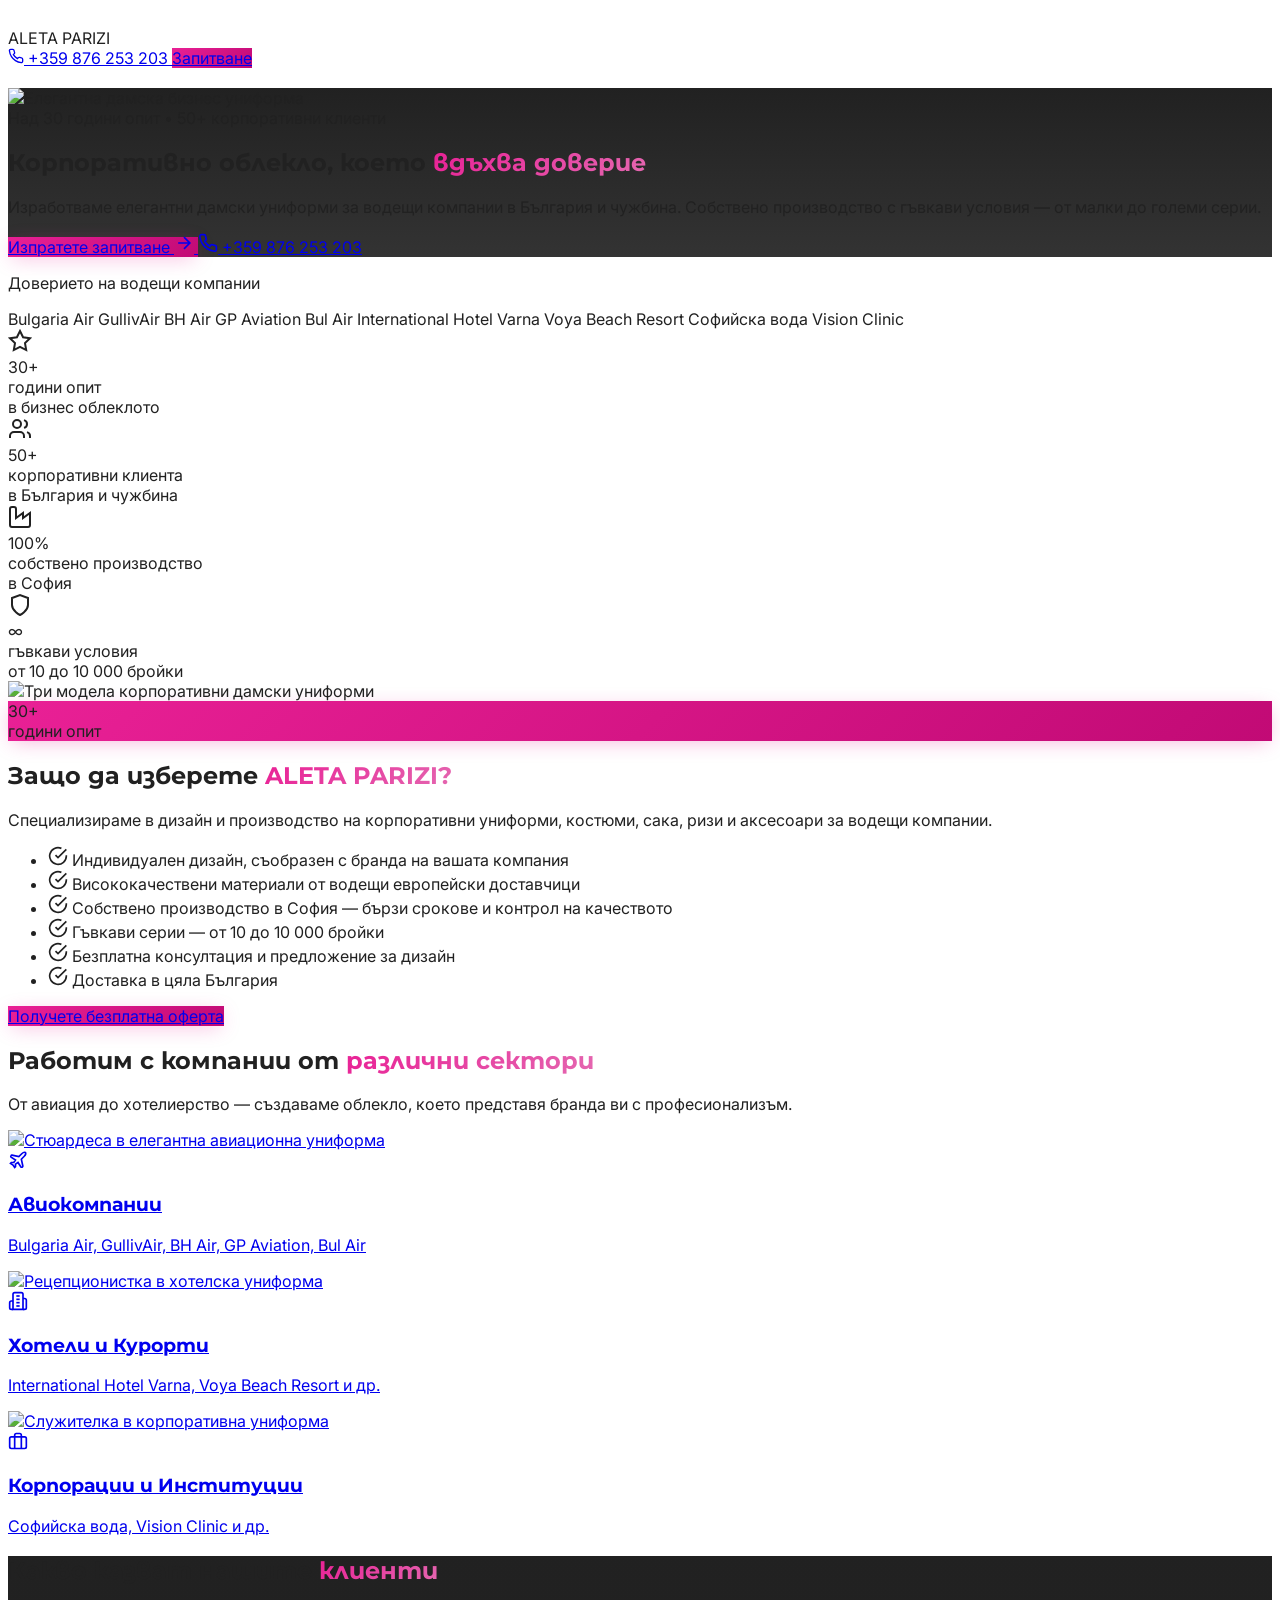
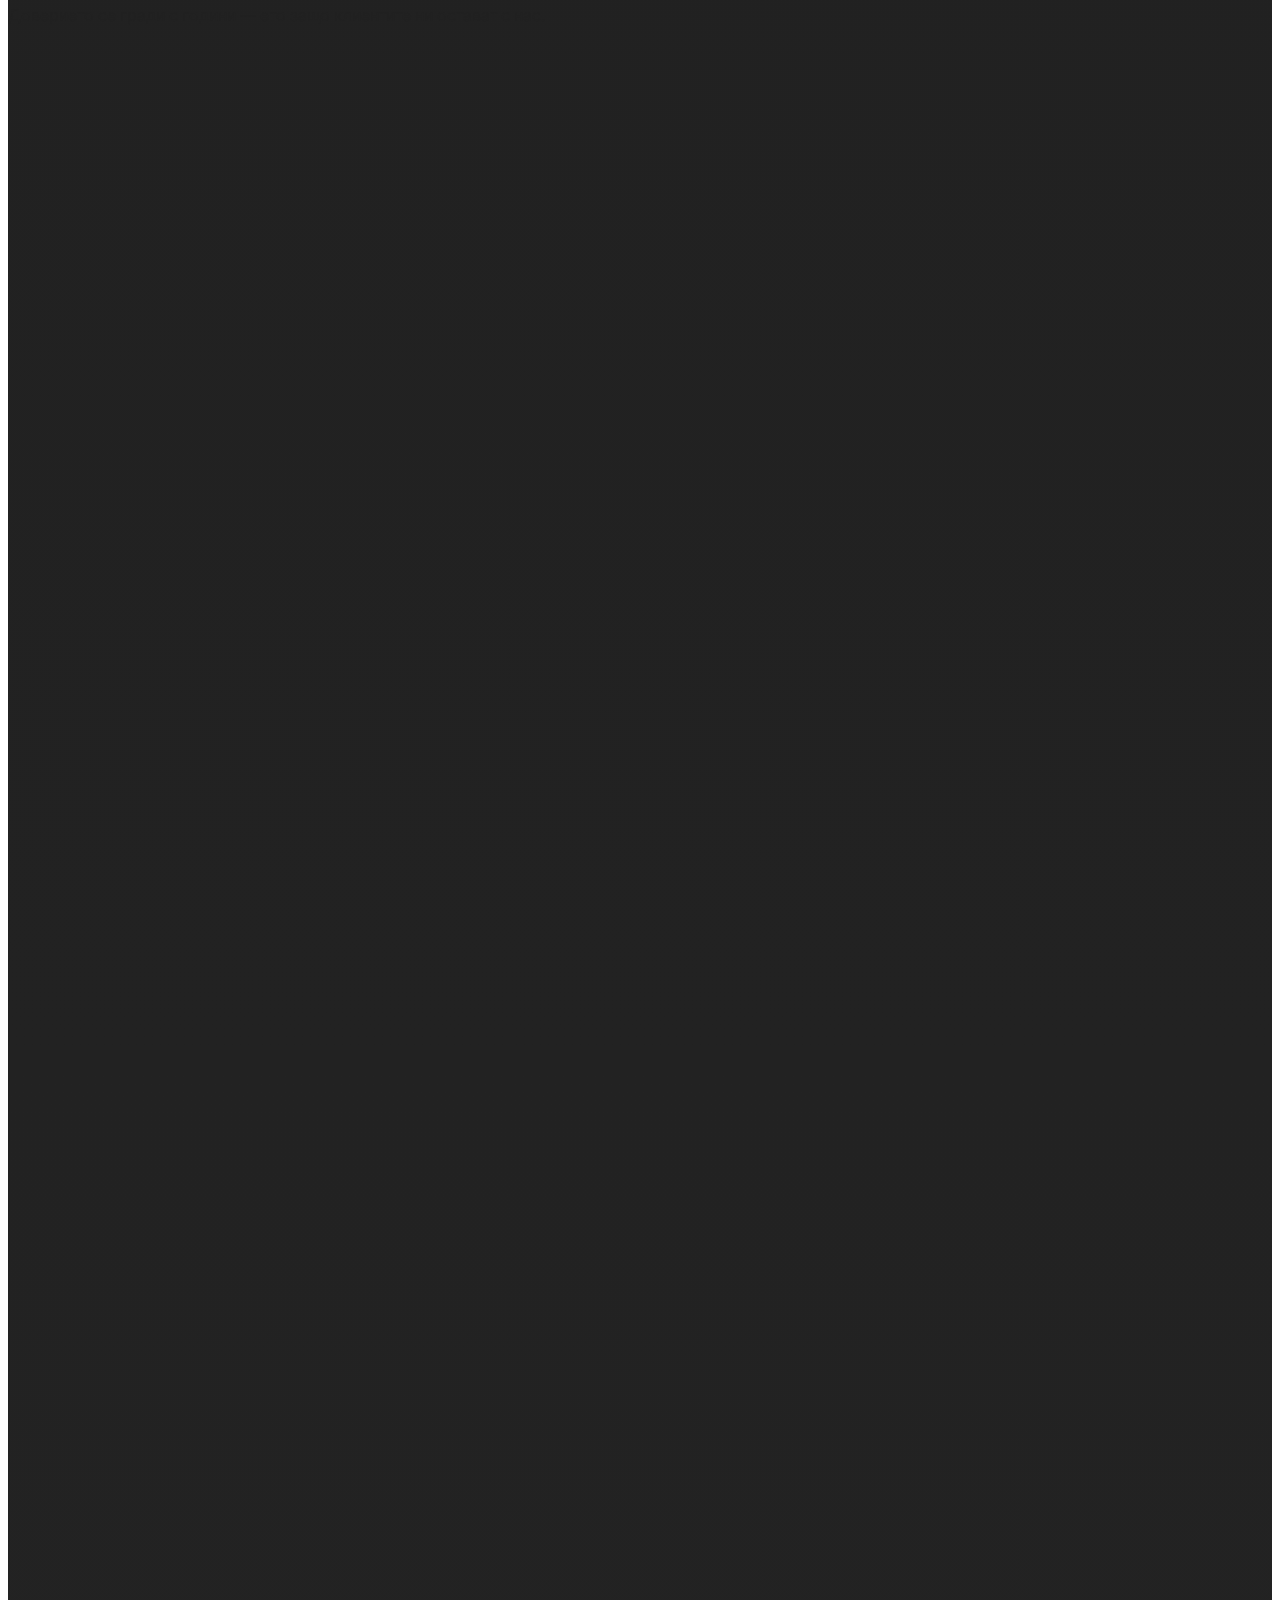
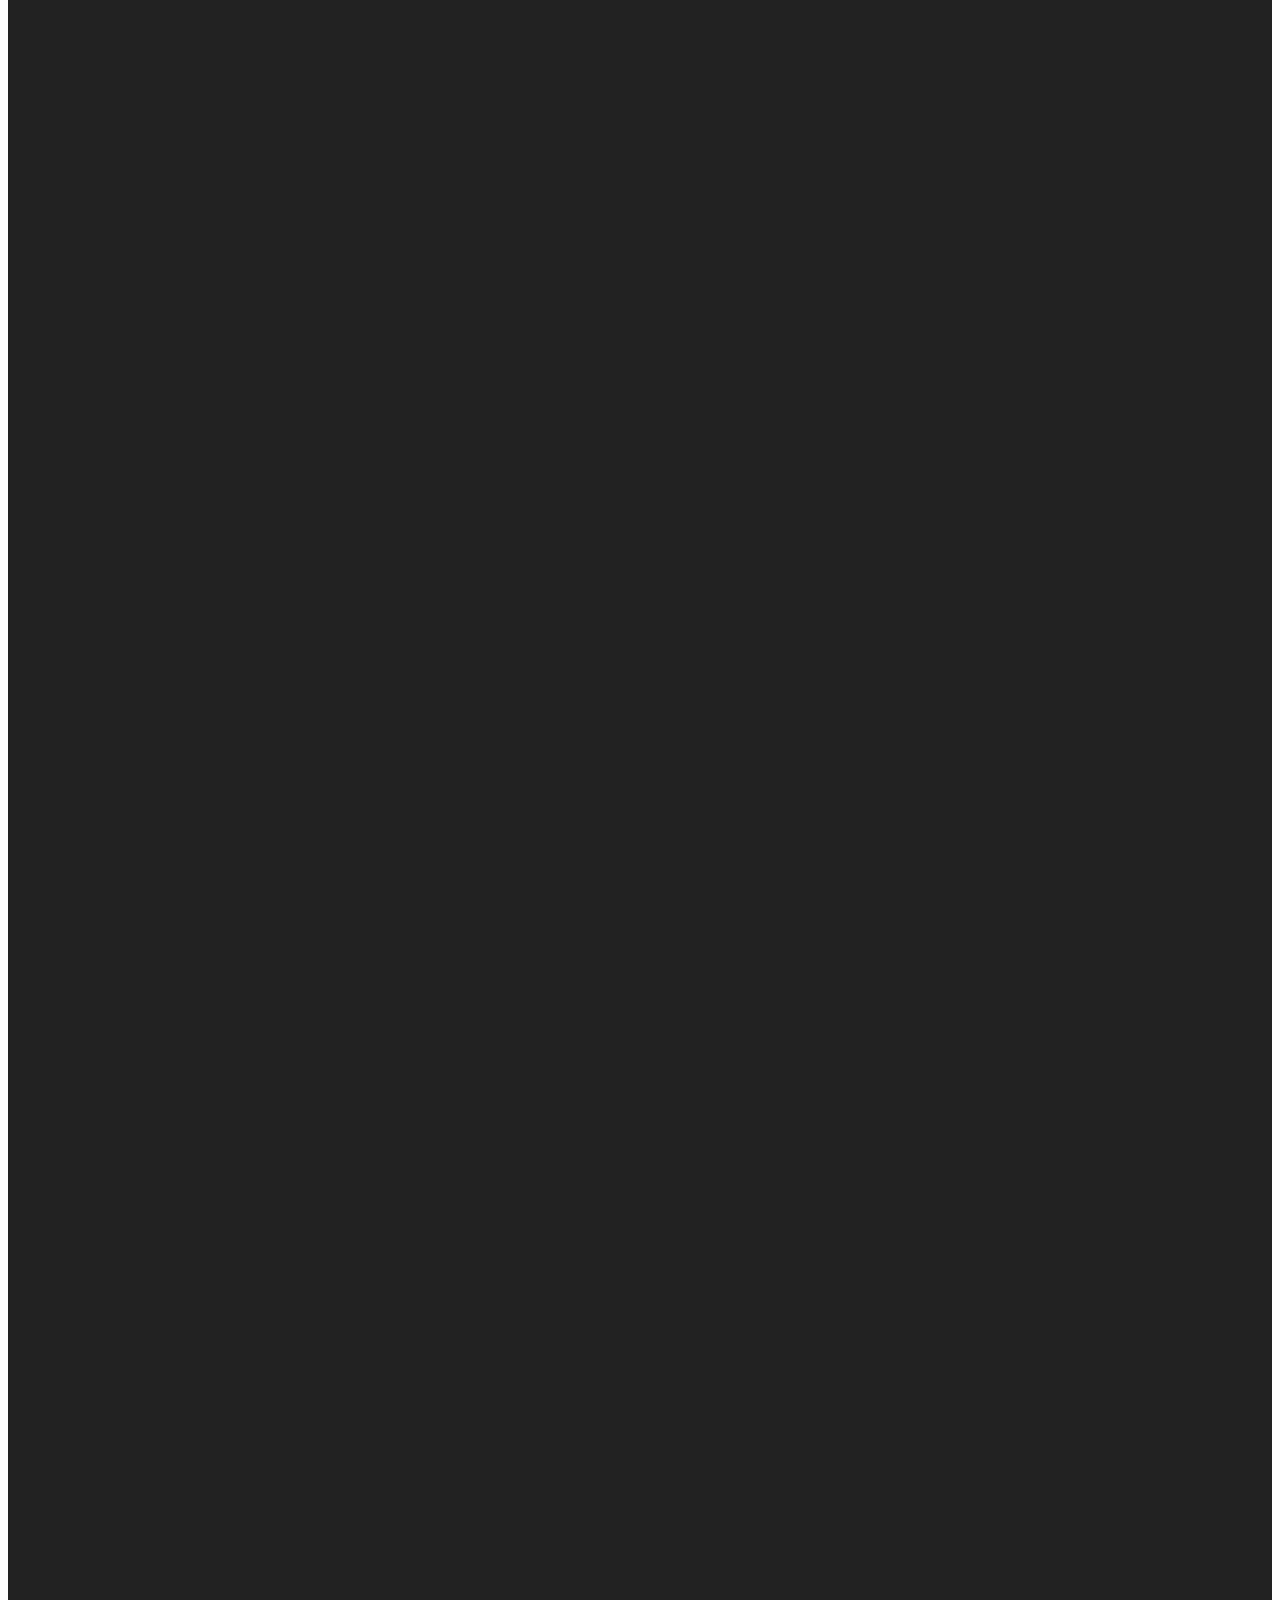
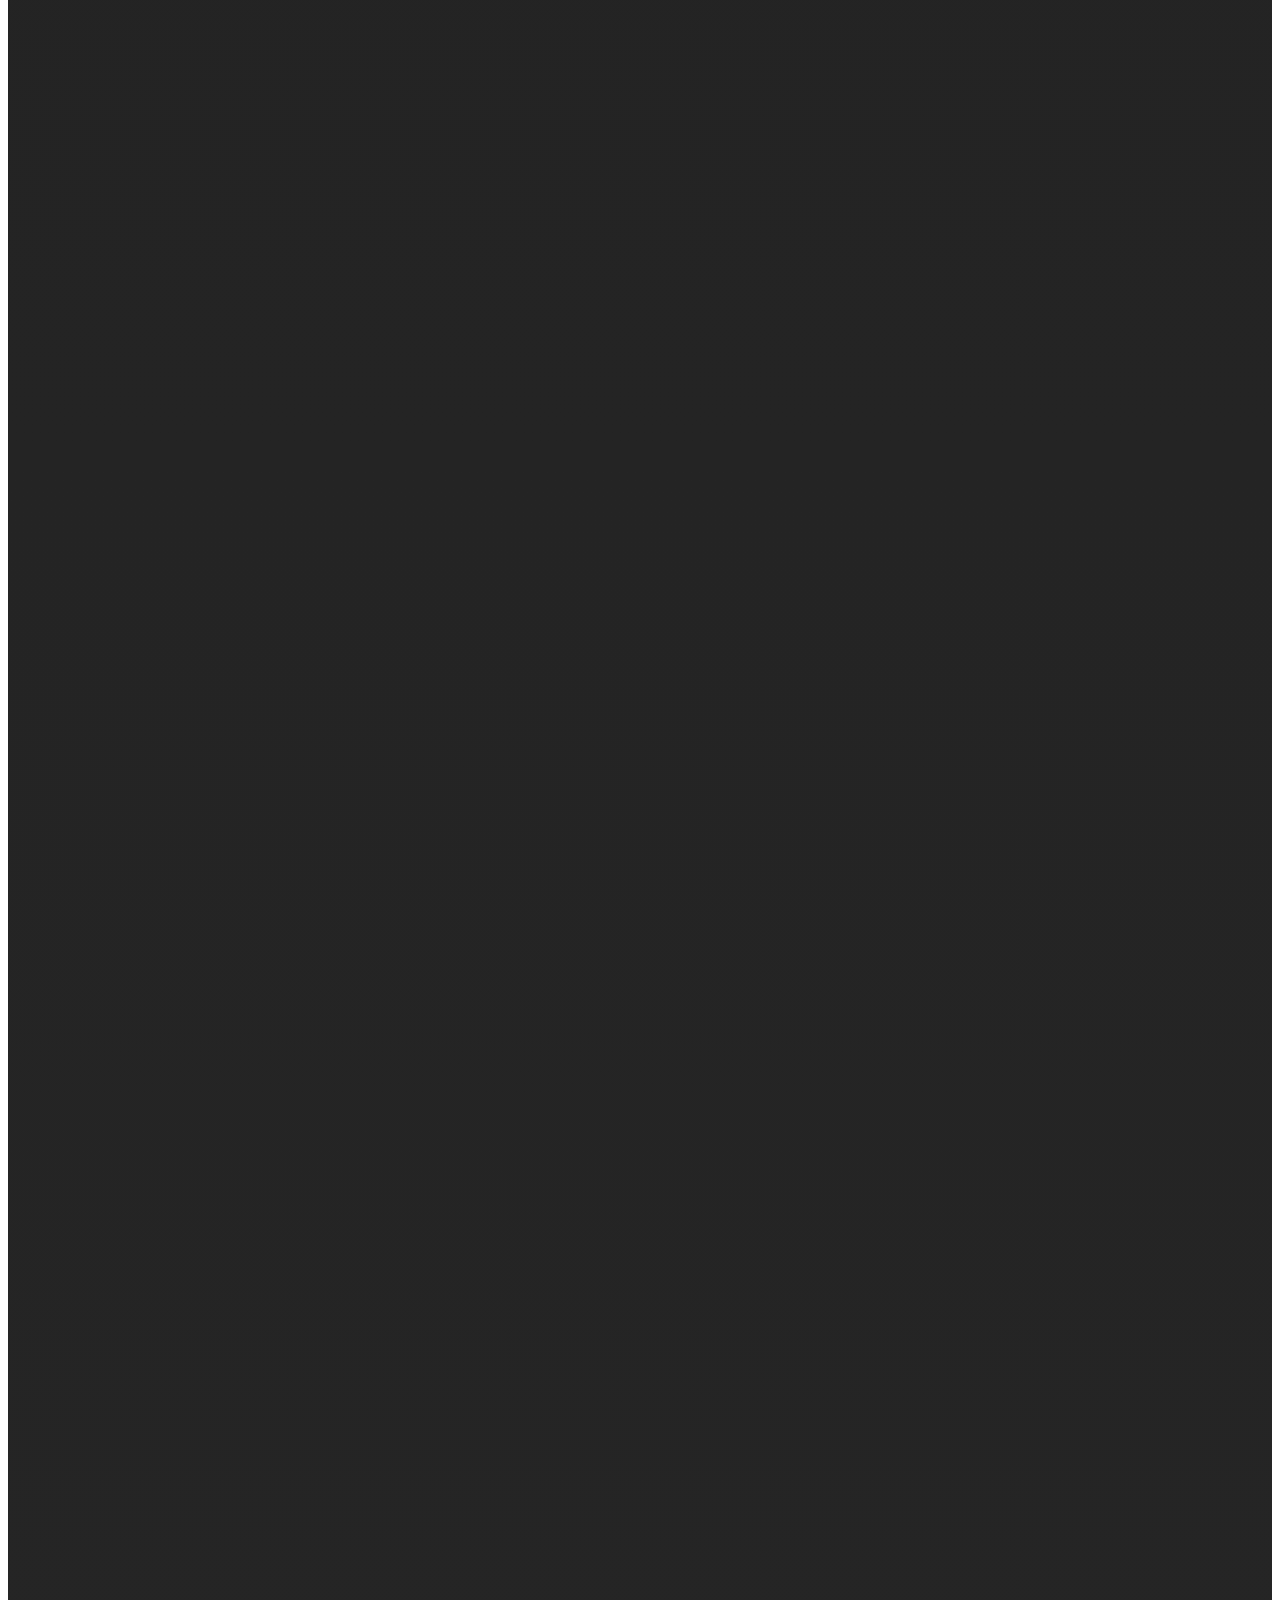
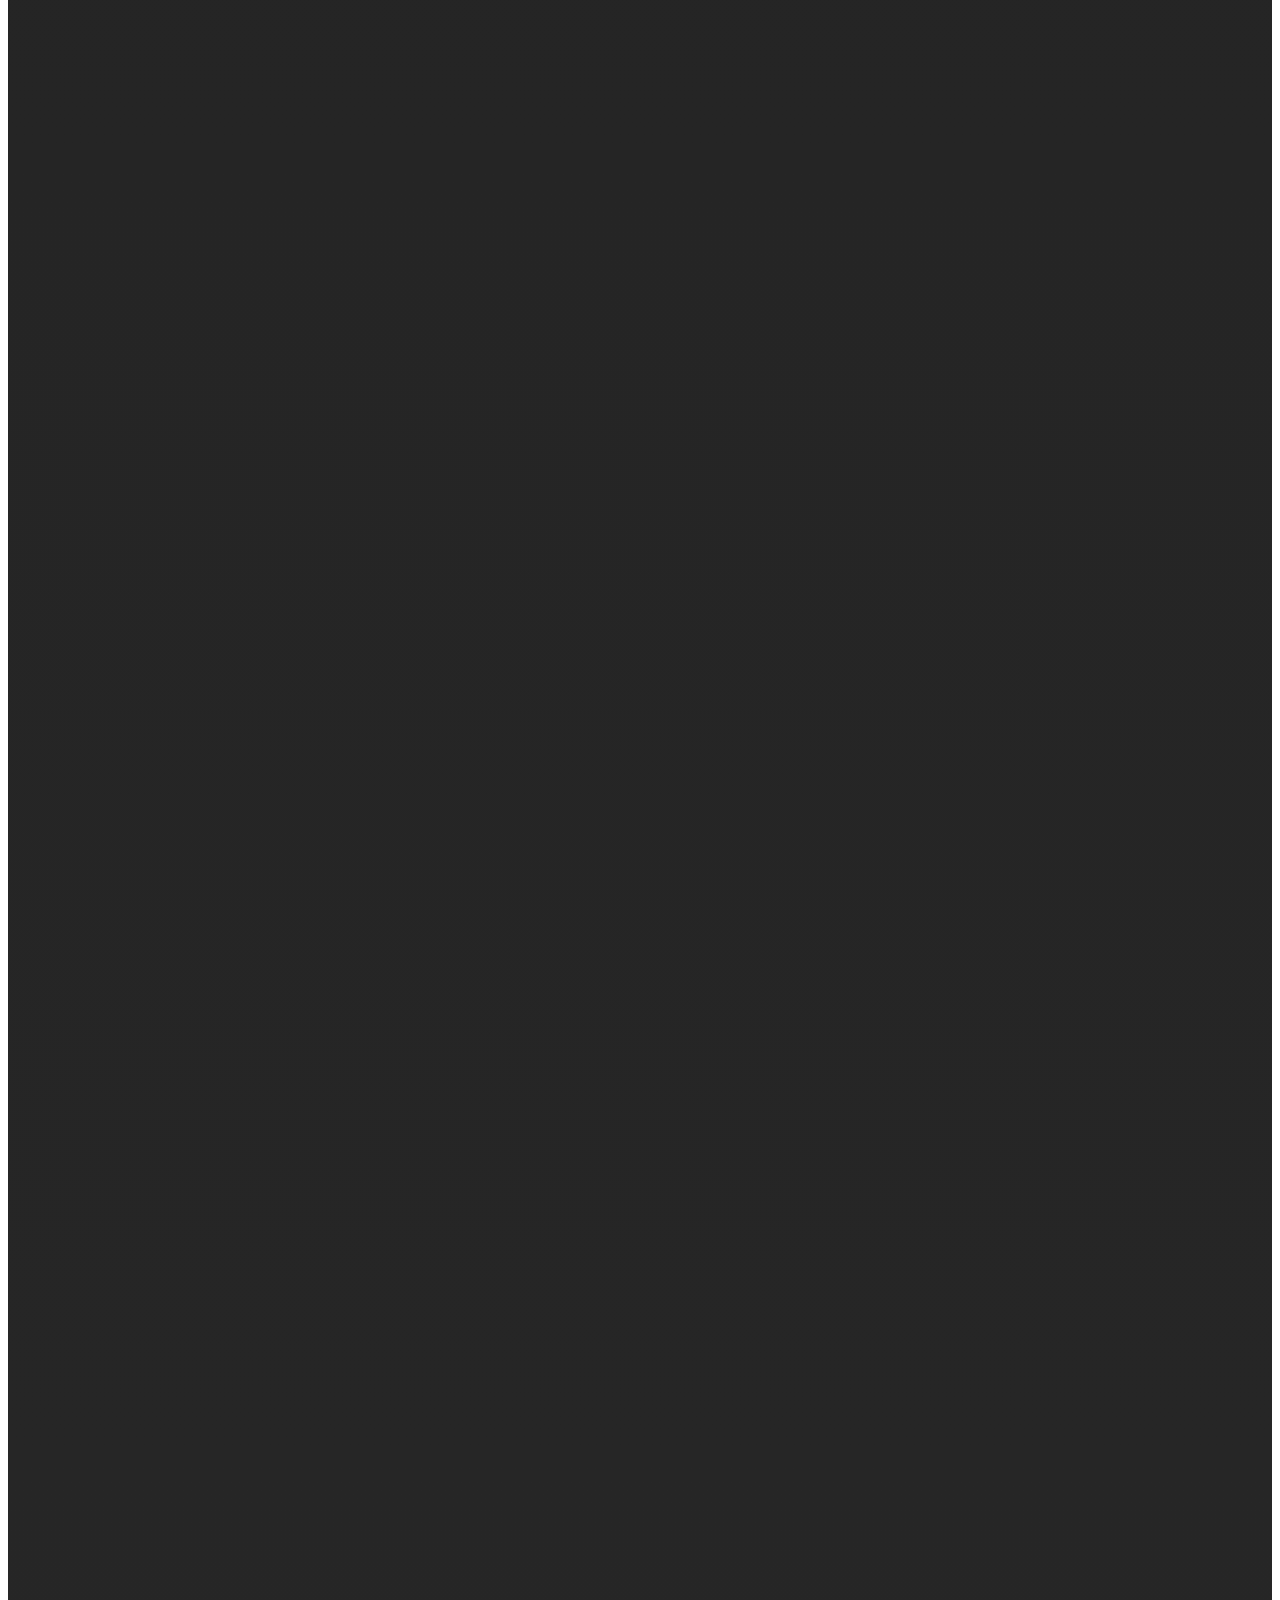
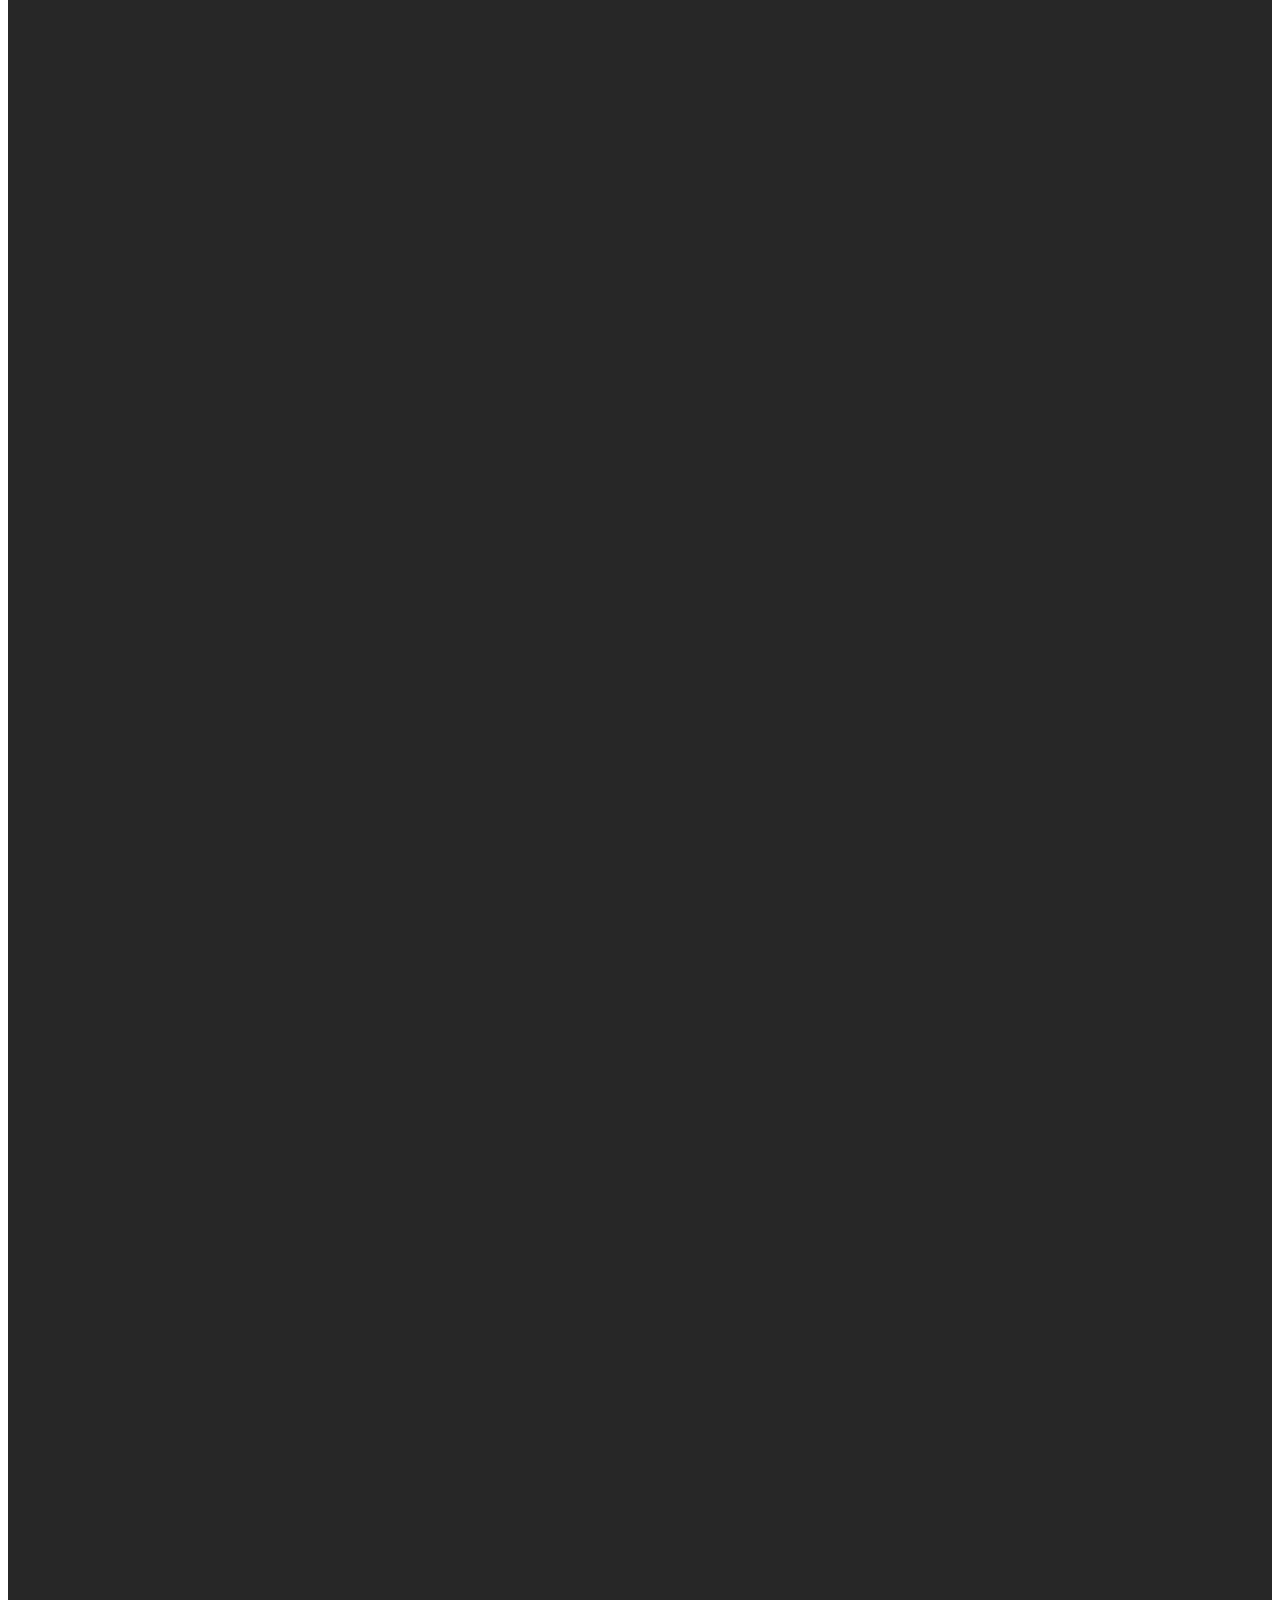
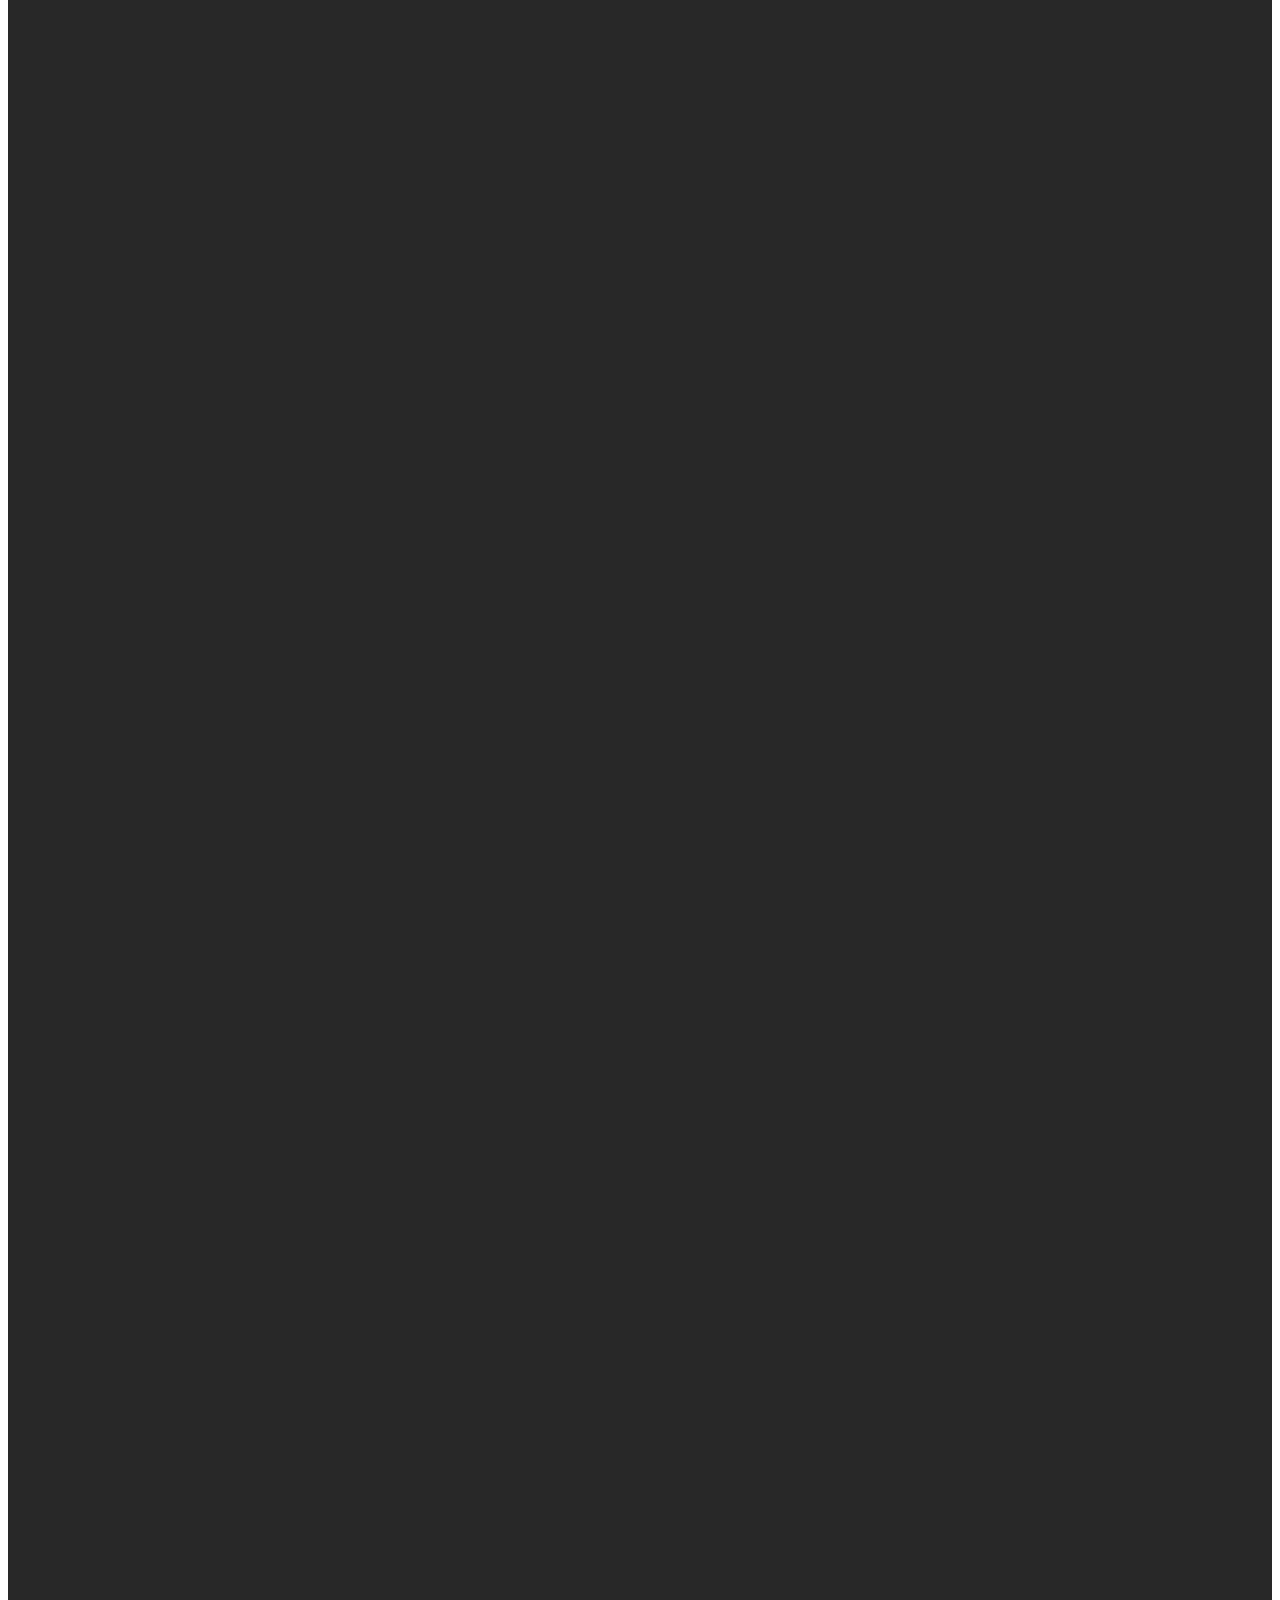
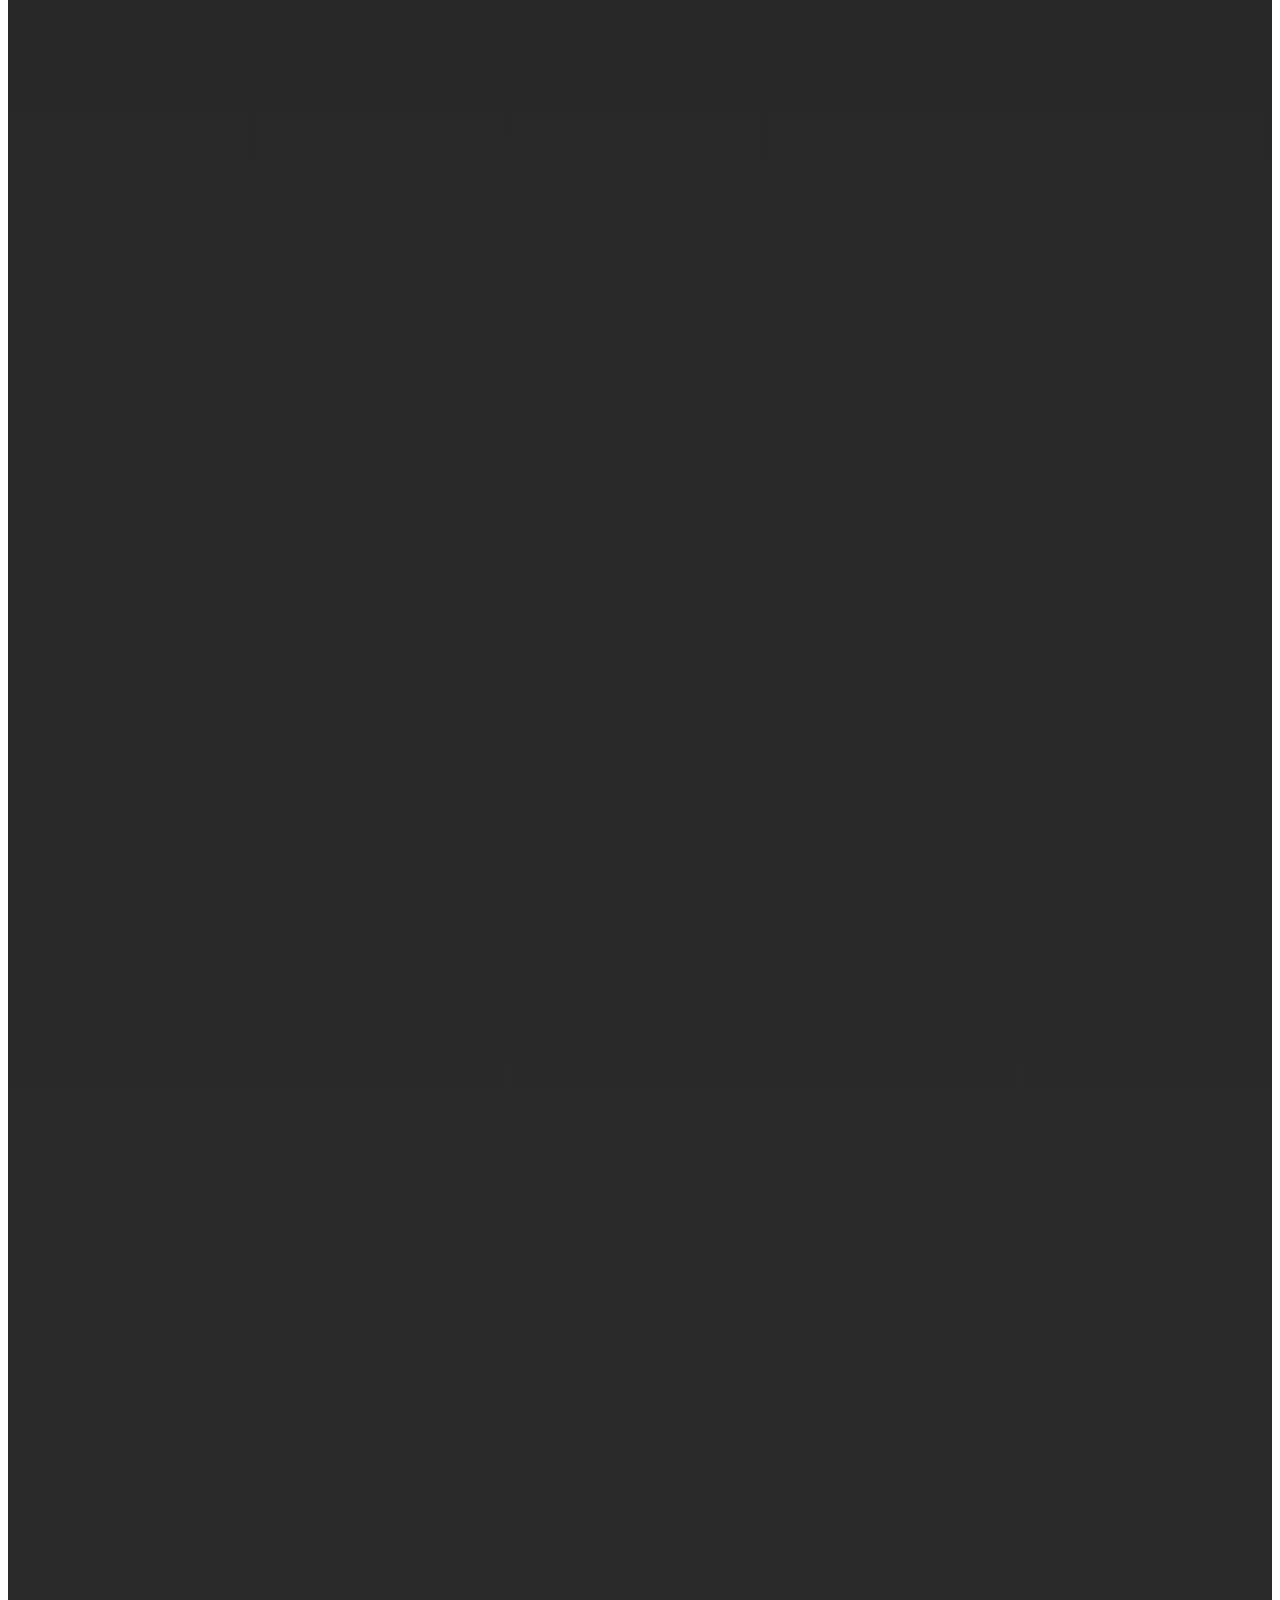
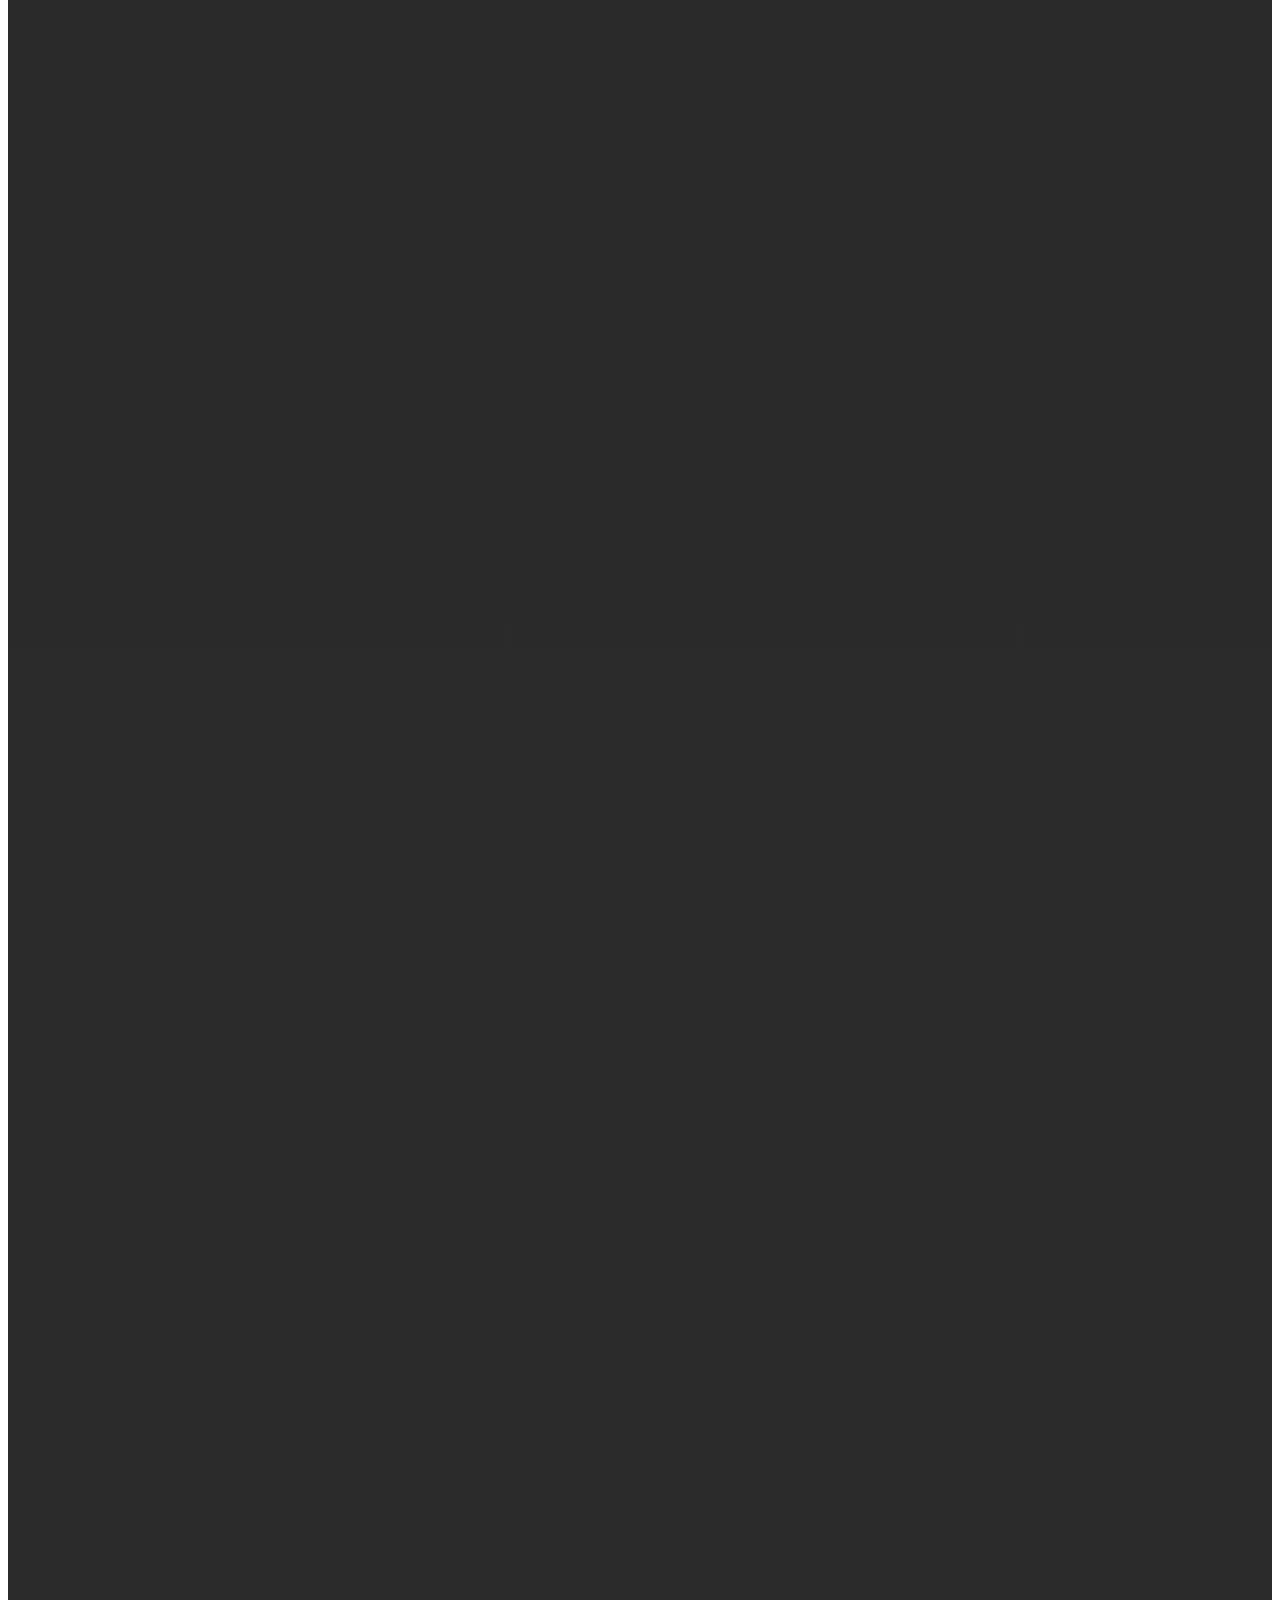
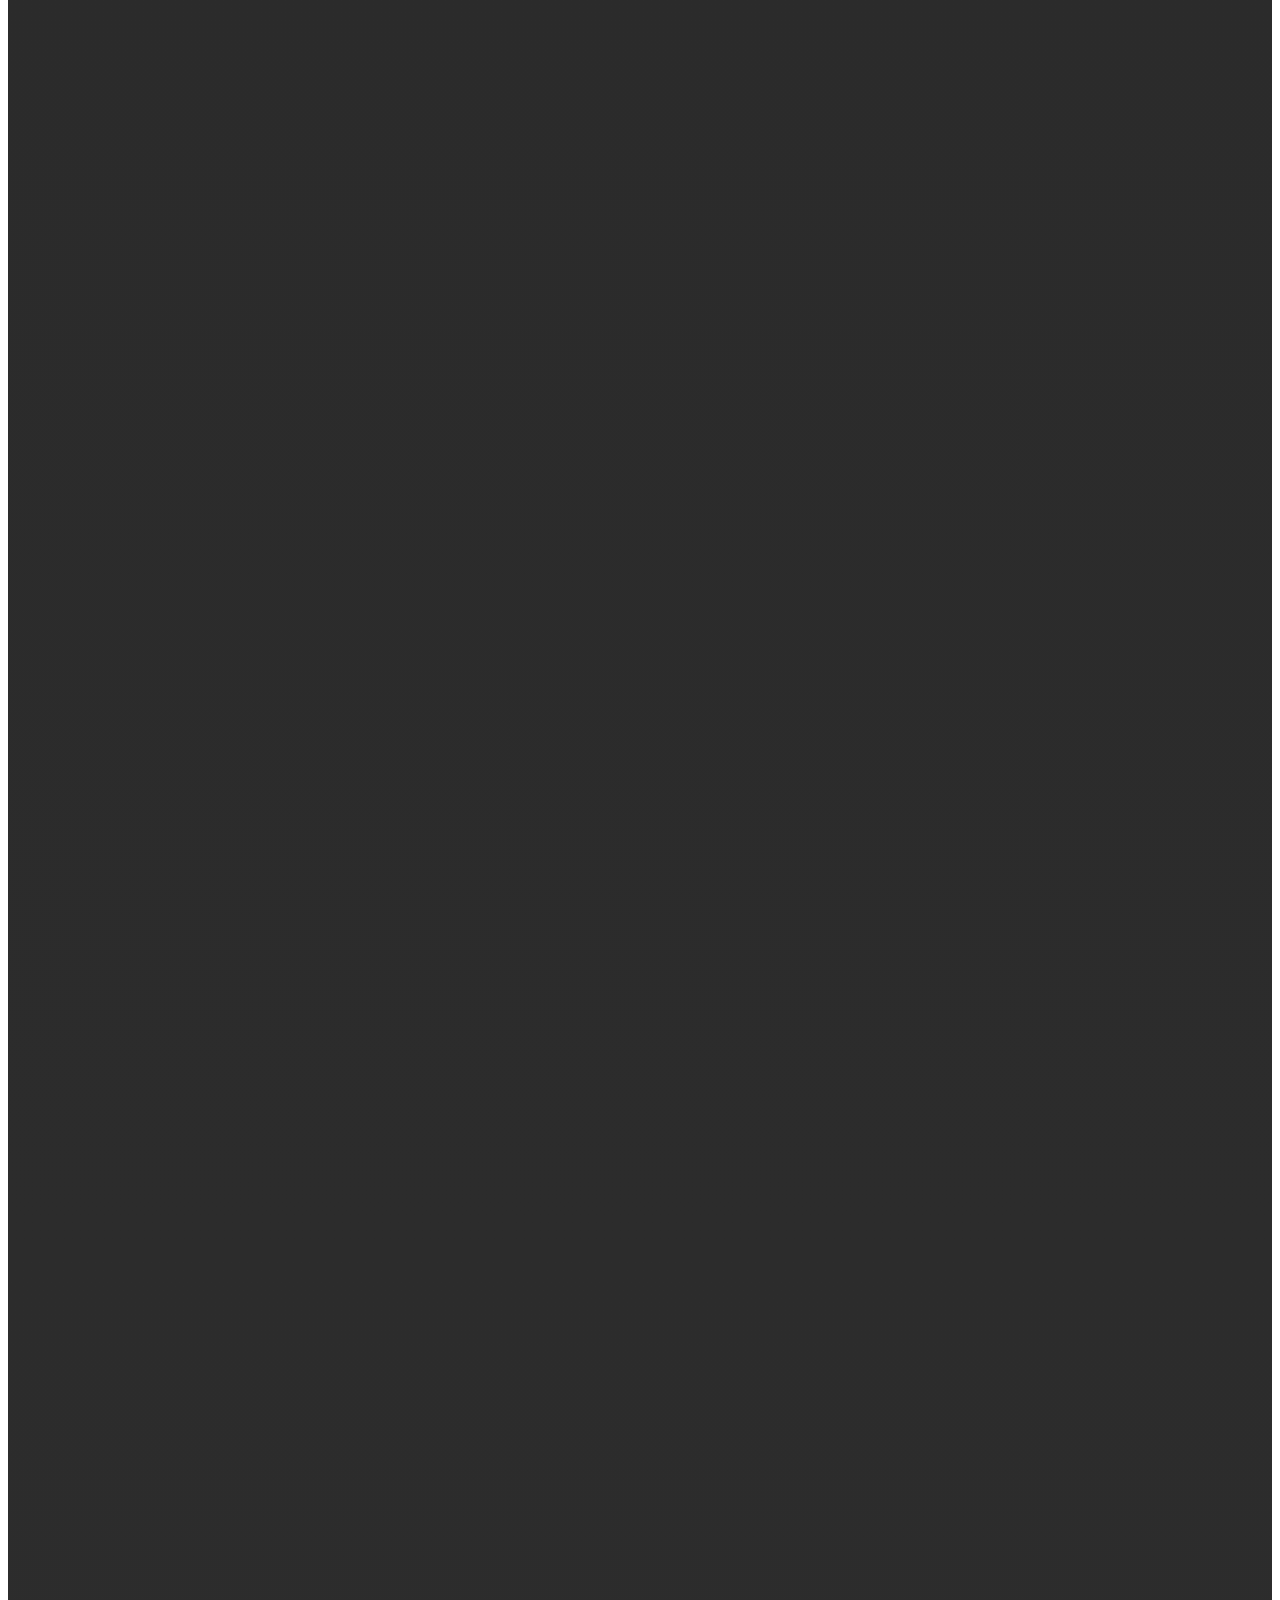
==== public/wordpress-export.html @ ab019ccc "WordPress export created Added a standalone WordPress-ready HTML export at public/wordpress-export.h" ====
<!DOCTYPE html>
<html lang="bg">
<head>
<meta charset="UTF-8">
<meta name="viewport" content="width=device-width, initial-scale=1.0">
<title>ALETA PARIZI — Корпоративно облекло</title>
<meta name="description" content="Елегантни дамски корпоративни униформи от ALETA PARIZI. Над 30 години опит, собствено производство в София. Безплатна консултация.">

<!-- Fonts -->
<link rel="preconnect" href="https://fonts.googleapis.com">
<link rel="preconnect" href="https://fonts.gstatic.com" crossorigin>
<link href="https://fonts.googleapis.com/css2?family=Montserrat:wght@400;500;600;700;800;900&family=Inter:wght@300;400;500;600;700&display=swap" rel="stylesheet">

<!-- Tailwind CDN -->
<script src="https://cdn.tailwindcss.com"></script>
<script>
tailwind.config = {
  theme: {
    extend: {
      colors: {
        background: 'hsl(0 0% 100%)',
        foreground: 'hsl(0 0% 13%)',
        card: 'hsl(0 0% 98%)',
        'card-foreground': 'hsl(0 0% 13%)',
        primary: 'hsl(325 82% 52%)',
        'primary-foreground': 'hsl(0 0% 100%)',
        secondary: 'hsl(0 0% 95%)',
        'secondary-foreground': 'hsl(0 0% 13%)',
        muted: 'hsl(0 0% 90%)',
        'muted-foreground': 'hsl(0 0% 45%)',
        border: 'hsl(0 0% 88%)',
        input: 'hsl(0 0% 88%)',
        ring: 'hsl(325 82% 52%)',
      },
      fontFamily: {
        display: ['Montserrat', 'sans-serif'],
        body: ['Inter', 'system-ui', 'sans-serif'],
      },
    }
  }
}
</script>

<style>
  /* === CUSTOM UTILITIES === */
  .text-gradient-brand {
    background: linear-gradient(135deg, hsl(325 82% 52%), hsl(325 70% 65%));
    -webkit-background-clip: text;
    -webkit-text-fill-color: transparent;
    background-clip: text;
  }
  .bg-dark-gradient {
    background: linear-gradient(180deg, hsl(0 0% 13%) 0%, hsl(0 0% 20%) 100%);
  }
  .bg-brand-gradient {
    background: linear-gradient(135deg, hsl(325 82% 52%) 0%, hsl(325 90% 40%) 100%);
  }
  .shadow-brand {
    box-shadow: 0 4px 20px -4px hsl(325 82% 52% / 0.35);
  }
  .shadow-elegant {
    box-shadow: 0 20px 60px -15px hsl(0 0% 0% / 0.1);
  }

  body {
    font-family: 'Inter', system-ui, sans-serif;
    color: hsl(0 0% 13%);
    background: hsl(0 0% 100%);
  }
  h1, h2, h3, h4, h5, h6 {
    font-family: 'Montserrat', sans-serif;
  }

  /* === SCROLL REVEAL === */
  .reveal {
    opacity: 0;
    transition: opacity 0.7s ease-out, transform 0.7s ease-out;
  }
  .reveal.is-visible {
    opacity: 1;
    transform: none !important;
  }
  .reveal-up { transform: translateY(30px); }
  .reveal-left { transform: translateX(-40px); }
  .reveal-right { transform: translateX(40px); }
  .reveal-delay-1 { transition-delay: 0.1s; }
  .reveal-delay-2 { transition-delay: 0.2s; }
  .reveal-delay-3 { transition-delay: 0.3s; }

  .reveal-hero {
    opacity: 0;
    transform: translateY(20px);
    animation: heroReveal 0.7s ease-out forwards;
  }
  .reveal-hero-delay-1 { animation-delay: 0.2s; }
  .reveal-hero-delay-2 { animation-delay: 0.3s; }
  .reveal-hero-delay-3 { animation-delay: 0.5s; }
  .reveal-hero-delay-4 { animation-delay: 0.7s; }
  @keyframes heroReveal {
    to { opacity: 1; transform: translateY(0); }
  }

  .sticky-cta-enter {
    transform: translateY(100%);
    opacity: 0;
    transition: transform 0.4s ease-out, opacity 0.3s ease-out;
  }
  .sticky-cta-enter.is-visible {
    transform: translateY(0);
    opacity: 1;
  }

  /* === SVG icon sizing === */
  .icon-sm { width: 1rem; height: 1rem; }
  .icon-md { width: 1.25rem; height: 1.25rem; }
  .icon-lg { width: 1.5rem; height: 1.5rem; }
  .icon-xl { width: 2rem; height: 2rem; }
</style>
</head>
<body>

<!-- ============ HEADER ============ -->
<header id="site-header" class="fixed top-0 left-0 right-0 z-50 transition-all duration-300 bg-transparent py-5">
  <div class="container mx-auto px-6 flex items-center justify-between">
    <div class="text-xl md:text-2xl font-bold text-foreground tracking-wider font-display">ALETA PARIZI</div>
    <div class="flex items-center gap-4">
      <a href="tel:+359876253203" class="hidden sm:flex items-center gap-2 text-sm font-body text-muted-foreground hover:text-foreground transition-colors">
        <svg class="icon-sm" fill="none" stroke="currentColor" stroke-width="2" viewBox="0 0 24 24"><path d="M22 16.92v3a2 2 0 0 1-2.18 2 19.79 19.79 0 0 1-8.63-3.07 19.5 19.5 0 0 1-6-6 19.79 19.79 0 0 1-3.07-8.67A2 2 0 0 1 4.11 2h3a2 2 0 0 1 2 1.72c.127.96.361 1.903.7 2.81a2 2 0 0 1-.45 2.11L8.09 9.91a16 16 0 0 0 6 6l1.27-1.27a2 2 0 0 1 2.11-.45c.907.339 1.85.573 2.81.7A2 2 0 0 1 22 16.92z"/></svg>
        +359 876 253 203
      </a>
      <a href="#contact-form" class="bg-brand-gradient px-5 py-2.5 rounded-lg font-body text-sm font-semibold text-white hover:brightness-110 transition-all">Запитване</a>
    </div>
  </div>
</header>

<!-- ============ HERO ============ -->
<section class="relative min-h-screen bg-dark-gradient overflow-hidden">
  <div class="absolute inset-0">
    <!-- ЗАМЕНЕТЕ src с пътя до вашето изображение -->
    <img src="/wp-content/uploads/hero-business.jpg" alt="Елегантна дамска бизнес униформа" class="w-full h-full object-cover opacity-25" loading="eager">
    <div class="absolute inset-0" style="background:linear-gradient(to right, hsl(0 0% 13%), hsl(0 0% 13% / 0.9), hsl(0 0% 13% / 0.6))"></div>
  </div>
  <div class="relative z-10 container mx-auto px-6 pt-32 pb-20 min-h-screen flex flex-col justify-center">
    <div class="max-w-3xl">
      <div class="reveal-hero reveal-hero-delay-1 inline-flex items-center gap-2 rounded-full border border-pink-500/30 bg-pink-500/10 px-4 py-2 mb-8">
        <span class="h-2 w-2 rounded-full bg-primary animate-pulse"></span>
        <span class="text-sm font-body text-white/80 tracking-wide">Над 30 години опит • 50+ корпоративни клиенти</span>
      </div>
      <h1 class="reveal-hero reveal-hero-delay-2 text-4xl md:text-6xl lg:text-7xl font-display font-bold text-white leading-tight mb-6">
        Корпоративно облекло, което <span class="text-gradient-brand">вдъхва доверие</span>
      </h1>
      <p class="reveal-hero reveal-hero-delay-3 text-lg md:text-xl text-white/70 font-body font-light max-w-xl mb-10 leading-relaxed">
        Изработваме елегантни дамски униформи за водещи компании в България и чужбина. Собствено производство с гъвкави условия — от малки до големи серии.
      </p>
      <div class="reveal-hero reveal-hero-delay-4 flex flex-col sm:flex-row gap-4">
        <a href="#contact-form" class="group inline-flex items-center justify-center gap-3 bg-brand-gradient px-8 py-4 rounded-lg font-body font-semibold text-white shadow-brand hover:brightness-110 transition-all duration-300">
          Изпратете запитване
          <svg class="icon-md group-hover:translate-x-1 transition-transform" fill="none" stroke="currentColor" stroke-width="2" viewBox="0 0 24 24"><path d="M5 12h14M12 5l7 7-7 7"/></svg>
        </a>
        <a href="tel:+359876253203" class="inline-flex items-center justify-center gap-3 border border-white/30 px-8 py-4 rounded-lg font-body font-medium text-white hover:bg-white/10 transition-all duration-300">
          <svg class="icon-md" fill="none" stroke="currentColor" stroke-width="2" viewBox="0 0 24 24"><path d="M22 16.92v3a2 2 0 0 1-2.18 2 19.79 19.79 0 0 1-8.63-3.07 19.5 19.5 0 0 1-6-6 19.79 19.79 0 0 1-3.07-8.67A2 2 0 0 1 4.11 2h3a2 2 0 0 1 2 1.72c.127.96.361 1.903.7 2.81a2 2 0 0 1-.45 2.11L8.09 9.91a16 16 0 0 0 6 6l1.27-1.27a2 2 0 0 1 2.11-.45c.907.339 1.85.573 2.81.7A2 2 0 0 1 22 16.92z"/></svg>
          +359 876 253 203
        </a>
      </div>
    </div>
  </div>
  <div class="absolute bottom-0 left-0 right-0 h-32" style="background:linear-gradient(to top, hsl(0 0% 100%), transparent)"></div>
</section>

<!-- ============ TRUST BAR ============ -->
<section class="py-12 bg-card border-y border-border">
  <div class="container mx-auto px-6">
    <div class="reveal reveal-up">
      <p class="text-center text-sm font-body text-muted-foreground uppercase tracking-[0.2em] mb-8">Доверието на водещи компании</p>
      <div class="flex flex-wrap items-center justify-center gap-x-10 gap-y-4">
        <span class="text-sm md:text-base font-display font-semibold text-muted-foreground/70 hover:text-foreground transition-colors whitespace-nowrap">Bulgaria Air</span>
        <span class="text-sm md:text-base font-display font-semibold text-muted-foreground/70 hover:text-foreground transition-colors whitespace-nowrap">GullivAir</span>
        <span class="text-sm md:text-base font-display font-semibold text-muted-foreground/70 hover:text-foreground transition-colors whitespace-nowrap">BH Air</span>
        <span class="text-sm md:text-base font-display font-semibold text-muted-foreground/70 hover:text-foreground transition-colors whitespace-nowrap">GP Aviation</span>
        <span class="text-sm md:text-base font-display font-semibold text-muted-foreground/70 hover:text-foreground transition-colors whitespace-nowrap">Bul Air</span>
        <span class="text-sm md:text-base font-display font-semibold text-muted-foreground/70 hover:text-foreground transition-colors whitespace-nowrap">International Hotel Varna</span>
        <span class="text-sm md:text-base font-display font-semibold text-muted-foreground/70 hover:text-foreground transition-colors whitespace-nowrap">Voya Beach Resort</span>
        <span class="text-sm md:text-base font-display font-semibold text-muted-foreground/70 hover:text-foreground transition-colors whitespace-nowrap">Софийска вода</span>
        <span class="text-sm md:text-base font-display font-semibold text-muted-foreground/70 hover:text-foreground transition-colors whitespace-nowrap">Vision Clinic</span>
      </div>
    </div>
  </div>
</section>

<!-- ============ STATS ============ -->
<section class="py-20 bg-background">
  <div class="container mx-auto px-6">
    <div class="reveal reveal-up grid grid-cols-2 lg:grid-cols-4 gap-8">
      <div class="text-center group">
        <div class="inline-flex items-center justify-center w-14 h-14 rounded-full bg-pink-500/10 mb-4 group-hover:bg-pink-500/20 transition-colors">
          <svg class="icon-lg text-primary" fill="none" stroke="currentColor" stroke-width="2" viewBox="0 0 24 24"><path d="M12 2l3.09 6.26L22 9.27l-5 4.87 1.18 6.88L12 17.77l-6.18 3.25L7 14.14 2 9.27l6.91-1.01L12 2z"/></svg>
        </div>
        <div class="text-3xl md:text-4xl font-display font-bold text-foreground mb-1">30+</div>
        <div class="text-sm font-body font-semibold text-foreground uppercase tracking-wide">години опит</div>
        <div class="text-xs font-body text-muted-foreground mt-1">в бизнес облеклото</div>
      </div>
      <div class="text-center group">
        <div class="inline-flex items-center justify-center w-14 h-14 rounded-full bg-pink-500/10 mb-4 group-hover:bg-pink-500/20 transition-colors">
          <svg class="icon-lg text-primary" fill="none" stroke="currentColor" stroke-width="2" viewBox="0 0 24 24"><path d="M16 21v-2a4 4 0 0 0-4-4H6a4 4 0 0 0-4 4v2"/><circle cx="9" cy="7" r="4"/><path d="M22 21v-2a4 4 0 0 0-3-3.87"/><path d="M16 3.13a4 4 0 0 1 0 7.75"/></svg>
        </div>
        <div class="text-3xl md:text-4xl font-display font-bold text-foreground mb-1">50+</div>
        <div class="text-sm font-body font-semibold text-foreground uppercase tracking-wide">корпоративни клиента</div>
        <div class="text-xs font-body text-muted-foreground mt-1">в България и чужбина</div>
      </div>
      <div class="text-center group">
        <div class="inline-flex items-center justify-center w-14 h-14 rounded-full bg-pink-500/10 mb-4 group-hover:bg-pink-500/20 transition-colors">
          <svg class="icon-lg text-primary" fill="none" stroke="currentColor" stroke-width="2" viewBox="0 0 24 24"><path d="M2 20a2 2 0 0 0 2 2h16a2 2 0 0 0 2-2V8l-7 5V8l-7 5V4a2 2 0 0 0-2-2H4a2 2 0 0 0-2 2Z"/></svg>
        </div>
        <div class="text-3xl md:text-4xl font-display font-bold text-foreground mb-1">100%</div>
        <div class="text-sm font-body font-semibold text-foreground uppercase tracking-wide">собствено производство</div>
        <div class="text-xs font-body text-muted-foreground mt-1">в София</div>
      </div>
      <div class="text-center group">
        <div class="inline-flex items-center justify-center w-14 h-14 rounded-full bg-pink-500/10 mb-4 group-hover:bg-pink-500/20 transition-colors">
          <svg class="icon-lg text-primary" fill="none" stroke="currentColor" stroke-width="2" viewBox="0 0 24 24"><path d="M12 22s8-4 8-10V5l-8-3-8 3v7c0 6 8 10 8 10z"/></svg>
        </div>
        <div class="text-3xl md:text-4xl font-display font-bold text-foreground mb-1">∞</div>
        <div class="text-sm font-body font-semibold text-foreground uppercase tracking-wide">гъвкави условия</div>
        <div class="text-xs font-body text-muted-foreground mt-1">от 10 до 10 000 бройки</div>
      </div>
    </div>
  </div>
</section>

<!-- ============ WHY US ============ -->
<section class="py-24 bg-card">
  <div class="container mx-auto px-6">
    <div class="grid lg:grid-cols-2 gap-16 items-center">
      <div class="reveal reveal-left relative">
        <div class="rounded-2xl overflow-hidden shadow-elegant">
          <!-- ЗАМЕНЕТЕ src с пътя до вашето изображение -->
          <img src="/wp-content/uploads/products-showcase.webp" alt="Три модела корпоративни дамски униформи" class="w-full h-auto" loading="lazy">
        </div>
        <div class="absolute -bottom-6 -right-6 bg-brand-gradient rounded-xl p-5 shadow-brand">
          <div class="text-2xl font-display font-bold text-white">30+</div>
          <div class="text-xs font-body text-white/80">години опит</div>
        </div>
      </div>
      <div class="reveal reveal-right">
        <h2 class="text-3xl md:text-4xl font-display font-bold text-foreground mb-4">
          Защо да изберете <span class="text-gradient-brand">ALETA PARIZI?</span>
        </h2>
        <p class="text-muted-foreground font-body mb-8 leading-relaxed">
          Специализираме в дизайн и производство на корпоративни униформи, костюми, сака, ризи и аксесоари за водещи компании.
        </p>
        <ul class="space-y-4 mb-10">
          <li class="flex items-start gap-3">
            <svg class="icon-md text-primary flex-shrink-0 mt-0.5" fill="none" stroke="currentColor" stroke-width="2" viewBox="0 0 24 24"><path d="M22 11.08V12a10 10 0 1 1-5.93-9.14"/><polyline points="22 4 12 14.01 9 11.01"/></svg>
            <span class="font-body text-foreground">Индивидуален дизайн, съобразен с бранда на вашата компания</span>
          </li>
          <li class="flex items-start gap-3">
            <svg class="icon-md text-primary flex-shrink-0 mt-0.5" fill="none" stroke="currentColor" stroke-width="2" viewBox="0 0 24 24"><path d="M22 11.08V12a10 10 0 1 1-5.93-9.14"/><polyline points="22 4 12 14.01 9 11.01"/></svg>
            <span class="font-body text-foreground">Висококачествени материали от водещи европейски доставчици</span>
          </li>
          <li class="flex items-start gap-3">
            <svg class="icon-md text-primary flex-shrink-0 mt-0.5" fill="none" stroke="currentColor" stroke-width="2" viewBox="0 0 24 24"><path d="M22 11.08V12a10 10 0 1 1-5.93-9.14"/><polyline points="22 4 12 14.01 9 11.01"/></svg>
            <span class="font-body text-foreground">Собствено производство в София — бързи срокове и контрол на качеството</span>
          </li>
          <li class="flex items-start gap-3">
            <svg class="icon-md text-primary flex-shrink-0 mt-0.5" fill="none" stroke="currentColor" stroke-width="2" viewBox="0 0 24 24"><path d="M22 11.08V12a10 10 0 1 1-5.93-9.14"/><polyline points="22 4 12 14.01 9 11.01"/></svg>
            <span class="font-body text-foreground">Гъвкави серии — от 10 до 10 000 бройки</span>
          </li>
          <li class="flex items-start gap-3">
            <svg class="icon-md text-primary flex-shrink-0 mt-0.5" fill="none" stroke="currentColor" stroke-width="2" viewBox="0 0 24 24"><path d="M22 11.08V12a10 10 0 1 1-5.93-9.14"/><polyline points="22 4 12 14.01 9 11.01"/></svg>
            <span class="font-body text-foreground">Безплатна консултация и предложение за дизайн</span>
          </li>
          <li class="flex items-start gap-3">
            <svg class="icon-md text-primary flex-shrink-0 mt-0.5" fill="none" stroke="currentColor" stroke-width="2" viewBox="0 0 24 24"><path d="M22 11.08V12a10 10 0 1 1-5.93-9.14"/><polyline points="22 4 12 14.01 9 11.01"/></svg>
            <span class="font-body text-foreground">Доставка в цяла България</span>
          </li>
        </ul>
        <a href="#contact-form" class="inline-block bg-brand-gradient px-8 py-4 rounded-lg font-body font-semibold text-white shadow-brand hover:brightness-110 transition-all">
          Получете безплатна оферта
        </a>
      </div>
    </div>
  </div>
</section>

<!-- ============ SECTORS ============ -->
<section class="py-24 bg-background">
  <div class="container mx-auto px-6">
    <div class="reveal reveal-up text-center mb-16">
      <h2 class="text-3xl md:text-4xl font-display font-bold text-foreground mb-4">
        Работим с компании от <span class="text-gradient-brand">различни сектори</span>
      </h2>
      <p class="text-muted-foreground font-body max-w-2xl mx-auto">
        От авиация до хотелиерство — създаваме облекло, което представя бранда ви с професионализъм.
      </p>
    </div>
    <div class="reveal reveal-up grid md:grid-cols-3 gap-8">
      <!-- Sector 1 -->
      <a href="#contact-form" class="group bg-card rounded-2xl overflow-hidden border border-border hover:border-pink-500/50 hover:shadow-elegant transition-all duration-500 block">
        <div class="aspect-square overflow-hidden">
          <img src="/wp-content/uploads/airline-uniform.jpg" alt="Стюардеса в елегантна авиационна униформа" class="w-full h-full object-cover group-hover:scale-105 transition-transform duration-700" loading="lazy">
        </div>
        <div class="p-6">
          <div class="flex items-center gap-3 mb-3">
            <div class="w-10 h-10 rounded-full bg-pink-500/10 flex items-center justify-center group-hover:bg-pink-500/20 transition-colors">
              <svg class="icon-md text-primary" fill="none" stroke="currentColor" stroke-width="2" viewBox="0 0 24 24"><path d="M17.8 19.2 16 11l3.5-3.5C21 6 21.5 4 21 3c-1-.5-3 0-4.5 1.5L13 8 4.8 6.2c-.5-.1-.9.1-1.1.5l-.3.5c-.2.5-.1 1 .3 1.3L9 12l-2 3H4l-1 1 3 2 2 3 1-1v-3l3-2 3.5 5.3c.3.4.8.5 1.3.3l.5-.2c.4-.3.6-.7.5-1.2z"/></svg>
            </div>
            <h3 class="text-xl font-display font-bold text-foreground">Авиокомпании</h3>
          </div>
          <p class="text-sm font-body text-muted-foreground">Bulgaria Air, GullivAir, BH Air, GP Aviation, Bul Air</p>
        </div>
      </a>
      <!-- Sector 2 -->
      <a href="#contact-form" class="group bg-card rounded-2xl overflow-hidden border border-border hover:border-pink-500/50 hover:shadow-elegant transition-all duration-500 block">
        <div class="aspect-square overflow-hidden">
          <img src="/wp-content/uploads/hotel-uniform.jpg" alt="Рецепционистка в хотелска униформа" class="w-full h-full object-cover group-hover:scale-105 transition-transform duration-700" loading="lazy">
        </div>
        <div class="p-6">
          <div class="flex items-center gap-3 mb-3">
            <div class="w-10 h-10 rounded-full bg-pink-500/10 flex items-center justify-center group-hover:bg-pink-500/20 transition-colors">
              <svg class="icon-md text-primary" fill="none" stroke="currentColor" stroke-width="2" viewBox="0 0 24 24"><path d="M6 22V4a2 2 0 0 1 2-2h8a2 2 0 0 1 2 2v18Z"/><path d="M6 12H4a2 2 0 0 0-2 2v6a2 2 0 0 0 2 2h2"/><path d="M18 9h2a2 2 0 0 1 2 2v9a2 2 0 0 1-2 2h-2"/><path d="M10 6h4"/><path d="M10 10h4"/><path d="M10 14h4"/><path d="M10 18h4"/></svg>
            </div>
            <h3 class="text-xl font-display font-bold text-foreground">Хотели и Курорти</h3>
          </div>
          <p class="text-sm font-body text-muted-foreground">International Hotel Varna, Voya Beach Resort и др.</p>
        </div>
      </a>
      <!-- Sector 3 -->
      <a href="#contact-form" class="group bg-card rounded-2xl overflow-hidden border border-border hover:border-pink-500/50 hover:shadow-elegant transition-all duration-500 block">
        <div class="aspect-square overflow-hidden">
          <img src="/wp-content/uploads/corporate-uniform.jpg" alt="Служителка в корпоративна униформа" class="w-full h-full object-cover group-hover:scale-105 transition-transform duration-700" loading="lazy">
        </div>
        <div class="p-6">
          <div class="flex items-center gap-3 mb-3">
            <div class="w-10 h-10 rounded-full bg-pink-500/10 flex items-center justify-center group-hover:bg-pink-500/20 transition-colors">
              <svg class="icon-md text-primary" fill="none" stroke="currentColor" stroke-width="2" viewBox="0 0 24 24"><rect width="20" height="14" x="2" y="7" rx="2" ry="2"/><path d="M16 21V5a2 2 0 0 0-2-2h-4a2 2 0 0 0-2 2v16"/></svg>
            </div>
            <h3 class="text-xl font-display font-bold text-foreground">Корпорации и Институции</h3>
          </div>
          <p class="text-sm font-body text-muted-foreground">Софийска вода, Vision Clinic и др.</p>
        </div>
      </a>
    </div>
  </div>
</section>

<!-- ============ TESTIMONIALS ============ -->
<section class="py-24 bg-dark-gradient relative overflow-hidden">
  <div class="absolute top-0 right-0 w-96 h-96 bg-pink-500/5 rounded-full blur-3xl"></div>
  <div class="absolute bottom-0 left-0 w-64 h-64 bg-pink-500/5 rounded-full blur-3xl"></div>
  <div class="container mx-auto px-6 relative z-10">
    <div class="reveal reveal-up text-center mb-16">
      <h2 class="text-3xl md:text-4xl font-display font-bold text-white mb-4">
        Какво казват нашите <span class="text-gradient-brand">клиенти</span>
      </h2>
      <p class="text-white/60 font-body max-w-2xl mx-auto">Доверието се гради с години — ето защо клиентите ни остават с нас.</p>
    </div>
    <div class="reveal reveal-up grid md:grid-cols-3 gap-8">
      <div class="bg-white/5 backdrop-blur-sm border border-white/10 rounded-2xl p-8 hover:border-pink-500/30 transition-colors">
        <svg class="w-8 h-8 text-primary/30 mb-4" fill="currentColor" viewBox="0 0 24 24"><path d="M3 21c3 0 7-1 7-8V5c0-1.25-.756-2.017-2-2H4c-1.25 0-2 .75-2 1.972V11c0 1.25.75 2 2 2 1 0 1 0 1 1v1c0 1-1 2-2 2s-1 .008-1 1.031V21z"/><path d="M15 21c3 0 7-1 7-8V5c0-1.25-.757-2.017-2-2h-4c-1.25 0-2 .75-2 1.972V11c0 1.25.75 2 2 2h.75c0 2.25.25 4-2.75 4v3c0 1 0 1 1 1z"/></svg>
        <div class="flex gap-1 mb-4">
          <svg class="w-4 h-4 fill-primary text-primary" viewBox="0 0 24 24"><path d="M12 2l3.09 6.26L22 9.27l-5 4.87 1.18 6.88L12 17.77l-6.18 3.25L7 14.14 2 9.27l6.91-1.01L12 2z"/></svg>
          <svg class="w-4 h-4 fill-primary text-primary" viewBox="0 0 24 24"><path d="M12 2l3.09 6.26L22 9.27l-5 4.87 1.18 6.88L12 17.77l-6.18 3.25L7 14.14 2 9.27l6.91-1.01L12 2z"/></svg>
          <svg class="w-4 h-4 fill-primary text-primary" viewBox="0 0 24 24"><path d="M12 2l3.09 6.26L22 9.27l-5 4.87 1.18 6.88L12 17.77l-6.18 3.25L7 14.14 2 9.27l6.91-1.01L12 2z"/></svg>
          <svg class="w-4 h-4 fill-primary text-primary" viewBox="0 0 24 24"><path d="M12 2l3.09 6.26L22 9.27l-5 4.87 1.18 6.88L12 17.77l-6.18 3.25L7 14.14 2 9.27l6.91-1.01L12 2z"/></svg>
          <svg class="w-4 h-4 fill-primary text-primary" viewBox="0 0 24 24"><path d="M12 2l3.09 6.26L22 9.27l-5 4.87 1.18 6.88L12 17.77l-6.18 3.25L7 14.14 2 9.27l6.91-1.01L12 2z"/></svg>
        </div>
        <p class="font-body text-white/80 leading-relaxed mb-6 italic">"Работим с Алета Паризи от над 10 години. Качеството на униформите е безупречно, а екипът ни винаги получава комплименти за визията си."</p>
        <div>
          <div class="font-body font-semibold text-white">Мария Иванова</div>
          <div class="text-sm font-body text-white/50">HR Мениджър</div>
        </div>
      </div>
      <div class="bg-white/5 backdrop-blur-sm border border-white/10 rounded-2xl p-8 hover:border-pink-500/30 transition-colors">
        <svg class="w-8 h-8 text-primary/30 mb-4" fill="currentColor" viewBox="0 0 24 24"><path d="M3 21c3 0 7-1 7-8V5c0-1.25-.756-2.017-2-2H4c-1.25 0-2 .75-2 1.972V11c0 1.25.75 2 2 2 1 0 1 0 1 1v1c0 1-1 2-2 2s-1 .008-1 1.031V21z"/><path d="M15 21c3 0 7-1 7-8V5c0-1.25-.757-2.017-2-2h-4c-1.25 0-2 .75-2 1.972V11c0 1.25.75 2 2 2h.75c0 2.25.25 4-2.75 4v3c0 1 0 1 1 1z"/></svg>
        <div class="flex gap-1 mb-4">
          <svg class="w-4 h-4 fill-primary text-primary" viewBox="0 0 24 24"><path d="M12 2l3.09 6.26L22 9.27l-5 4.87 1.18 6.88L12 17.77l-6.18 3.25L7 14.14 2 9.27l6.91-1.01L12 2z"/></svg>
          <svg class="w-4 h-4 fill-primary text-primary" viewBox="0 0 24 24"><path d="M12 2l3.09 6.26L22 9.27l-5 4.87 1.18 6.88L12 17.77l-6.18 3.25L7 14.14 2 9.27l6.91-1.01L12 2z"/></svg>
          <svg class="w-4 h-4 fill-primary text-primary" viewBox="0 0 24 24"><path d="M12 2l3.09 6.26L22 9.27l-5 4.87 1.18 6.88L12 17.77l-6.18 3.25L7 14.14 2 9.27l6.91-1.01L12 2z"/></svg>
          <svg class="w-4 h-4 fill-primary text-primary" viewBox="0 0 24 24"><path d="M12 2l3.09 6.26L22 9.27l-5 4.87 1.18 6.88L12 17.77l-6.18 3.25L7 14.14 2 9.27l6.91-1.01L12 2z"/></svg>
          <svg class="w-4 h-4 fill-primary text-primary" viewBox="0 0 24 24"><path d="M12 2l3.09 6.26L22 9.27l-5 4.87 1.18 6.88L12 17.77l-6.18 3.25L7 14.14 2 9.27l6.91-1.01L12 2z"/></svg>
        </div>
        <p class="font-body text-white/80 leading-relaxed mb-6 italic">"Професионален подход от първата среща до доставката. Успяха да предложат дизайн, който перфектно отразява бранда ни."</p>
        <div>
          <div class="font-body font-semibold text-white">Елена Петрова</div>
          <div class="text-sm font-body text-white/50">Управител</div>
        </div>
      </div>
      <div class="bg-white/5 backdrop-blur-sm border border-white/10 rounded-2xl p-8 hover:border-pink-500/30 transition-colors">
        <svg class="w-8 h-8 text-primary/30 mb-4" fill="currentColor" viewBox="0 0 24 24"><path d="M3 21c3 0 7-1 7-8V5c0-1.25-.756-2.017-2-2H4c-1.25 0-2 .75-2 1.972V11c0 1.25.75 2 2 2 1 0 1 0 1 1v1c0 1-1 2-2 2s-1 .008-1 1.031V21z"/><path d="M15 21c3 0 7-1 7-8V5c0-1.25-.757-2.017-2-2h-4c-1.25 0-2 .75-2 1.972V11c0 1.25.75 2 2 2h.75c0 2.25.25 4-2.75 4v3c0 1 0 1 1 1z"/></svg>
        <div class="flex gap-1 mb-4">
          <svg class="w-4 h-4 fill-primary text-primary" viewBox="0 0 24 24"><path d="M12 2l3.09 6.26L22 9.27l-5 4.87 1.18 6.88L12 17.77l-6.18 3.25L7 14.14 2 9.27l6.91-1.01L12 2z"/></svg>
          <svg class="w-4 h-4 fill-primary text-primary" viewBox="0 0 24 24"><path d="M12 2l3.09 6.26L22 9.27l-5 4.87 1.18 6.88L12 17.77l-6.18 3.25L7 14.14 2 9.27l6.91-1.01L12 2z"/></svg>
          <svg class="w-4 h-4 fill-primary text-primary" viewBox="0 0 24 24"><path d="M12 2l3.09 6.26L22 9.27l-5 4.87 1.18 6.88L12 17.77l-6.18 3.25L7 14.14 2 9.27l6.91-1.01L12 2z"/></svg>
          <svg class="w-4 h-4 fill-primary text-primary" viewBox="0 0 24 24"><path d="M12 2l3.09 6.26L22 9.27l-5 4.87 1.18 6.88L12 17.77l-6.18 3.25L7 14.14 2 9.27l6.91-1.01L12 2z"/></svg>
          <svg class="w-4 h-4 fill-primary text-primary" viewBox="0 0 24 24"><path d="M12 2l3.09 6.26L22 9.27l-5 4.87 1.18 6.88L12 17.77l-6.18 3.25L7 14.14 2 9.27l6.91-1.01L12 2z"/></svg>
        </div>
        <p class="font-body text-white/80 leading-relaxed mb-6 italic">"Гъвкавите условия за малки серии бяха решаващи за нас. Получихме отлично качество на конкурентна цена."</p>
        <div>
          <div class="font-body font-semibold text-white">Десислава Георгиева</div>
          <div class="text-sm font-body text-white/50">Директор</div>
        </div>
      </div>
    </div>
  </div>
</section>

<!-- ============ CONTACT FORM ============ -->
<section id="contact-form" class="py-24 bg-card scroll-mt-8">
  <div class="container mx-auto px-6">
    <div class="grid lg:grid-cols-2 gap-16">
      <!-- Left - Info -->
      <div class="reveal reveal-left">
        <h2 class="text-3xl md:text-4xl font-display font-bold text-foreground mb-4">
          Изпратете <span class="text-gradient-brand">запитване</span>
        </h2>
        <p class="text-muted-foreground font-body mb-10 leading-relaxed">Свържете се с нас за безплатна консултация и оферта. Ще отговорим до 24 часа.</p>
        <div class="space-y-6 mb-10">
          <div class="flex items-center gap-4">
            <div class="w-12 h-12 rounded-full bg-pink-500/10 flex items-center justify-center flex-shrink-0">
              <svg class="icon-md text-primary" fill="none" stroke="currentColor" stroke-width="2" viewBox="0 0 24 24"><path d="M21 10c0 7-9 13-9 13s-9-6-9-13a9 9 0 0 1 18 0z"/><circle cx="12" cy="10" r="3"/></svg>
            </div>
            <div>
              <div class="font-body font-semibold text-foreground">Адрес</div>
              <div class="text-sm text-muted-foreground">гр. София, ул. Евлия Челеби 59</div>
            </div>
          </div>
          <div class="flex items-center gap-4">
            <div class="w-12 h-12 rounded-full bg-pink-500/10 flex items-center justify-center flex-shrink-0">
              <svg class="icon-md text-primary" fill="none" stroke="currentColor" stroke-width="2" viewBox="0 0 24 24"><path d="M22 16.92v3a2 2 0 0 1-2.18 2 19.79 19.79 0 0 1-8.63-3.07 19.5 19.5 0 0 1-6-6 19.79 19.79 0 0 1-3.07-8.67A2 2 0 0 1 4.11 2h3a2 2 0 0 1 2 1.72c.127.96.361 1.903.7 2.81a2 2 0 0 1-.45 2.11L8.09 9.91a16 16 0 0 0 6 6l1.27-1.27a2 2 0 0 1 2.11-.45c.907.339 1.85.573 2.81.7A2 2 0 0 1 22 16.92z"/></svg>
            </div>
            <div>
              <div class="font-body font-semibold text-foreground">Телефон</div>
              <a href="tel:+359876253203" class="text-sm text-muted-foreground hover:text-primary transition-colors">+359 876 253 203</a>
            </div>
          </div>
          <div class="flex items-center gap-4">
            <div class="w-12 h-12 rounded-full bg-pink-500/10 flex items-center justify-center flex-shrink-0">
              <svg class="icon-md text-primary" fill="none" stroke="currentColor" stroke-width="2" viewBox="0 0 24 24"><path d="M4 4h16c1.1 0 2 .9 2 2v12c0 1.1-.9 2-2 2H4c-1.1 0-2-.9-2-2V6c0-1.1.9-2 2-2z"/><polyline points="22,6 12,13 2,6"/></svg>
            </div>
            <div>
              <div class="font-body font-semibold text-foreground">Email</div>
              <a href="mailto:office@aleta-parizi.com" class="text-sm text-muted-foreground hover:text-primary transition-colors">office@aleta-parizi.com</a>
            </div>
          </div>
          <div class="flex items-center gap-4">
            <div class="w-12 h-12 rounded-full bg-pink-500/10 flex items-center justify-center flex-shrink-0">
              <svg class="icon-md text-primary" fill="none" stroke="currentColor" stroke-width="2" viewBox="0 0 24 24"><circle cx="12" cy="12" r="10"/><polyline points="12 6 12 12 16 14"/></svg>
            </div>
            <div>
              <div class="font-body font-semibold text-foreground">Работно време</div>
              <div class="text-sm text-muted-foreground">Пон – Пет: 10:00 – 17:00</div>
            </div>
          </div>
        </div>
        <div class="flex items-center gap-3 p-4 rounded-xl bg-secondary border border-border">
          <svg class="icon-md text-primary flex-shrink-0" fill="none" stroke="currentColor" stroke-width="2" viewBox="0 0 24 24"><path d="M12 22s8-4 8-10V5l-8-3-8 3v7c0 6 8 10 8 10z"/></svg>
          <span class="text-sm font-body text-muted-foreground">Вашите данни са защитени и се използват само за обработка на запитването.</span>
        </div>
      </div>

      <!-- Right - Form -->
      <div class="reveal reveal-right">
        <!--
          ВАЖНО: Заменете action="" с URL на вашия WordPress form handler
          или използвайте Contact Form 7 / WPForms плъгин.
        -->
        <form id="aleta-contact-form" class="bg-white rounded-2xl border border-border p-8 shadow-elegant">
          <div class="grid sm:grid-cols-2 gap-5 mb-5">
            <div>
              <label class="block text-sm font-body font-medium text-foreground mb-2">Име *</label>
              <input type="text" name="name" required class="w-full px-4 py-3 rounded-lg border border-input bg-card font-body text-foreground focus:ring-2 focus:ring-primary focus:border-primary outline-none transition-all" placeholder="Вашето име">
            </div>
            <div>
              <label class="block text-sm font-body font-medium text-foreground mb-2">Компания *</label>
              <input type="text" name="company" required class="w-full px-4 py-3 rounded-lg border border-input bg-card font-body text-foreground focus:ring-2 focus:ring-primary focus:border-primary outline-none transition-all" placeholder="Име на компанията">
            </div>
          </div>
          <div class="grid sm:grid-cols-2 gap-5 mb-5">
            <div>
              <label class="block text-sm font-body font-medium text-foreground mb-2">Email *</label>
              <input type="email" name="email" required class="w-full px-4 py-3 rounded-lg border border-input bg-card font-body text-foreground focus:ring-2 focus:ring-primary focus:border-primary outline-none transition-all" placeholder="email@company.com">
            </div>
            <div>
              <label class="block text-sm font-body font-medium text-foreground mb-2">Телефон</label>
              <input type="tel" name="phone" class="w-full px-4 py-3 rounded-lg border border-input bg-card font-body text-foreground focus:ring-2 focus:ring-primary focus:border-primary outline-none transition-all" placeholder="+359 ...">
            </div>
          </div>
          <div class="mb-5">
            <label class="block text-sm font-body font-medium text-foreground mb-2">Брой униформи (приблизително)</label>
            <select name="quantity" class="w-full px-4 py-3 rounded-lg border border-input bg-card font-body text-foreground focus:ring-2 focus:ring-primary focus:border-primary outline-none transition-all">
              <option value="">Изберете</option>
              <option>10 – 50 бройки</option>
              <option>50 – 200 бройки</option>
              <option>200 – 500 бройки</option>
              <option>500+ бройки</option>
            </select>
          </div>
          <div class="mb-6">
            <label class="block text-sm font-body font-medium text-foreground mb-2">Съобщение *</label>
            <textarea name="message" required rows="4" class="w-full px-4 py-3 rounded-lg border border-input bg-card font-body text-foreground focus:ring-2 focus:ring-primary focus:border-primary outline-none transition-all resize-none" placeholder="Опишете вашите нужди..."></textarea>
          </div>
          <button type="submit" class="w-full bg-brand-gradient px-8 py-4 rounded-lg font-body font-semibold text-white shadow-brand hover:brightness-110 transition-all flex items-center justify-center gap-3">
            <svg class="icon-md" fill="none" stroke="currentColor" stroke-width="2" viewBox="0 0 24 24"><line x1="22" y1="2" x2="11" y2="13"/><polygon points="22 2 15 22 11 13 2 9 22 2"/></svg>
            Изпратете запитване
          </button>
          <p class="text-xs text-muted-foreground font-body text-center mt-4">Ще отговорим до 24 часа • Безплатна консултация</p>
        </form>
      </div>
    </div>
  </div>
</section>

<!-- ============ FOOTER ============ -->
<footer class="bg-dark-gradient py-12 border-t border-white/10">
  <div class="container mx-auto px-6">
    <div class="flex flex-col md:flex-row items-center justify-between gap-6">
      <div>
        <div class="text-xl font-bold text-white tracking-wider font-display">ALETA PARIZI</div>
        <p class="text-sm font-body text-white/50">Корпоративно облекло с традиция от 1993 г.</p>
      </div>
      <div class="text-sm font-body text-white/40 text-center md:text-right">
        <p>гр. София, ул. Евлия Челеби 59</p>
        <p>&copy; 2026 Алета Паризи. Всички права запазени.</p>
      </div>
    </div>
  </div>
</footer>

<!-- ============ STICKY CTA BAR ============ -->
<div id="sticky-cta" class="sticky-cta-enter fixed bottom-0 left-0 right-0 z-50 bg-white border-t border-border py-3 px-6 shadow-lg">
  <div class="container mx-auto flex items-center justify-between gap-4">
    <div class="hidden sm:block">
      <p class="font-body text-sm text-foreground font-medium">Безплатна консултация и оферта до 24 часа</p>
    </div>
    <div class="flex items-center gap-3 w-full sm:w-auto">
      <a href="tel:+359876253203" class="flex items-center justify-center gap-2 border border-border px-4 py-2.5 rounded-lg font-body text-sm text-foreground hover:bg-secondary transition-all">
        <svg class="icon-sm" fill="none" stroke="currentColor" stroke-width="2" viewBox="0 0 24 24"><path d="M22 16.92v3a2 2 0 0 1-2.18 2 19.79 19.79 0 0 1-8.63-3.07 19.5 19.5 0 0 1-6-6 19.79 19.79 0 0 1-3.07-8.67A2 2 0 0 1 4.11 2h3a2 2 0 0 1 2 1.72c.127.96.361 1.903.7 2.81a2 2 0 0 1-.45 2.11L8.09 9.91a16 16 0 0 0 6 6l1.27-1.27a2 2 0 0 1 2.11-.45c.907.339 1.85.573 2.81.7A2 2 0 0 1 22 16.92z"/></svg>
        <span class="hidden sm:inline">Обадете се</span>
      </a>
      <a href="#contact-form" class="flex-1 sm:flex-none flex items-center justify-center gap-2 bg-brand-gradient px-6 py-2.5 rounded-lg font-body text-sm font-semibold text-white hover:brightness-110 transition-all">
        Изпратете запитване
        <svg class="icon-sm" fill="none" stroke="currentColor" stroke-width="2" viewBox="0 0 24 24"><path d="M5 12h14M12 5l7 7-7 7"/></svg>
      </a>
    </div>
  </div>
</div>

<!-- ============ JAVASCRIPT ============ -->
<script>
// Scroll reveal with IntersectionObserver
document.addEventListener('DOMContentLoaded', function() {
  var reveals = document.querySelectorAll('.reveal');
  if (!reveals.length) return;
  var observer = new IntersectionObserver(function(entries) {
    entries.forEach(function(entry) {
      if (entry.isIntersecting) {
        entry.target.classList.add('is-visible');
        observer.unobserve(entry.target);
      }
    });
  }, { threshold: 0.15 });
  reveals.forEach(function(el) { observer.observe(el); });
});

// Header scroll effect
window.addEventListener('scroll', function() {
  var header = document.getElementById('site-header');
  if (window.scrollY > 50) {
    header.style.background = 'rgba(255,255,255,0.95)';
    header.style.backdropFilter = 'blur(12px)';
    header.style.borderBottom = '1px solid hsl(0 0% 88%)';
    header.style.padding = '0.75rem 0';
    header.style.boxShadow = '0 1px 3px rgba(0,0,0,0.1)';
  } else {
    header.style.background = 'transparent';
    header.style.backdropFilter = 'none';
    header.style.borderBottom = 'none';
    header.style.padding = '1.25rem 0';
    header.style.boxShadow = 'none';
  }
}, { passive: true });

// Sticky CTA bar
window.addEventListener('scroll', function() {
  var cta = document.getElementById('sticky-cta');
  if (window.scrollY > 600) {
    cta.classList.add('is-visible');
  } else {
    cta.classList.remove('is-visible');
  }
}, { passive: true });

// Smooth scroll for anchor links
document.querySelectorAll('a[href^="#"]').forEach(function(anchor) {
  anchor.addEventListener('click', function(e) {
    e.preventDefault();
    var target = document.querySelector(this.getAttribute('href'));
    if (target) target.scrollIntoView({ behavior: 'smooth' });
  });
});
</script>

</body>
</html>
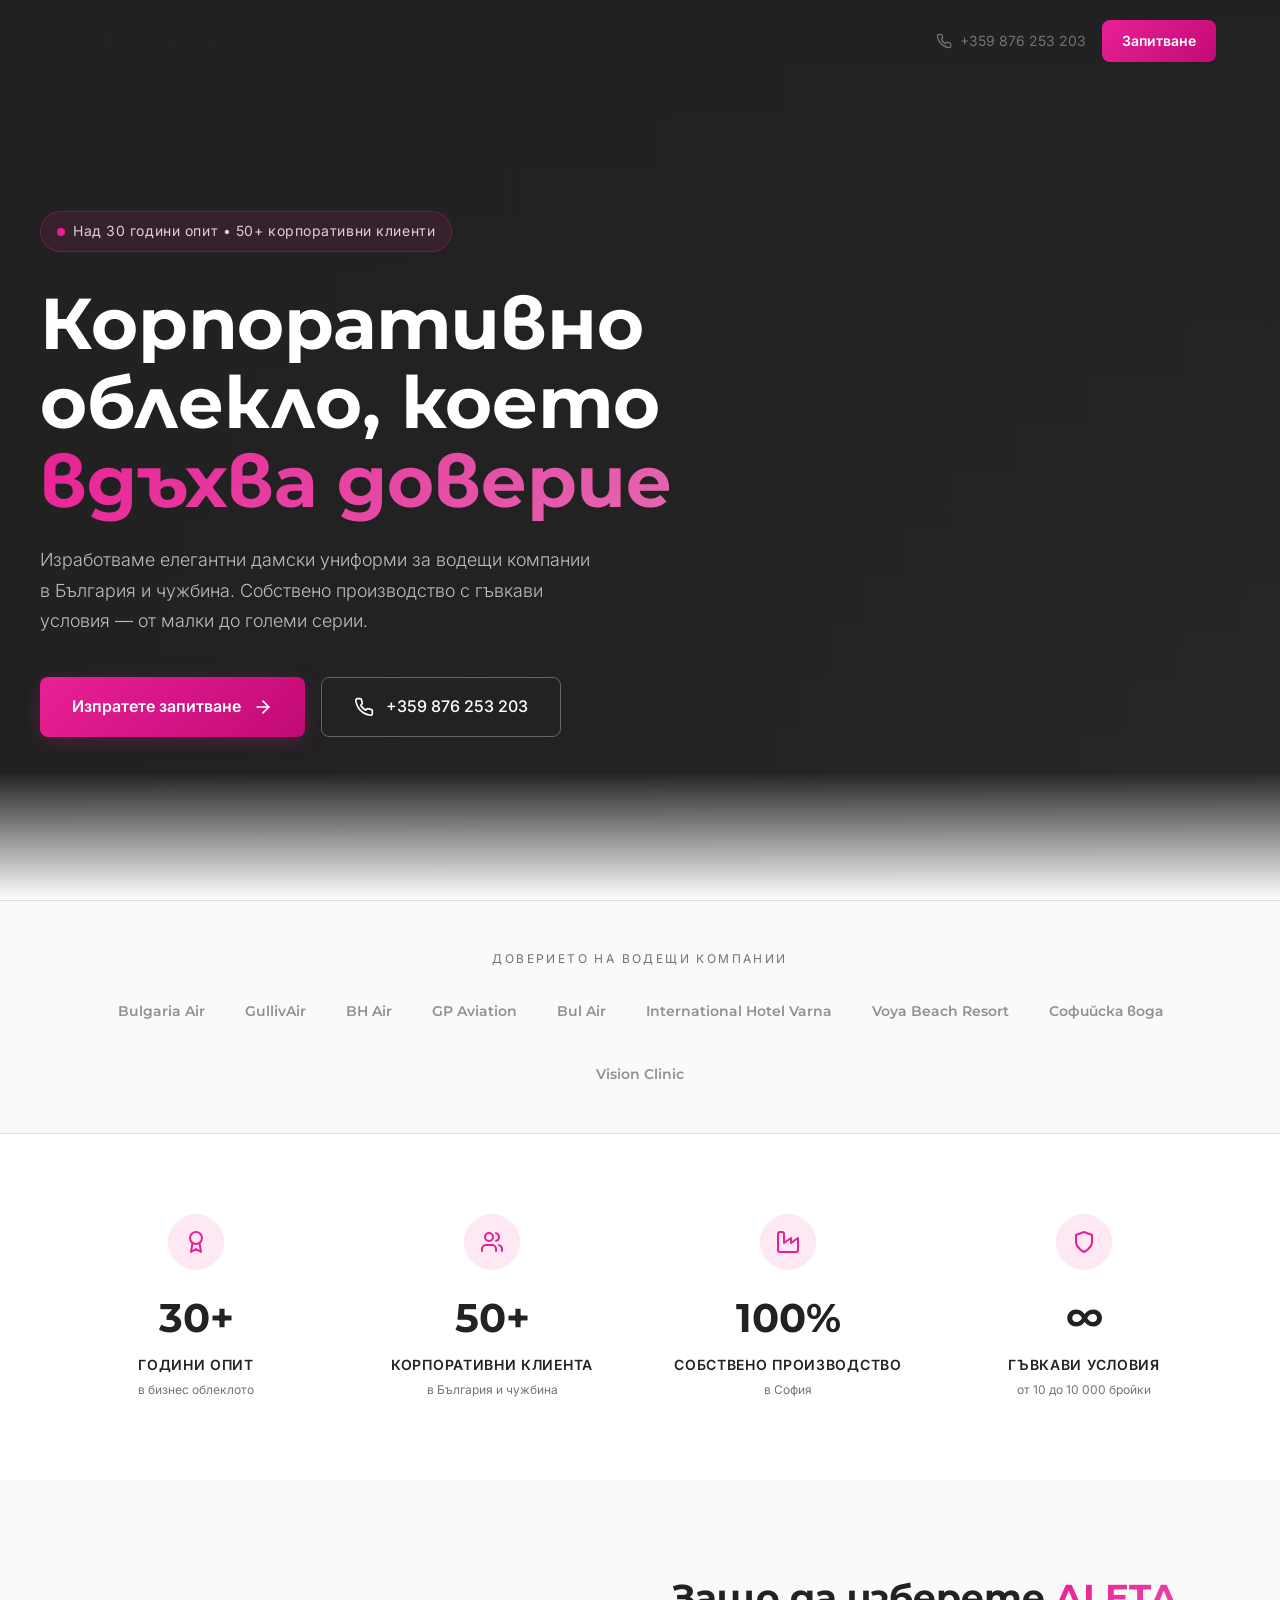
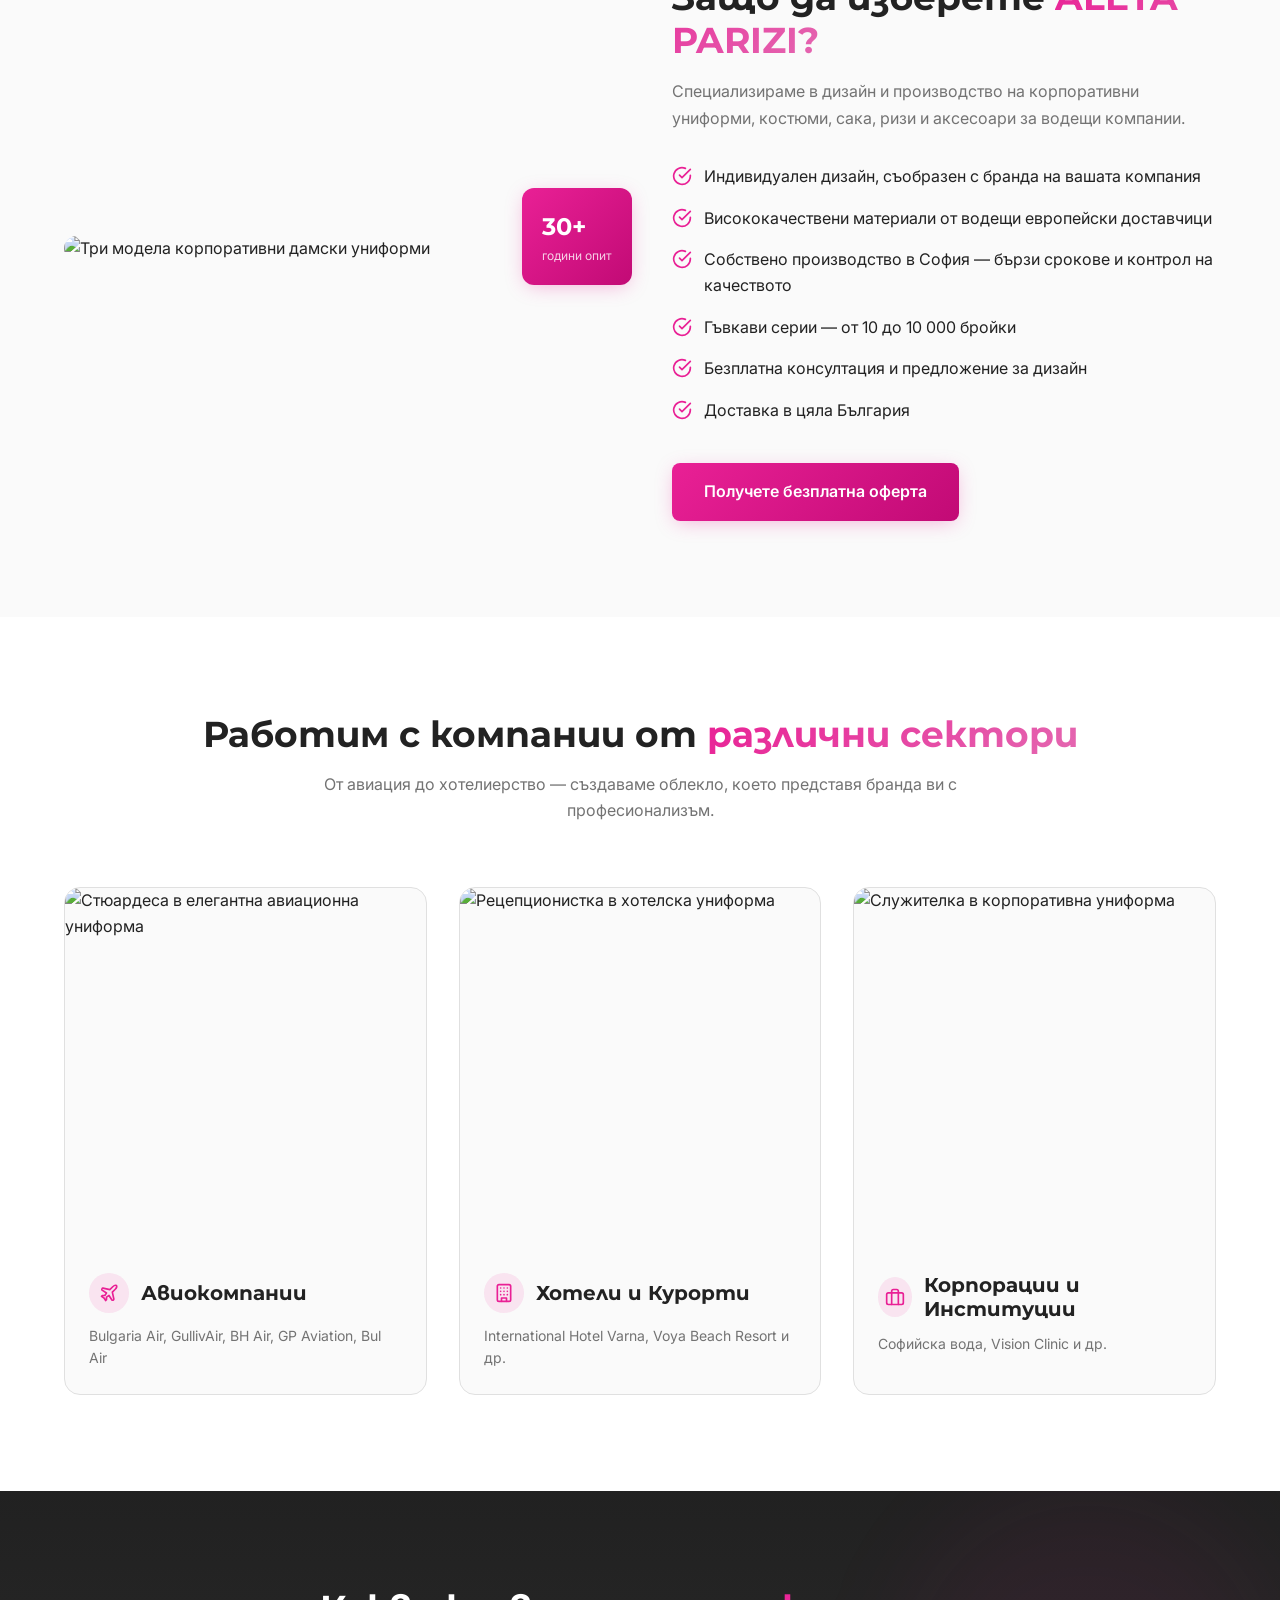
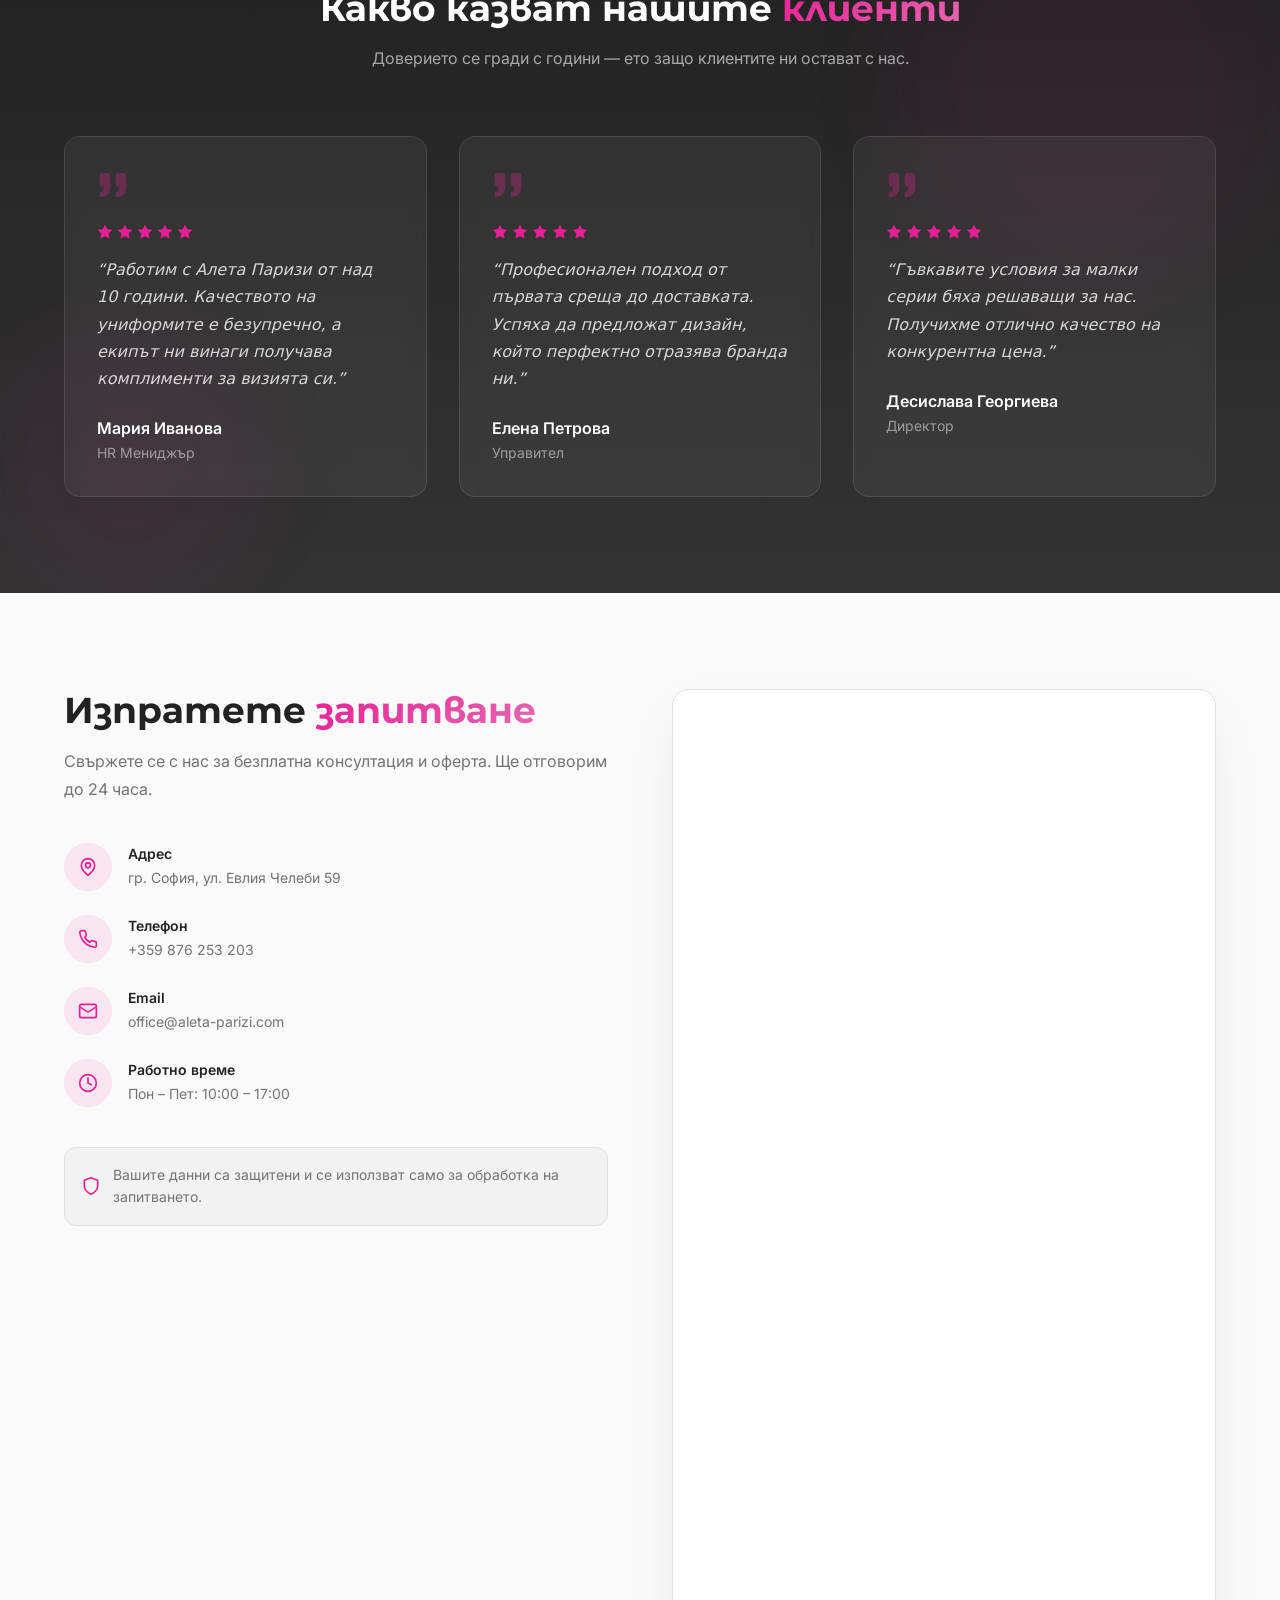
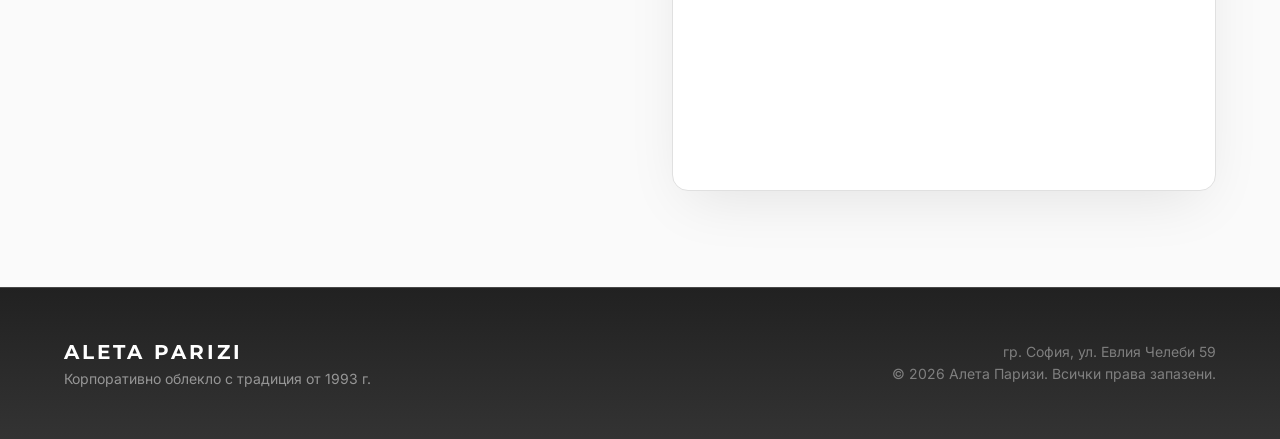
==== commit 006ec5c4: "Migrate to WordPress HTML Converted the page to a WordPress-friendly HTML export (public/wordpress-e" ====
--- a/public/wordpress-export.html
+++ b/public/wordpress-export.html
@@ -3,602 +3,382 @@
 <head>
 <meta charset="UTF-8">
 <meta name="viewport" content="width=device-width, initial-scale=1.0">
-<title>ALETA PARIZI — Корпоративно облекло</title>
-<meta name="description" content="Елегантни дамски корпоративни униформи от ALETA PARIZI. Над 30 години опит, собствено производство в София. Безплатна консултация.">
-
-<!-- Fonts -->
+<title>Изработка на дамско фирмено облекло | ALETA PARIZI</title>
+<meta name="description" content="Дамско фирмено облекло от ALETA PARIZI. Костюми, палта, сака, панталони за вашия бизнес. Произведени в България.">
 <link rel="preconnect" href="https://fonts.googleapis.com">
 <link rel="preconnect" href="https://fonts.gstatic.com" crossorigin>
 <link href="https://fonts.googleapis.com/css2?family=Montserrat:wght@400;500;600;700;800;900&family=Inter:wght@300;400;500;600;700&display=swap" rel="stylesheet">
-
-<!-- Tailwind CDN -->
-<script src="https://cdn.tailwindcss.com"></script>
-<script>
-tailwind.config = {
-  theme: {
-    extend: {
-      colors: {
-        background: 'hsl(0 0% 100%)',
-        foreground: 'hsl(0 0% 13%)',
-        card: 'hsl(0 0% 98%)',
-        'card-foreground': 'hsl(0 0% 13%)',
-        primary: 'hsl(325 82% 52%)',
-        'primary-foreground': 'hsl(0 0% 100%)',
-        secondary: 'hsl(0 0% 95%)',
-        'secondary-foreground': 'hsl(0 0% 13%)',
-        muted: 'hsl(0 0% 90%)',
-        'muted-foreground': 'hsl(0 0% 45%)',
-        border: 'hsl(0 0% 88%)',
-        input: 'hsl(0 0% 88%)',
-        ring: 'hsl(325 82% 52%)',
-      },
-      fontFamily: {
-        display: ['Montserrat', 'sans-serif'],
-        body: ['Inter', 'system-ui', 'sans-serif'],
-      },
-    }
-  }
-}
-</script>
-
 <style>
-  /* === CUSTOM UTILITIES === */
-  .text-gradient-brand {
-    background: linear-gradient(135deg, hsl(325 82% 52%), hsl(325 70% 65%));
-    -webkit-background-clip: text;
-    -webkit-text-fill-color: transparent;
-    background-clip: text;
-  }
-  .bg-dark-gradient {
-    background: linear-gradient(180deg, hsl(0 0% 13%) 0%, hsl(0 0% 20%) 100%);
-  }
-  .bg-brand-gradient {
-    background: linear-gradient(135deg, hsl(325 82% 52%) 0%, hsl(325 90% 40%) 100%);
-  }
-  .shadow-brand {
-    box-shadow: 0 4px 20px -4px hsl(325 82% 52% / 0.35);
-  }
-  .shadow-elegant {
-    box-shadow: 0 20px 60px -15px hsl(0 0% 0% / 0.1);
-  }
-
-  body {
-    font-family: 'Inter', system-ui, sans-serif;
-    color: hsl(0 0% 13%);
-    background: hsl(0 0% 100%);
-  }
-  h1, h2, h3, h4, h5, h6 {
-    font-family: 'Montserrat', sans-serif;
-  }
-
-  /* === SCROLL REVEAL === */
-  .reveal {
-    opacity: 0;
-    transition: opacity 0.7s ease-out, transform 0.7s ease-out;
-  }
-  .reveal.is-visible {
-    opacity: 1;
-    transform: none !important;
-  }
-  .reveal-up { transform: translateY(30px); }
-  .reveal-left { transform: translateX(-40px); }
-  .reveal-right { transform: translateX(40px); }
-  .reveal-delay-1 { transition-delay: 0.1s; }
-  .reveal-delay-2 { transition-delay: 0.2s; }
-  .reveal-delay-3 { transition-delay: 0.3s; }
-
-  .reveal-hero {
-    opacity: 0;
-    transform: translateY(20px);
-    animation: heroReveal 0.7s ease-out forwards;
-  }
-  .reveal-hero-delay-1 { animation-delay: 0.2s; }
-  .reveal-hero-delay-2 { animation-delay: 0.3s; }
-  .reveal-hero-delay-3 { animation-delay: 0.5s; }
-  .reveal-hero-delay-4 { animation-delay: 0.7s; }
-  @keyframes heroReveal {
-    to { opacity: 1; transform: translateY(0); }
-  }
-
-  .sticky-cta-enter {
-    transform: translateY(100%);
-    opacity: 0;
-    transition: transform 0.4s ease-out, opacity 0.3s ease-out;
-  }
-  .sticky-cta-enter.is-visible {
-    transform: translateY(0);
-    opacity: 1;
-  }
-
-  /* === SVG icon sizing === */
-  .icon-sm { width: 1rem; height: 1rem; }
-  .icon-md { width: 1.25rem; height: 1.25rem; }
-  .icon-lg { width: 1.5rem; height: 1.5rem; }
-  .icon-xl { width: 2rem; height: 2rem; }
+*,*::before,*::after{box-sizing:border-box;margin:0;padding:0}
+html{scroll-behavior:smooth}
+body{font-family:'Inter',system-ui,sans-serif;color:#222;background:#fff;line-height:1.6;-webkit-font-smoothing:antialiased}
+h1,h2,h3,h4,h5,h6{font-family:'Montserrat','Playfair Display',Georgia,serif;line-height:1.2}
+a{color:inherit;text-decoration:none}
+img{max-width:100%;height:auto;display:block}
+.container{max-width:1200px;margin:0 auto;padding:0 24px}
+:root{--primary:hsl(325,82%,52%);--primary-dark:hsl(325,90%,40%);--primary-light:hsl(325,70%,65%);--dark:hsl(0,0%,13%);--dark-light:hsl(0,0%,20%);--muted:hsl(0,0%,45%);--border:hsl(0,0%,88%);--card:hsl(0,0%,98%)}
+.text-gradient-brand{background:linear-gradient(135deg,var(--primary),var(--primary-light));-webkit-background-clip:text;-webkit-text-fill-color:transparent;background-clip:text}
+.bg-brand-gradient{background:linear-gradient(135deg,var(--primary),var(--primary-dark))}
+.bg-dark-gradient{background:linear-gradient(180deg,var(--dark),var(--dark-light))}
+.shadow-brand{box-shadow:0 4px 20px -4px hsla(325,82%,52%,0.35)}
+.shadow-elegant{box-shadow:0 20px 60px -15px hsla(0,0%,0%,0.1)}
+.site-header{position:fixed;top:0;left:0;right:0;z-index:50;transition:all .3s;padding:20px 0}
+.site-header.scrolled{background:rgba(255,255,255,0.95);backdrop-filter:blur(12px);border-bottom:1px solid var(--border);padding:12px 0;box-shadow:0 1px 8px rgba(0,0,0,.06)}
+.header-inner{display:flex;align-items:center;justify-content:space-between}
+.logo{font-family:'Montserrat',sans-serif;font-size:1.4rem;font-weight:700;letter-spacing:0.15em;color:#222}
+.header-actions{display:flex;align-items:center;gap:16px}
+.header-phone{display:none;align-items:center;gap:8px;font-size:.875rem;color:var(--muted);transition:color .2s}
+.header-phone:hover{color:#222}
+.btn-primary{display:inline-flex;align-items:center;justify-content:center;gap:8px;padding:10px 20px;border-radius:8px;font-family:'Inter',sans-serif;font-size:.875rem;font-weight:600;color:#fff;border:none;cursor:pointer;transition:filter .2s}
+.btn-primary:hover{filter:brightness(1.1)}
+@media(min-width:640px){.header-phone{display:flex}}
+.hero{position:relative;min-height:100vh;overflow:hidden}
+.hero-bg{position:absolute;inset:0}
+.hero-bg img{width:100%;height:100%;object-fit:cover;opacity:.25}
+.hero-overlay{position:absolute;inset:0;background:linear-gradient(to right,var(--dark),hsla(0,0%,13%,.9),hsla(0,0%,13%,.6))}
+.hero-content{position:relative;z-index:10;padding:128px 0 80px;min-height:100vh;display:flex;flex-direction:column;justify-content:center}
+.hero-inner{max-width:720px}
+.hero-badge{display:inline-flex;align-items:center;gap:8px;border-radius:9999px;border:1px solid hsla(325,82%,52%,.3);background:hsla(325,82%,52%,.1);padding:8px 16px;margin-bottom:32px}
+.hero-badge .dot{width:8px;height:8px;border-radius:50%;background:var(--primary);animation:pulse 2s infinite}
+.hero-badge span{font-size:.875rem;color:rgba(255,255,255,.8);letter-spacing:.04em}
+@keyframes pulse{0%,100%{opacity:1}50%{opacity:.5}}
+.hero h1{font-size:2.5rem;font-weight:700;color:#fff;margin-bottom:24px;line-height:1.1}
+.hero p.hero-desc{font-size:1.125rem;color:rgba(255,255,255,.7);font-weight:300;max-width:560px;margin-bottom:40px;line-height:1.7}
+.hero-buttons{display:flex;flex-direction:column;gap:16px}
+.btn-hero-primary{display:inline-flex;align-items:center;justify-content:center;gap:12px;padding:16px 32px;border-radius:8px;font-weight:600;color:#fff;border:none;cursor:pointer;font-size:1rem;transition:all .3s}
+.btn-hero-primary svg{transition:transform .2s}
+.btn-hero-primary:hover svg{transform:translateX(4px)}
+.btn-hero-secondary{display:inline-flex;align-items:center;justify-content:center;gap:12px;border:1px solid rgba(255,255,255,.3);padding:16px 32px;border-radius:8px;font-weight:500;color:#fff;background:transparent;font-size:1rem;transition:all .3s;cursor:pointer}
+.btn-hero-secondary:hover{background:rgba(255,255,255,.1)}
+.hero-fade{position:absolute;bottom:0;left:0;right:0;height:128px;background:linear-gradient(to top,#fff,transparent)}
+@media(min-width:640px){.hero-buttons{flex-direction:row}}
+@media(min-width:768px){.hero h1{font-size:3.75rem}}
+@media(min-width:1024px){.hero h1{font-size:4.5rem}}
+.reveal-hero{opacity:0;transform:translateY(20px);animation:heroReveal .7s ease-out forwards}
+.reveal-hero-delay-1{animation-delay:.2s}
+.reveal-hero-delay-2{animation-delay:.3s}
+.reveal-hero-delay-3{animation-delay:.5s}
+.reveal-hero-delay-4{animation-delay:.7s}
+@keyframes heroReveal{to{opacity:1;transform:translateY(0)}}
+.reveal{opacity:0;transition:opacity .7s ease-out,transform .7s ease-out}
+.reveal.is-visible{opacity:1;transform:none!important}
+.reveal-up{transform:translateY(30px)}
+.reveal-left{transform:translateX(-40px)}
+.reveal-right{transform:translateX(40px)}
+.trust-bar{padding:48px 0;background:var(--card);border-top:1px solid var(--border);border-bottom:1px solid var(--border)}
+.trust-bar p{text-align:center;font-size:.75rem;color:var(--muted);text-transform:uppercase;letter-spacing:.2em;margin-bottom:32px}
+.trust-clients{display:flex;flex-wrap:wrap;align-items:center;justify-content:center;gap:40px}
+.trust-clients span{font-family:'Montserrat',sans-serif;font-size:.875rem;font-weight:600;color:rgba(100,100,100,.7);white-space:nowrap;transition:color .2s}
+.trust-clients span:hover{color:#222}
+.stats{padding:80px 0;background:#fff}
+.stats-grid{display:grid;grid-template-columns:repeat(2,1fr);gap:32px}
+.stat-item{text-align:center}
+.stat-icon{display:inline-flex;align-items:center;justify-content:center;width:56px;height:56px;border-radius:50%;background:hsla(325,82%,52%,.1);margin-bottom:16px;transition:background .2s}
+.stat-item:hover .stat-icon{background:hsla(325,82%,52%,.2)}
+.stat-icon svg{width:24px;height:24px;stroke:var(--primary);fill:none;stroke-width:2;stroke-linecap:round;stroke-linejoin:round}
+.stat-number{font-family:'Montserrat',sans-serif;font-size:2rem;font-weight:700;color:#222;margin-bottom:4px}
+.stat-label{font-size:.875rem;font-weight:600;text-transform:uppercase;letter-spacing:.05em;color:#222}
+.stat-desc{font-size:.75rem;color:var(--muted);margin-top:4px}
+@media(min-width:1024px){.stats-grid{grid-template-columns:repeat(4,1fr)}}
+@media(min-width:768px){.stat-number{font-size:2.5rem}}
+.why-us{padding:96px 0;background:var(--card)}
+.why-us-grid{display:grid;gap:64px;align-items:center}
+.why-us-image{position:relative}
+.why-us-image img{border-radius:16px}
+.why-us-badge{position:absolute;bottom:-24px;right:-24px;border-radius:12px;padding:20px;color:#fff}
+.why-us-badge .badge-number{font-family:'Montserrat',sans-serif;font-size:1.5rem;font-weight:700}
+.why-us-badge .badge-text{font-size:.75rem;opacity:.8}
+.why-us h2{font-size:1.875rem;font-weight:700;color:#222;margin-bottom:16px}
+.why-us-desc{color:var(--muted);margin-bottom:32px;line-height:1.7}
+.benefits-list{list-style:none;margin-bottom:40px}
+.benefits-list li{display:flex;align-items:flex-start;gap:12px;margin-bottom:16px}
+.benefits-list svg{width:20px;height:20px;stroke:var(--primary);fill:none;flex-shrink:0;margin-top:2px;stroke-width:2;stroke-linecap:round;stroke-linejoin:round}
+@media(min-width:1024px){.why-us-grid{grid-template-columns:1fr 1fr}.why-us h2{font-size:2.25rem}}
+.sectors{padding:96px 0;background:#fff}
+.section-header{text-align:center;margin-bottom:64px}
+.section-header h2{font-size:1.875rem;font-weight:700;color:#222;margin-bottom:16px}
+.section-header p{color:var(--muted);max-width:640px;margin:0 auto}
+.sectors-grid{display:grid;gap:32px}
+.sector-card{display:block;background:var(--card);border-radius:16px;overflow:hidden;border:1px solid var(--border);transition:all .5s;cursor:pointer;text-decoration:none;color:inherit}
+.sector-card:hover{border-color:hsla(325,82%,52%,.5);box-shadow:0 20px 60px -15px hsla(0,0%,0%,.1)}
+.sector-card-img{aspect-ratio:1;overflow:hidden}
+.sector-card-img img{width:100%;height:100%;object-fit:contain;transition:transform .7s}
+.sector-card:hover .sector-card-img img{transform:scale(1.05)}
+.sector-card-body{padding:24px}
+.sector-card-title{display:flex;align-items:center;gap:12px;margin-bottom:12px}
+.sector-icon{width:40px;height:40px;border-radius:50%;background:hsla(325,82%,52%,.1);display:flex;align-items:center;justify-content:center;transition:background .2s}
+.sector-card:hover .sector-icon{background:hsla(325,82%,52%,.2)}
+.sector-icon svg{width:20px;height:20px;stroke:var(--primary);fill:none;stroke-width:2;stroke-linecap:round;stroke-linejoin:round}
+.sector-card h3{font-size:1.25rem;font-weight:700;color:#222}
+.sector-card p{font-size:.875rem;color:var(--muted)}
+@media(min-width:768px){.sectors-grid{grid-template-columns:repeat(3,1fr)}.section-header h2{font-size:2.25rem}}
+.testimonials{padding:96px 0;position:relative;overflow:hidden;color:#fff}
+.testimonials .decor-1{position:absolute;top:0;right:0;width:384px;height:384px;background:hsla(325,82%,52%,.05);border-radius:50%;filter:blur(48px)}
+.testimonials .decor-2{position:absolute;bottom:0;left:0;width:256px;height:256px;background:hsla(325,82%,52%,.05);border-radius:50%;filter:blur(48px)}
+.testimonials .container{position:relative;z-index:10}
+.testimonials .section-header h2{color:#fff}
+.testimonials .section-header p{color:rgba(255,255,255,.6)}
+.testimonials-grid{display:grid;gap:32px}
+.testimonial-card{background:rgba(255,255,255,.05);backdrop-filter:blur(8px);border:1px solid rgba(255,255,255,.1);border-radius:16px;padding:32px;transition:border-color .3s}
+.testimonial-card:hover{border-color:hsla(325,82%,52%,.3)}
+.quote-icon svg{width:32px;height:32px;fill:hsla(325,82%,52%,.3);stroke:none;margin-bottom:16px}
+.stars{display:flex;gap:4px;margin-bottom:16px}
+.stars svg{width:16px;height:16px;fill:var(--primary);stroke:var(--primary)}
+.testimonial-text{color:rgba(255,255,255,.8);line-height:1.7;margin-bottom:24px;font-style:italic}
+.testimonial-author{font-weight:600;color:#fff}
+.testimonial-role{font-size:.875rem;color:rgba(255,255,255,.5)}
+@media(min-width:768px){.testimonials-grid{grid-template-columns:repeat(3,1fr)}}
+.contact{padding:96px 0;background:var(--card);scroll-margin-top:32px}
+.contact-grid{display:grid;gap:64px}
+.contact h2{font-size:1.875rem;font-weight:700;color:#222;margin-bottom:16px}
+.contact-desc{color:var(--muted);margin-bottom:40px;line-height:1.7}
+.contact-info{margin-bottom:40px}
+.contact-info-item{display:flex;align-items:center;gap:16px;margin-bottom:24px}
+.contact-info-icon{width:48px;height:48px;border-radius:50%;background:hsla(325,82%,52%,.1);display:flex;align-items:center;justify-content:center;flex-shrink:0}
+.contact-info-icon svg{width:20px;height:20px;stroke:var(--primary);fill:none;stroke-width:2;stroke-linecap:round;stroke-linejoin:round}
+.contact-info-item strong{display:block;font-size:.875rem;font-weight:600;color:#222}
+.contact-info-item span,.contact-info-item a{font-size:.875rem;color:var(--muted);transition:color .2s}
+.contact-info-item a:hover{color:var(--primary)}
+.trust-signal{display:flex;align-items:center;gap:12px;padding:16px;border-radius:12px;background:hsl(0,0%,95%);border:1px solid var(--border)}
+.trust-signal svg{width:20px;height:20px;stroke:var(--primary);fill:none;flex-shrink:0;stroke-width:2;stroke-linecap:round;stroke-linejoin:round}
+.trust-signal span{font-size:.875rem;color:var(--muted)}
+.form-wrapper{background:#fff;border-radius:16px;border:1px solid var(--border);overflow:hidden}
+.form-wrapper iframe{display:block}
+@media(min-width:1024px){.contact-grid{grid-template-columns:1fr 1fr}.contact h2{font-size:2.25rem}}
+.site-footer{padding:48px 0;border-top:1px solid rgba(255,255,255,.1);color:#fff}
+.footer-inner{display:flex;flex-direction:column;align-items:center;gap:24px;text-align:center}
+.footer-logo{font-family:'Montserrat',sans-serif;font-size:1.25rem;font-weight:700;letter-spacing:.15em}
+.footer-tagline{font-size:.875rem;color:rgba(255,255,255,.5)}
+.footer-right{font-size:.875rem;color:rgba(255,255,255,.4)}
+@media(min-width:768px){.footer-inner{flex-direction:row;justify-content:space-between;text-align:left}.footer-right{text-align:right}}
+.sticky-cta{position:fixed;bottom:0;left:0;right:0;z-index:50;background:#fff;border-top:1px solid var(--border);padding:12px 24px;box-shadow:0 -4px 16px rgba(0,0,0,.08);transform:translateY(100%);opacity:0;transition:transform .4s ease-out,opacity .3s ease-out}
+.sticky-cta.is-visible{transform:translateY(0);opacity:1}
+.sticky-inner{display:flex;align-items:center;justify-content:space-between;gap:16px;max-width:1200px;margin:0 auto}
+.sticky-text{display:none;font-size:.875rem;font-weight:500;color:#222}
+.sticky-buttons{display:flex;align-items:center;gap:12px;width:100%}
+.btn-outline{display:flex;align-items:center;justify-content:center;gap:8px;border:1px solid var(--border);padding:10px 16px;border-radius:8px;font-size:.875rem;color:#222;background:transparent;cursor:pointer;transition:background .2s;text-decoration:none}
+.btn-outline:hover{background:hsl(0,0%,95%)}
+.btn-outline .btn-label{display:none}
+.btn-sticky-primary{flex:1;display:flex;align-items:center;justify-content:center;gap:8px;padding:10px 24px;border-radius:8px;font-size:.875rem;font-weight:600;color:#fff;border:none;cursor:pointer;transition:filter .2s;text-decoration:none}
+.btn-sticky-primary:hover{filter:brightness(1.1)}
+@media(min-width:640px){.sticky-text{display:block}.sticky-buttons{width:auto}.btn-sticky-primary{flex:none}.btn-outline .btn-label{display:inline}}
 </style>
 </head>
 <body>
 
-<!-- ============ HEADER ============ -->
-<header id="site-header" class="fixed top-0 left-0 right-0 z-50 transition-all duration-300 bg-transparent py-5">
-  <div class="container mx-auto px-6 flex items-center justify-between">
-    <div class="text-xl md:text-2xl font-bold text-foreground tracking-wider font-display">ALETA PARIZI</div>
-    <div class="flex items-center gap-4">
-      <a href="tel:+359876253203" class="hidden sm:flex items-center gap-2 text-sm font-body text-muted-foreground hover:text-foreground transition-colors">
-        <svg class="icon-sm" fill="none" stroke="currentColor" stroke-width="2" viewBox="0 0 24 24"><path d="M22 16.92v3a2 2 0 0 1-2.18 2 19.79 19.79 0 0 1-8.63-3.07 19.5 19.5 0 0 1-6-6 19.79 19.79 0 0 1-3.07-8.67A2 2 0 0 1 4.11 2h3a2 2 0 0 1 2 1.72c.127.96.361 1.903.7 2.81a2 2 0 0 1-.45 2.11L8.09 9.91a16 16 0 0 0 6 6l1.27-1.27a2 2 0 0 1 2.11-.45c.907.339 1.85.573 2.81.7A2 2 0 0 1 22 16.92z"/></svg>
+<!-- HEADER -->
+<header class="site-header" id="site-header">
+  <div class="container header-inner">
+    <div class="logo">ALETA PARIZI</div>
+    <div class="header-actions">
+      <a href="tel:+359876253203" class="header-phone">
+        <svg width="16" height="16" viewBox="0 0 24 24" fill="none" stroke="currentColor" stroke-width="2" stroke-linecap="round" stroke-linejoin="round"><path d="M22 16.92v3a2 2 0 0 1-2.18 2 19.79 19.79 0 0 1-8.63-3.07 19.5 19.5 0 0 1-6-6 19.79 19.79 0 0 1-3.07-8.67A2 2 0 0 1 4.11 2h3a2 2 0 0 1 2 1.72c.127.96.361 1.903.7 2.81a2 2 0 0 1-.45 2.11L8.09 9.91a16 16 0 0 0 6 6l1.27-1.27a2 2 0 0 1 2.11-.45c.907.339 1.85.573 2.81.7A2 2 0 0 1 22 16.92z"/></svg>
         +359 876 253 203
       </a>
-      <a href="#contact-form" class="bg-brand-gradient px-5 py-2.5 rounded-lg font-body text-sm font-semibold text-white hover:brightness-110 transition-all">Запитване</a>
+      <a href="#contact-form" class="btn-primary bg-brand-gradient">Запитване</a>
     </div>
   </div>
 </header>
 
-<!-- ============ HERO ============ -->
-<section class="relative min-h-screen bg-dark-gradient overflow-hidden">
-  <div class="absolute inset-0">
-    <!-- ЗАМЕНЕТЕ src с пътя до вашето изображение -->
-    <img src="/wp-content/uploads/hero-business.jpg" alt="Елегантна дамска бизнес униформа" class="w-full h-full object-cover opacity-25" loading="eager">
-    <div class="absolute inset-0" style="background:linear-gradient(to right, hsl(0 0% 13%), hsl(0 0% 13% / 0.9), hsl(0 0% 13% / 0.6))"></div>
-  </div>
-  <div class="relative z-10 container mx-auto px-6 pt-32 pb-20 min-h-screen flex flex-col justify-center">
-    <div class="max-w-3xl">
-      <div class="reveal-hero reveal-hero-delay-1 inline-flex items-center gap-2 rounded-full border border-pink-500/30 bg-pink-500/10 px-4 py-2 mb-8">
-        <span class="h-2 w-2 rounded-full bg-primary animate-pulse"></span>
-        <span class="text-sm font-body text-white/80 tracking-wide">Над 30 години опит • 50+ корпоративни клиенти</span>
-      </div>
-      <h1 class="reveal-hero reveal-hero-delay-2 text-4xl md:text-6xl lg:text-7xl font-display font-bold text-white leading-tight mb-6">
-        Корпоративно облекло, което <span class="text-gradient-brand">вдъхва доверие</span>
-      </h1>
-      <p class="reveal-hero reveal-hero-delay-3 text-lg md:text-xl text-white/70 font-body font-light max-w-xl mb-10 leading-relaxed">
-        Изработваме елегантни дамски униформи за водещи компании в България и чужбина. Собствено производство с гъвкави условия — от малки до големи серии.
-      </p>
-      <div class="reveal-hero reveal-hero-delay-4 flex flex-col sm:flex-row gap-4">
-        <a href="#contact-form" class="group inline-flex items-center justify-center gap-3 bg-brand-gradient px-8 py-4 rounded-lg font-body font-semibold text-white shadow-brand hover:brightness-110 transition-all duration-300">
-          Изпратете запитване
-          <svg class="icon-md group-hover:translate-x-1 transition-transform" fill="none" stroke="currentColor" stroke-width="2" viewBox="0 0 24 24"><path d="M5 12h14M12 5l7 7-7 7"/></svg>
-        </a>
-        <a href="tel:+359876253203" class="inline-flex items-center justify-center gap-3 border border-white/30 px-8 py-4 rounded-lg font-body font-medium text-white hover:bg-white/10 transition-all duration-300">
-          <svg class="icon-md" fill="none" stroke="currentColor" stroke-width="2" viewBox="0 0 24 24"><path d="M22 16.92v3a2 2 0 0 1-2.18 2 19.79 19.79 0 0 1-8.63-3.07 19.5 19.5 0 0 1-6-6 19.79 19.79 0 0 1-3.07-8.67A2 2 0 0 1 4.11 2h3a2 2 0 0 1 2 1.72c.127.96.361 1.903.7 2.81a2 2 0 0 1-.45 2.11L8.09 9.91a16 16 0 0 0 6 6l1.27-1.27a2 2 0 0 1 2.11-.45c.907.339 1.85.573 2.81.7A2 2 0 0 1 22 16.92z"/></svg>
-          +359 876 253 203
-        </a>
-      </div>
-    </div>
-  </div>
-  <div class="absolute bottom-0 left-0 right-0 h-32" style="background:linear-gradient(to top, hsl(0 0% 100%), transparent)"></div>
-</section>
-
-<!-- ============ TRUST BAR ============ -->
-<section class="py-12 bg-card border-y border-border">
-  <div class="container mx-auto px-6">
+<!-- HERO -->
+<section class="hero bg-dark-gradient">
+  <div class="hero-bg">
+    <!-- ВАЖНО: Заменете src с URL на hero снимката от WordPress Media Library -->
+    <img src="" alt="Елегантна дамска бизнес униформа" loading="eager">
+    <div class="hero-overlay"></div>
+  </div>
+  <div class="hero-content container">
+    <div class="hero-inner">
+      <div class="hero-badge reveal-hero reveal-hero-delay-1">
+        <span class="dot"></span>
+        <span>Над 30 години опит &bull; 50+ корпоративни клиенти</span>
+      </div>
+      <h1 class="reveal-hero reveal-hero-delay-2">Корпоративно облекло, което <span class="text-gradient-brand">вдъхва доверие</span></h1>
+      <p class="hero-desc reveal-hero reveal-hero-delay-3">Изработваме елегантни дамски униформи за водещи компании в България и чужбина. Собствено производство с гъвкави условия — от малки до големи серии.</p>
+      <div class="hero-buttons reveal-hero reveal-hero-delay-4">
+        <a href="#contact-form" class="btn-hero-primary bg-brand-gradient shadow-brand">Изпратете запитване <svg width="20" height="20" viewBox="0 0 24 24" fill="none" stroke="currentColor" stroke-width="2" stroke-linecap="round" stroke-linejoin="round"><path d="M5 12h14"/><path d="m12 5 7 7-7 7"/></svg></a>
+        <a href="tel:+359876253203" class="btn-hero-secondary"><svg width="20" height="20" viewBox="0 0 24 24" fill="none" stroke="currentColor" stroke-width="2" stroke-linecap="round" stroke-linejoin="round"><path d="M22 16.92v3a2 2 0 0 1-2.18 2 19.79 19.79 0 0 1-8.63-3.07 19.5 19.5 0 0 1-6-6 19.79 19.79 0 0 1-3.07-8.67A2 2 0 0 1 4.11 2h3a2 2 0 0 1 2 1.72c.127.96.361 1.903.7 2.81a2 2 0 0 1-.45 2.11L8.09 9.91a16 16 0 0 0 6 6l1.27-1.27a2 2 0 0 1 2.11-.45c.907.339 1.85.573 2.81.7A2 2 0 0 1 22 16.92z"/></svg> +359 876 253 203</a>
+      </div>
+    </div>
+  </div>
+  <div class="hero-fade"></div>
+</section>
+
+<!-- TRUST BAR -->
+<section class="trust-bar">
+  <div class="container">
     <div class="reveal reveal-up">
-      <p class="text-center text-sm font-body text-muted-foreground uppercase tracking-[0.2em] mb-8">Доверието на водещи компании</p>
-      <div class="flex flex-wrap items-center justify-center gap-x-10 gap-y-4">
-        <span class="text-sm md:text-base font-display font-semibold text-muted-foreground/70 hover:text-foreground transition-colors whitespace-nowrap">Bulgaria Air</span>
-        <span class="text-sm md:text-base font-display font-semibold text-muted-foreground/70 hover:text-foreground transition-colors whitespace-nowrap">GullivAir</span>
-        <span class="text-sm md:text-base font-display font-semibold text-muted-foreground/70 hover:text-foreground transition-colors whitespace-nowrap">BH Air</span>
-        <span class="text-sm md:text-base font-display font-semibold text-muted-foreground/70 hover:text-foreground transition-colors whitespace-nowrap">GP Aviation</span>
-        <span class="text-sm md:text-base font-display font-semibold text-muted-foreground/70 hover:text-foreground transition-colors whitespace-nowrap">Bul Air</span>
-        <span class="text-sm md:text-base font-display font-semibold text-muted-foreground/70 hover:text-foreground transition-colors whitespace-nowrap">International Hotel Varna</span>
-        <span class="text-sm md:text-base font-display font-semibold text-muted-foreground/70 hover:text-foreground transition-colors whitespace-nowrap">Voya Beach Resort</span>
-        <span class="text-sm md:text-base font-display font-semibold text-muted-foreground/70 hover:text-foreground transition-colors whitespace-nowrap">Софийска вода</span>
-        <span class="text-sm md:text-base font-display font-semibold text-muted-foreground/70 hover:text-foreground transition-colors whitespace-nowrap">Vision Clinic</span>
-      </div>
-    </div>
-  </div>
-</section>
-
-<!-- ============ STATS ============ -->
-<section class="py-20 bg-background">
-  <div class="container mx-auto px-6">
-    <div class="reveal reveal-up grid grid-cols-2 lg:grid-cols-4 gap-8">
-      <div class="text-center group">
-        <div class="inline-flex items-center justify-center w-14 h-14 rounded-full bg-pink-500/10 mb-4 group-hover:bg-pink-500/20 transition-colors">
-          <svg class="icon-lg text-primary" fill="none" stroke="currentColor" stroke-width="2" viewBox="0 0 24 24"><path d="M12 2l3.09 6.26L22 9.27l-5 4.87 1.18 6.88L12 17.77l-6.18 3.25L7 14.14 2 9.27l6.91-1.01L12 2z"/></svg>
-        </div>
-        <div class="text-3xl md:text-4xl font-display font-bold text-foreground mb-1">30+</div>
-        <div class="text-sm font-body font-semibold text-foreground uppercase tracking-wide">години опит</div>
-        <div class="text-xs font-body text-muted-foreground mt-1">в бизнес облеклото</div>
-      </div>
-      <div class="text-center group">
-        <div class="inline-flex items-center justify-center w-14 h-14 rounded-full bg-pink-500/10 mb-4 group-hover:bg-pink-500/20 transition-colors">
-          <svg class="icon-lg text-primary" fill="none" stroke="currentColor" stroke-width="2" viewBox="0 0 24 24"><path d="M16 21v-2a4 4 0 0 0-4-4H6a4 4 0 0 0-4 4v2"/><circle cx="9" cy="7" r="4"/><path d="M22 21v-2a4 4 0 0 0-3-3.87"/><path d="M16 3.13a4 4 0 0 1 0 7.75"/></svg>
-        </div>
-        <div class="text-3xl md:text-4xl font-display font-bold text-foreground mb-1">50+</div>
-        <div class="text-sm font-body font-semibold text-foreground uppercase tracking-wide">корпоративни клиента</div>
-        <div class="text-xs font-body text-muted-foreground mt-1">в България и чужбина</div>
-      </div>
-      <div class="text-center group">
-        <div class="inline-flex items-center justify-center w-14 h-14 rounded-full bg-pink-500/10 mb-4 group-hover:bg-pink-500/20 transition-colors">
-          <svg class="icon-lg text-primary" fill="none" stroke="currentColor" stroke-width="2" viewBox="0 0 24 24"><path d="M2 20a2 2 0 0 0 2 2h16a2 2 0 0 0 2-2V8l-7 5V8l-7 5V4a2 2 0 0 0-2-2H4a2 2 0 0 0-2 2Z"/></svg>
-        </div>
-        <div class="text-3xl md:text-4xl font-display font-bold text-foreground mb-1">100%</div>
-        <div class="text-sm font-body font-semibold text-foreground uppercase tracking-wide">собствено производство</div>
-        <div class="text-xs font-body text-muted-foreground mt-1">в София</div>
-      </div>
-      <div class="text-center group">
-        <div class="inline-flex items-center justify-center w-14 h-14 rounded-full bg-pink-500/10 mb-4 group-hover:bg-pink-500/20 transition-colors">
-          <svg class="icon-lg text-primary" fill="none" stroke="currentColor" stroke-width="2" viewBox="0 0 24 24"><path d="M12 22s8-4 8-10V5l-8-3-8 3v7c0 6 8 10 8 10z"/></svg>
-        </div>
-        <div class="text-3xl md:text-4xl font-display font-bold text-foreground mb-1">∞</div>
-        <div class="text-sm font-body font-semibold text-foreground uppercase tracking-wide">гъвкави условия</div>
-        <div class="text-xs font-body text-muted-foreground mt-1">от 10 до 10 000 бройки</div>
-      </div>
-    </div>
-  </div>
-</section>
-
-<!-- ============ WHY US ============ -->
-<section class="py-24 bg-card">
-  <div class="container mx-auto px-6">
-    <div class="grid lg:grid-cols-2 gap-16 items-center">
-      <div class="reveal reveal-left relative">
-        <div class="rounded-2xl overflow-hidden shadow-elegant">
-          <!-- ЗАМЕНЕТЕ src с пътя до вашето изображение -->
-          <img src="/wp-content/uploads/products-showcase.webp" alt="Три модела корпоративни дамски униформи" class="w-full h-auto" loading="lazy">
-        </div>
-        <div class="absolute -bottom-6 -right-6 bg-brand-gradient rounded-xl p-5 shadow-brand">
-          <div class="text-2xl font-display font-bold text-white">30+</div>
-          <div class="text-xs font-body text-white/80">години опит</div>
-        </div>
+      <p>Доверието на водещи компании</p>
+      <div class="trust-clients">
+        <span>Bulgaria Air</span><span>GullivAir</span><span>BH Air</span><span>GP Aviation</span><span>Bul Air</span><span>International Hotel Varna</span><span>Voya Beach Resort</span><span>Софийска вода</span><span>Vision Clinic</span>
+      </div>
+    </div>
+  </div>
+</section>
+
+<!-- STATS -->
+<section class="stats">
+  <div class="container">
+    <div class="stats-grid reveal reveal-up">
+      <div class="stat-item">
+        <div class="stat-icon"><svg viewBox="0 0 24 24"><circle cx="12" cy="8" r="6"/><path d="M15.477 12.89 17 22l-5-3-5 3 1.523-9.11"/></svg></div>
+        <div class="stat-number">30+</div><div class="stat-label">години опит</div><div class="stat-desc">в бизнес облеклото</div>
+      </div>
+      <div class="stat-item">
+        <div class="stat-icon"><svg viewBox="0 0 24 24"><path d="M16 21v-2a4 4 0 0 0-4-4H6a4 4 0 0 0-4 4v2"/><circle cx="9" cy="7" r="4"/><path d="M22 21v-2a4 4 0 0 0-3-3.87"/><path d="M16 3.13a4 4 0 0 1 0 7.75"/></svg></div>
+        <div class="stat-number">50+</div><div class="stat-label">корпоративни клиента</div><div class="stat-desc">в България и чужбина</div>
+      </div>
+      <div class="stat-item">
+        <div class="stat-icon"><svg viewBox="0 0 24 24"><path d="M2 20a2 2 0 0 0 2 2h16a2 2 0 0 0 2-2V8l-7 5V8l-7 5V4a2 2 0 0 0-2-2H4a2 2 0 0 0-2 2Z"/></svg></div>
+        <div class="stat-number">100%</div><div class="stat-label">собствено производство</div><div class="stat-desc">в София</div>
+      </div>
+      <div class="stat-item">
+        <div class="stat-icon"><svg viewBox="0 0 24 24"><path d="M12 22s8-4 8-10V5l-8-3-8 3v7c0 6 8 10 8 10z"/></svg></div>
+        <div class="stat-number">&infin;</div><div class="stat-label">гъвкави условия</div><div class="stat-desc">от 10 до 10 000 бройки</div>
+      </div>
+    </div>
+  </div>
+</section>
+
+<!-- WHY US -->
+<section class="why-us">
+  <div class="container">
+    <div class="why-us-grid">
+      <div class="why-us-image reveal reveal-left">
+        <!-- ВАЖНО: Заменете src с URL на снимката от WordPress Media Library -->
+        <img src="" alt="Три модела корпоративни дамски униформи" class="shadow-elegant" style="border-radius:16px" loading="lazy">
+        <div class="why-us-badge bg-brand-gradient shadow-brand"><div class="badge-number">30+</div><div class="badge-text">години опит</div></div>
       </div>
       <div class="reveal reveal-right">
-        <h2 class="text-3xl md:text-4xl font-display font-bold text-foreground mb-4">
-          Защо да изберете <span class="text-gradient-brand">ALETA PARIZI?</span>
-        </h2>
-        <p class="text-muted-foreground font-body mb-8 leading-relaxed">
-          Специализираме в дизайн и производство на корпоративни униформи, костюми, сака, ризи и аксесоари за водещи компании.
-        </p>
-        <ul class="space-y-4 mb-10">
-          <li class="flex items-start gap-3">
-            <svg class="icon-md text-primary flex-shrink-0 mt-0.5" fill="none" stroke="currentColor" stroke-width="2" viewBox="0 0 24 24"><path d="M22 11.08V12a10 10 0 1 1-5.93-9.14"/><polyline points="22 4 12 14.01 9 11.01"/></svg>
-            <span class="font-body text-foreground">Индивидуален дизайн, съобразен с бранда на вашата компания</span>
-          </li>
-          <li class="flex items-start gap-3">
-            <svg class="icon-md text-primary flex-shrink-0 mt-0.5" fill="none" stroke="currentColor" stroke-width="2" viewBox="0 0 24 24"><path d="M22 11.08V12a10 10 0 1 1-5.93-9.14"/><polyline points="22 4 12 14.01 9 11.01"/></svg>
-            <span class="font-body text-foreground">Висококачествени материали от водещи европейски доставчици</span>
-          </li>
-          <li class="flex items-start gap-3">
-            <svg class="icon-md text-primary flex-shrink-0 mt-0.5" fill="none" stroke="currentColor" stroke-width="2" viewBox="0 0 24 24"><path d="M22 11.08V12a10 10 0 1 1-5.93-9.14"/><polyline points="22 4 12 14.01 9 11.01"/></svg>
-            <span class="font-body text-foreground">Собствено производство в София — бързи срокове и контрол на качеството</span>
-          </li>
-          <li class="flex items-start gap-3">
-            <svg class="icon-md text-primary flex-shrink-0 mt-0.5" fill="none" stroke="currentColor" stroke-width="2" viewBox="0 0 24 24"><path d="M22 11.08V12a10 10 0 1 1-5.93-9.14"/><polyline points="22 4 12 14.01 9 11.01"/></svg>
-            <span class="font-body text-foreground">Гъвкави серии — от 10 до 10 000 бройки</span>
-          </li>
-          <li class="flex items-start gap-3">
-            <svg class="icon-md text-primary flex-shrink-0 mt-0.5" fill="none" stroke="currentColor" stroke-width="2" viewBox="0 0 24 24"><path d="M22 11.08V12a10 10 0 1 1-5.93-9.14"/><polyline points="22 4 12 14.01 9 11.01"/></svg>
-            <span class="font-body text-foreground">Безплатна консултация и предложение за дизайн</span>
-          </li>
-          <li class="flex items-start gap-3">
-            <svg class="icon-md text-primary flex-shrink-0 mt-0.5" fill="none" stroke="currentColor" stroke-width="2" viewBox="0 0 24 24"><path d="M22 11.08V12a10 10 0 1 1-5.93-9.14"/><polyline points="22 4 12 14.01 9 11.01"/></svg>
-            <span class="font-body text-foreground">Доставка в цяла България</span>
-          </li>
+        <h2>Защо да изберете <span class="text-gradient-brand">ALETA PARIZI?</span></h2>
+        <p class="why-us-desc">Специализираме в дизайн и производство на корпоративни униформи, костюми, сака, ризи и аксесоари за водещи компании.</p>
+        <ul class="benefits-list">
+          <li><svg viewBox="0 0 24 24"><path d="M22 11.08V12a10 10 0 1 1-5.93-9.14"/><polyline points="22 4 12 14.01 9 11.01"/></svg><span>Индивидуален дизайн, съобразен с бранда на вашата компания</span></li>
+          <li><svg viewBox="0 0 24 24"><path d="M22 11.08V12a10 10 0 1 1-5.93-9.14"/><polyline points="22 4 12 14.01 9 11.01"/></svg><span>Висококачествени материали от водещи европейски доставчици</span></li>
+          <li><svg viewBox="0 0 24 24"><path d="M22 11.08V12a10 10 0 1 1-5.93-9.14"/><polyline points="22 4 12 14.01 9 11.01"/></svg><span>Собствено производство в София — бързи срокове и контрол на качеството</span></li>
+          <li><svg viewBox="0 0 24 24"><path d="M22 11.08V12a10 10 0 1 1-5.93-9.14"/><polyline points="22 4 12 14.01 9 11.01"/></svg><span>Гъвкави серии — от 10 до 10 000 бройки</span></li>
+          <li><svg viewBox="0 0 24 24"><path d="M22 11.08V12a10 10 0 1 1-5.93-9.14"/><polyline points="22 4 12 14.01 9 11.01"/></svg><span>Безплатна консултация и предложение за дизайн</span></li>
+          <li><svg viewBox="0 0 24 24"><path d="M22 11.08V12a10 10 0 1 1-5.93-9.14"/><polyline points="22 4 12 14.01 9 11.01"/></svg><span>Доставка в цяла България</span></li>
         </ul>
-        <a href="#contact-form" class="inline-block bg-brand-gradient px-8 py-4 rounded-lg font-body font-semibold text-white shadow-brand hover:brightness-110 transition-all">
-          Получете безплатна оферта
-        </a>
-      </div>
-    </div>
-  </div>
-</section>
-
-<!-- ============ SECTORS ============ -->
-<section class="py-24 bg-background">
-  <div class="container mx-auto px-6">
-    <div class="reveal reveal-up text-center mb-16">
-      <h2 class="text-3xl md:text-4xl font-display font-bold text-foreground mb-4">
-        Работим с компании от <span class="text-gradient-brand">различни сектори</span>
-      </h2>
-      <p class="text-muted-foreground font-body max-w-2xl mx-auto">
-        От авиация до хотелиерство — създаваме облекло, което представя бранда ви с професионализъм.
-      </p>
-    </div>
-    <div class="reveal reveal-up grid md:grid-cols-3 gap-8">
-      <!-- Sector 1 -->
-      <a href="#contact-form" class="group bg-card rounded-2xl overflow-hidden border border-border hover:border-pink-500/50 hover:shadow-elegant transition-all duration-500 block">
-        <div class="aspect-square overflow-hidden">
-          <img src="/wp-content/uploads/airline-uniform.jpg" alt="Стюардеса в елегантна авиационна униформа" class="w-full h-full object-cover group-hover:scale-105 transition-transform duration-700" loading="lazy">
-        </div>
-        <div class="p-6">
-          <div class="flex items-center gap-3 mb-3">
-            <div class="w-10 h-10 rounded-full bg-pink-500/10 flex items-center justify-center group-hover:bg-pink-500/20 transition-colors">
-              <svg class="icon-md text-primary" fill="none" stroke="currentColor" stroke-width="2" viewBox="0 0 24 24"><path d="M17.8 19.2 16 11l3.5-3.5C21 6 21.5 4 21 3c-1-.5-3 0-4.5 1.5L13 8 4.8 6.2c-.5-.1-.9.1-1.1.5l-.3.5c-.2.5-.1 1 .3 1.3L9 12l-2 3H4l-1 1 3 2 2 3 1-1v-3l3-2 3.5 5.3c.3.4.8.5 1.3.3l.5-.2c.4-.3.6-.7.5-1.2z"/></svg>
-            </div>
-            <h3 class="text-xl font-display font-bold text-foreground">Авиокомпании</h3>
-          </div>
-          <p class="text-sm font-body text-muted-foreground">Bulgaria Air, GullivAir, BH Air, GP Aviation, Bul Air</p>
+        <a href="#contact-form" class="btn-primary bg-brand-gradient shadow-brand" style="padding:16px 32px;font-size:1rem">Получете безплатна оферта</a>
+      </div>
+    </div>
+  </div>
+</section>
+
+<!-- SECTORS -->
+<section class="sectors">
+  <div class="container">
+    <div class="section-header reveal reveal-up">
+      <h2>Работим с компании от <span class="text-gradient-brand">различни сектори</span></h2>
+      <p>От авиация до хотелиерство — създаваме облекло, което представя бранда ви с професионализъм.</p>
+    </div>
+    <div class="sectors-grid reveal reveal-up">
+      <a href="#contact-form" class="sector-card">
+        <div class="sector-card-img"><!-- Заменете src --><img src="" alt="Стюардеса в елегантна авиационна униформа" loading="lazy"></div>
+        <div class="sector-card-body">
+          <div class="sector-card-title"><div class="sector-icon"><svg viewBox="0 0 24 24"><path d="M17.8 19.2 16 11l3.5-3.5C21 6 21.5 4 21 3c-1-.5-3 0-4.5 1.5L13 8 4.8 6.2c-.5-.1-.9.1-1.1.5l-.3.5c-.2.5-.1 1 .3 1.3L9 12l-2 3H4l-1 1 3 2 2 3 1-1v-3l3-2 3.5 5.3c.3.4.8.5 1.3.3l.5-.2c.4-.3.6-.7.5-1.2z"/></svg></div><h3>Авиокомпании</h3></div>
+          <p>Bulgaria Air, GullivAir, BH Air, GP Aviation, Bul Air</p>
         </div>
       </a>
-      <!-- Sector 2 -->
-      <a href="#contact-form" class="group bg-card rounded-2xl overflow-hidden border border-border hover:border-pink-500/50 hover:shadow-elegant transition-all duration-500 block">
-        <div class="aspect-square overflow-hidden">
-          <img src="/wp-content/uploads/hotel-uniform.jpg" alt="Рецепционистка в хотелска униформа" class="w-full h-full object-cover group-hover:scale-105 transition-transform duration-700" loading="lazy">
-        </div>
-        <div class="p-6">
-          <div class="flex items-center gap-3 mb-3">
-            <div class="w-10 h-10 rounded-full bg-pink-500/10 flex items-center justify-center group-hover:bg-pink-500/20 transition-colors">
-              <svg class="icon-md text-primary" fill="none" stroke="currentColor" stroke-width="2" viewBox="0 0 24 24"><path d="M6 22V4a2 2 0 0 1 2-2h8a2 2 0 0 1 2 2v18Z"/><path d="M6 12H4a2 2 0 0 0-2 2v6a2 2 0 0 0 2 2h2"/><path d="M18 9h2a2 2 0 0 1 2 2v9a2 2 0 0 1-2 2h-2"/><path d="M10 6h4"/><path d="M10 10h4"/><path d="M10 14h4"/><path d="M10 18h4"/></svg>
-            </div>
-            <h3 class="text-xl font-display font-bold text-foreground">Хотели и Курорти</h3>
-          </div>
-          <p class="text-sm font-body text-muted-foreground">International Hotel Varna, Voya Beach Resort и др.</p>
+      <a href="#contact-form" class="sector-card">
+        <div class="sector-card-img"><!-- Заменете src --><img src="" alt="Рецепционистка в хотелска униформа" loading="lazy"></div>
+        <div class="sector-card-body">
+          <div class="sector-card-title"><div class="sector-icon"><svg viewBox="0 0 24 24"><rect x="4" y="2" width="16" height="20" rx="2" ry="2"/><path d="M9 22v-4h6v4"/><path d="M8 6h.01"/><path d="M16 6h.01"/><path d="M12 6h.01"/><path d="M12 10h.01"/><path d="M12 14h.01"/><path d="M16 10h.01"/><path d="M16 14h.01"/><path d="M8 10h.01"/><path d="M8 14h.01"/></svg></div><h3>Хотели и Курорти</h3></div>
+          <p>International Hotel Varna, Voya Beach Resort и др.</p>
         </div>
       </a>
-      <!-- Sector 3 -->
-      <a href="#contact-form" class="group bg-card rounded-2xl overflow-hidden border border-border hover:border-pink-500/50 hover:shadow-elegant transition-all duration-500 block">
-        <div class="aspect-square overflow-hidden">
-          <img src="/wp-content/uploads/corporate-uniform.jpg" alt="Служителка в корпоративна униформа" class="w-full h-full object-cover group-hover:scale-105 transition-transform duration-700" loading="lazy">
-        </div>
-        <div class="p-6">
-          <div class="flex items-center gap-3 mb-3">
-            <div class="w-10 h-10 rounded-full bg-pink-500/10 flex items-center justify-center group-hover:bg-pink-500/20 transition-colors">
-              <svg class="icon-md text-primary" fill="none" stroke="currentColor" stroke-width="2" viewBox="0 0 24 24"><rect width="20" height="14" x="2" y="7" rx="2" ry="2"/><path d="M16 21V5a2 2 0 0 0-2-2h-4a2 2 0 0 0-2 2v16"/></svg>
-            </div>
-            <h3 class="text-xl font-display font-bold text-foreground">Корпорации и Институции</h3>
-          </div>
-          <p class="text-sm font-body text-muted-foreground">Софийска вода, Vision Clinic и др.</p>
+      <a href="#contact-form" class="sector-card">
+        <div class="sector-card-img"><!-- Заменете src --><img src="" alt="Служителка в корпоративна униформа" loading="lazy"></div>
+        <div class="sector-card-body">
+          <div class="sector-card-title"><div class="sector-icon"><svg viewBox="0 0 24 24"><rect x="2" y="7" width="20" height="14" rx="2" ry="2"/><path d="M16 21V5a2 2 0 0 0-2-2h-4a2 2 0 0 0-2 2v16"/></svg></div><h3>Корпорации и Институции</h3></div>
+          <p>Софийска вода, Vision Clinic и др.</p>
         </div>
       </a>
     </div>
   </div>
 </section>
 
-<!-- ============ TESTIMONIALS ============ -->
-<section class="py-24 bg-dark-gradient relative overflow-hidden">
-  <div class="absolute top-0 right-0 w-96 h-96 bg-pink-500/5 rounded-full blur-3xl"></div>
-  <div class="absolute bottom-0 left-0 w-64 h-64 bg-pink-500/5 rounded-full blur-3xl"></div>
-  <div class="container mx-auto px-6 relative z-10">
-    <div class="reveal reveal-up text-center mb-16">
-      <h2 class="text-3xl md:text-4xl font-display font-bold text-white mb-4">
-        Какво казват нашите <span class="text-gradient-brand">клиенти</span>
-      </h2>
-      <p class="text-white/60 font-body max-w-2xl mx-auto">Доверието се гради с години — ето защо клиентите ни остават с нас.</p>
-    </div>
-    <div class="reveal reveal-up grid md:grid-cols-3 gap-8">
-      <div class="bg-white/5 backdrop-blur-sm border border-white/10 rounded-2xl p-8 hover:border-pink-500/30 transition-colors">
-        <svg class="w-8 h-8 text-primary/30 mb-4" fill="currentColor" viewBox="0 0 24 24"><path d="M3 21c3 0 7-1 7-8V5c0-1.25-.756-2.017-2-2H4c-1.25 0-2 .75-2 1.972V11c0 1.25.75 2 2 2 1 0 1 0 1 1v1c0 1-1 2-2 2s-1 .008-1 1.031V21z"/><path d="M15 21c3 0 7-1 7-8V5c0-1.25-.757-2.017-2-2h-4c-1.25 0-2 .75-2 1.972V11c0 1.25.75 2 2 2h.75c0 2.25.25 4-2.75 4v3c0 1 0 1 1 1z"/></svg>
-        <div class="flex gap-1 mb-4">
-          <svg class="w-4 h-4 fill-primary text-primary" viewBox="0 0 24 24"><path d="M12 2l3.09 6.26L22 9.27l-5 4.87 1.18 6.88L12 17.77l-6.18 3.25L7 14.14 2 9.27l6.91-1.01L12 2z"/></svg>
-          <svg class="w-4 h-4 fill-primary text-primary" viewBox="0 0 24 24"><path d="M12 2l3.09 6.26L22 9.27l-5 4.87 1.18 6.88L12 17.77l-6.18 3.25L7 14.14 2 9.27l6.91-1.01L12 2z"/></svg>
-          <svg class="w-4 h-4 fill-primary text-primary" viewBox="0 0 24 24"><path d="M12 2l3.09 6.26L22 9.27l-5 4.87 1.18 6.88L12 17.77l-6.18 3.25L7 14.14 2 9.27l6.91-1.01L12 2z"/></svg>
-          <svg class="w-4 h-4 fill-primary text-primary" viewBox="0 0 24 24"><path d="M12 2l3.09 6.26L22 9.27l-5 4.87 1.18 6.88L12 17.77l-6.18 3.25L7 14.14 2 9.27l6.91-1.01L12 2z"/></svg>
-          <svg class="w-4 h-4 fill-primary text-primary" viewBox="0 0 24 24"><path d="M12 2l3.09 6.26L22 9.27l-5 4.87 1.18 6.88L12 17.77l-6.18 3.25L7 14.14 2 9.27l6.91-1.01L12 2z"/></svg>
-        </div>
-        <p class="font-body text-white/80 leading-relaxed mb-6 italic">"Работим с Алета Паризи от над 10 години. Качеството на униформите е безупречно, а екипът ни винаги получава комплименти за визията си."</p>
-        <div>
-          <div class="font-body font-semibold text-white">Мария Иванова</div>
-          <div class="text-sm font-body text-white/50">HR Мениджър</div>
-        </div>
-      </div>
-      <div class="bg-white/5 backdrop-blur-sm border border-white/10 rounded-2xl p-8 hover:border-pink-500/30 transition-colors">
-        <svg class="w-8 h-8 text-primary/30 mb-4" fill="currentColor" viewBox="0 0 24 24"><path d="M3 21c3 0 7-1 7-8V5c0-1.25-.756-2.017-2-2H4c-1.25 0-2 .75-2 1.972V11c0 1.25.75 2 2 2 1 0 1 0 1 1v1c0 1-1 2-2 2s-1 .008-1 1.031V21z"/><path d="M15 21c3 0 7-1 7-8V5c0-1.25-.757-2.017-2-2h-4c-1.25 0-2 .75-2 1.972V11c0 1.25.75 2 2 2h.75c0 2.25.25 4-2.75 4v3c0 1 0 1 1 1z"/></svg>
-        <div class="flex gap-1 mb-4">
-          <svg class="w-4 h-4 fill-primary text-primary" viewBox="0 0 24 24"><path d="M12 2l3.09 6.26L22 9.27l-5 4.87 1.18 6.88L12 17.77l-6.18 3.25L7 14.14 2 9.27l6.91-1.01L12 2z"/></svg>
-          <svg class="w-4 h-4 fill-primary text-primary" viewBox="0 0 24 24"><path d="M12 2l3.09 6.26L22 9.27l-5 4.87 1.18 6.88L12 17.77l-6.18 3.25L7 14.14 2 9.27l6.91-1.01L12 2z"/></svg>
-          <svg class="w-4 h-4 fill-primary text-primary" viewBox="0 0 24 24"><path d="M12 2l3.09 6.26L22 9.27l-5 4.87 1.18 6.88L12 17.77l-6.18 3.25L7 14.14 2 9.27l6.91-1.01L12 2z"/></svg>
-          <svg class="w-4 h-4 fill-primary text-primary" viewBox="0 0 24 24"><path d="M12 2l3.09 6.26L22 9.27l-5 4.87 1.18 6.88L12 17.77l-6.18 3.25L7 14.14 2 9.27l6.91-1.01L12 2z"/></svg>
-          <svg class="w-4 h-4 fill-primary text-primary" viewBox="0 0 24 24"><path d="M12 2l3.09 6.26L22 9.27l-5 4.87 1.18 6.88L12 17.77l-6.18 3.25L7 14.14 2 9.27l6.91-1.01L12 2z"/></svg>
-        </div>
-        <p class="font-body text-white/80 leading-relaxed mb-6 italic">"Професионален подход от първата среща до доставката. Успяха да предложат дизайн, който перфектно отразява бранда ни."</p>
-        <div>
-          <div class="font-body font-semibold text-white">Елена Петрова</div>
-          <div class="text-sm font-body text-white/50">Управител</div>
-        </div>
-      </div>
-      <div class="bg-white/5 backdrop-blur-sm border border-white/10 rounded-2xl p-8 hover:border-pink-500/30 transition-colors">
-        <svg class="w-8 h-8 text-primary/30 mb-4" fill="currentColor" viewBox="0 0 24 24"><path d="M3 21c3 0 7-1 7-8V5c0-1.25-.756-2.017-2-2H4c-1.25 0-2 .75-2 1.972V11c0 1.25.75 2 2 2 1 0 1 0 1 1v1c0 1-1 2-2 2s-1 .008-1 1.031V21z"/><path d="M15 21c3 0 7-1 7-8V5c0-1.25-.757-2.017-2-2h-4c-1.25 0-2 .75-2 1.972V11c0 1.25.75 2 2 2h.75c0 2.25.25 4-2.75 4v3c0 1 0 1 1 1z"/></svg>
-        <div class="flex gap-1 mb-4">
-          <svg class="w-4 h-4 fill-primary text-primary" viewBox="0 0 24 24"><path d="M12 2l3.09 6.26L22 9.27l-5 4.87 1.18 6.88L12 17.77l-6.18 3.25L7 14.14 2 9.27l6.91-1.01L12 2z"/></svg>
-          <svg class="w-4 h-4 fill-primary text-primary" viewBox="0 0 24 24"><path d="M12 2l3.09 6.26L22 9.27l-5 4.87 1.18 6.88L12 17.77l-6.18 3.25L7 14.14 2 9.27l6.91-1.01L12 2z"/></svg>
-          <svg class="w-4 h-4 fill-primary text-primary" viewBox="0 0 24 24"><path d="M12 2l3.09 6.26L22 9.27l-5 4.87 1.18 6.88L12 17.77l-6.18 3.25L7 14.14 2 9.27l6.91-1.01L12 2z"/></svg>
-          <svg class="w-4 h-4 fill-primary text-primary" viewBox="0 0 24 24"><path d="M12 2l3.09 6.26L22 9.27l-5 4.87 1.18 6.88L12 17.77l-6.18 3.25L7 14.14 2 9.27l6.91-1.01L12 2z"/></svg>
-          <svg class="w-4 h-4 fill-primary text-primary" viewBox="0 0 24 24"><path d="M12 2l3.09 6.26L22 9.27l-5 4.87 1.18 6.88L12 17.77l-6.18 3.25L7 14.14 2 9.27l6.91-1.01L12 2z"/></svg>
-        </div>
-        <p class="font-body text-white/80 leading-relaxed mb-6 italic">"Гъвкавите условия за малки серии бяха решаващи за нас. Получихме отлично качество на конкурентна цена."</p>
-        <div>
-          <div class="font-body font-semibold text-white">Десислава Георгиева</div>
-          <div class="text-sm font-body text-white/50">Директор</div>
-        </div>
-      </div>
-    </div>
-  </div>
-</section>
-
-<!-- ============ CONTACT FORM ============ -->
-<section id="contact-form" class="py-24 bg-card scroll-mt-8">
-  <div class="container mx-auto px-6">
-    <div class="grid lg:grid-cols-2 gap-16">
-      <!-- Left - Info -->
+<!-- TESTIMONIALS -->
+<section class="testimonials bg-dark-gradient">
+  <div class="decor-1"></div><div class="decor-2"></div>
+  <div class="container">
+    <div class="section-header reveal reveal-up">
+      <h2>Какво казват нашите <span class="text-gradient-brand">клиенти</span></h2>
+      <p>Доверието се гради с години — ето защо клиентите ни остават с нас.</p>
+    </div>
+    <div class="testimonials-grid reveal reveal-up">
+      <div class="testimonial-card">
+        <div class="quote-icon"><svg viewBox="0 0 24 24"><path d="M3 21c3 0 7-1 7-8V5c0-1.25-.756-2.017-2-2H4c-1.25 0-2 .75-2 1.972V11c0 1.25.75 2 2 2 1 0 1 0 1 1v1c0 1-1 2-2 2s-1 .008-1 1.031V21z"/><path d="M15 21c3 0 7-1 7-8V5c0-1.25-.757-2.017-2-2h-4c-1.25 0-2 .75-2 1.972V11c0 1.25.75 2 2 2h.75c0 2.25.25 4-2.75 4v3c0 1 0 1 1 1z"/></svg></div>
+        <div class="stars"><svg viewBox="0 0 24 24"><polygon points="12 2 15.09 8.26 22 9.27 17 14.14 18.18 21.02 12 17.77 5.82 21.02 7 14.14 2 9.27 8.91 8.26 12 2"/></svg><svg viewBox="0 0 24 24"><polygon points="12 2 15.09 8.26 22 9.27 17 14.14 18.18 21.02 12 17.77 5.82 21.02 7 14.14 2 9.27 8.91 8.26 12 2"/></svg><svg viewBox="0 0 24 24"><polygon points="12 2 15.09 8.26 22 9.27 17 14.14 18.18 21.02 12 17.77 5.82 21.02 7 14.14 2 9.27 8.91 8.26 12 2"/></svg><svg viewBox="0 0 24 24"><polygon points="12 2 15.09 8.26 22 9.27 17 14.14 18.18 21.02 12 17.77 5.82 21.02 7 14.14 2 9.27 8.91 8.26 12 2"/></svg><svg viewBox="0 0 24 24"><polygon points="12 2 15.09 8.26 22 9.27 17 14.14 18.18 21.02 12 17.77 5.82 21.02 7 14.14 2 9.27 8.91 8.26 12 2"/></svg></div>
+        <p class="testimonial-text">&ldquo;Работим с Алета Паризи от над 10 години. Качеството на униформите е безупречно, а екипът ни винаги получава комплименти за визията си.&rdquo;</p>
+        <div class="testimonial-author">Мария Иванова</div><div class="testimonial-role">HR Мениджър</div>
+      </div>
+      <div class="testimonial-card">
+        <div class="quote-icon"><svg viewBox="0 0 24 24"><path d="M3 21c3 0 7-1 7-8V5c0-1.25-.756-2.017-2-2H4c-1.25 0-2 .75-2 1.972V11c0 1.25.75 2 2 2 1 0 1 0 1 1v1c0 1-1 2-2 2s-1 .008-1 1.031V21z"/><path d="M15 21c3 0 7-1 7-8V5c0-1.25-.757-2.017-2-2h-4c-1.25 0-2 .75-2 1.972V11c0 1.25.75 2 2 2h.75c0 2.25.25 4-2.75 4v3c0 1 0 1 1 1z"/></svg></div>
+        <div class="stars"><svg viewBox="0 0 24 24"><polygon points="12 2 15.09 8.26 22 9.27 17 14.14 18.18 21.02 12 17.77 5.82 21.02 7 14.14 2 9.27 8.91 8.26 12 2"/></svg><svg viewBox="0 0 24 24"><polygon points="12 2 15.09 8.26 22 9.27 17 14.14 18.18 21.02 12 17.77 5.82 21.02 7 14.14 2 9.27 8.91 8.26 12 2"/></svg><svg viewBox="0 0 24 24"><polygon points="12 2 15.09 8.26 22 9.27 17 14.14 18.18 21.02 12 17.77 5.82 21.02 7 14.14 2 9.27 8.91 8.26 12 2"/></svg><svg viewBox="0 0 24 24"><polygon points="12 2 15.09 8.26 22 9.27 17 14.14 18.18 21.02 12 17.77 5.82 21.02 7 14.14 2 9.27 8.91 8.26 12 2"/></svg><svg viewBox="0 0 24 24"><polygon points="12 2 15.09 8.26 22 9.27 17 14.14 18.18 21.02 12 17.77 5.82 21.02 7 14.14 2 9.27 8.91 8.26 12 2"/></svg></div>
+        <p class="testimonial-text">&ldquo;Професионален подход от първата среща до доставката. Успяха да предложат дизайн, който перфектно отразява бранда ни.&rdquo;</p>
+        <div class="testimonial-author">Елена Петрова</div><div class="testimonial-role">Управител</div>
+      </div>
+      <div class="testimonial-card">
+        <div class="quote-icon"><svg viewBox="0 0 24 24"><path d="M3 21c3 0 7-1 7-8V5c0-1.25-.756-2.017-2-2H4c-1.25 0-2 .75-2 1.972V11c0 1.25.75 2 2 2 1 0 1 0 1 1v1c0 1-1 2-2 2s-1 .008-1 1.031V21z"/><path d="M15 21c3 0 7-1 7-8V5c0-1.25-.757-2.017-2-2h-4c-1.25 0-2 .75-2 1.972V11c0 1.25.75 2 2 2h.75c0 2.25.25 4-2.75 4v3c0 1 0 1 1 1z"/></svg></div>
+        <div class="stars"><svg viewBox="0 0 24 24"><polygon points="12 2 15.09 8.26 22 9.27 17 14.14 18.18 21.02 12 17.77 5.82 21.02 7 14.14 2 9.27 8.91 8.26 12 2"/></svg><svg viewBox="0 0 24 24"><polygon points="12 2 15.09 8.26 22 9.27 17 14.14 18.18 21.02 12 17.77 5.82 21.02 7 14.14 2 9.27 8.91 8.26 12 2"/></svg><svg viewBox="0 0 24 24"><polygon points="12 2 15.09 8.26 22 9.27 17 14.14 18.18 21.02 12 17.77 5.82 21.02 7 14.14 2 9.27 8.91 8.26 12 2"/></svg><svg viewBox="0 0 24 24"><polygon points="12 2 15.09 8.26 22 9.27 17 14.14 18.18 21.02 12 17.77 5.82 21.02 7 14.14 2 9.27 8.91 8.26 12 2"/></svg><svg viewBox="0 0 24 24"><polygon points="12 2 15.09 8.26 22 9.27 17 14.14 18.18 21.02 12 17.77 5.82 21.02 7 14.14 2 9.27 8.91 8.26 12 2"/></svg></div>
+        <p class="testimonial-text">&ldquo;Гъвкавите условия за малки серии бяха решаващи за нас. Получихме отлично качество на конкурентна цена.&rdquo;</p>
+        <div class="testimonial-author">Десислава Георгиева</div><div class="testimonial-role">Директор</div>
+      </div>
+    </div>
+  </div>
+</section>
+
+<!-- CONTACT -->
+<section class="contact" id="contact-form">
+  <div class="container">
+    <div class="contact-grid">
       <div class="reveal reveal-left">
-        <h2 class="text-3xl md:text-4xl font-display font-bold text-foreground mb-4">
-          Изпратете <span class="text-gradient-brand">запитване</span>
-        </h2>
-        <p class="text-muted-foreground font-body mb-10 leading-relaxed">Свържете се с нас за безплатна консултация и оферта. Ще отговорим до 24 часа.</p>
-        <div class="space-y-6 mb-10">
-          <div class="flex items-center gap-4">
-            <div class="w-12 h-12 rounded-full bg-pink-500/10 flex items-center justify-center flex-shrink-0">
-              <svg class="icon-md text-primary" fill="none" stroke="currentColor" stroke-width="2" viewBox="0 0 24 24"><path d="M21 10c0 7-9 13-9 13s-9-6-9-13a9 9 0 0 1 18 0z"/><circle cx="12" cy="10" r="3"/></svg>
-            </div>
-            <div>
-              <div class="font-body font-semibold text-foreground">Адрес</div>
-              <div class="text-sm text-muted-foreground">гр. София, ул. Евлия Челеби 59</div>
-            </div>
-          </div>
-          <div class="flex items-center gap-4">
-            <div class="w-12 h-12 rounded-full bg-pink-500/10 flex items-center justify-center flex-shrink-0">
-              <svg class="icon-md text-primary" fill="none" stroke="currentColor" stroke-width="2" viewBox="0 0 24 24"><path d="M22 16.92v3a2 2 0 0 1-2.18 2 19.79 19.79 0 0 1-8.63-3.07 19.5 19.5 0 0 1-6-6 19.79 19.79 0 0 1-3.07-8.67A2 2 0 0 1 4.11 2h3a2 2 0 0 1 2 1.72c.127.96.361 1.903.7 2.81a2 2 0 0 1-.45 2.11L8.09 9.91a16 16 0 0 0 6 6l1.27-1.27a2 2 0 0 1 2.11-.45c.907.339 1.85.573 2.81.7A2 2 0 0 1 22 16.92z"/></svg>
-            </div>
-            <div>
-              <div class="font-body font-semibold text-foreground">Телефон</div>
-              <a href="tel:+359876253203" class="text-sm text-muted-foreground hover:text-primary transition-colors">+359 876 253 203</a>
-            </div>
-          </div>
-          <div class="flex items-center gap-4">
-            <div class="w-12 h-12 rounded-full bg-pink-500/10 flex items-center justify-center flex-shrink-0">
-              <svg class="icon-md text-primary" fill="none" stroke="currentColor" stroke-width="2" viewBox="0 0 24 24"><path d="M4 4h16c1.1 0 2 .9 2 2v12c0 1.1-.9 2-2 2H4c-1.1 0-2-.9-2-2V6c0-1.1.9-2 2-2z"/><polyline points="22,6 12,13 2,6"/></svg>
-            </div>
-            <div>
-              <div class="font-body font-semibold text-foreground">Email</div>
-              <a href="mailto:office@aleta-parizi.com" class="text-sm text-muted-foreground hover:text-primary transition-colors">office@aleta-parizi.com</a>
-            </div>
-          </div>
-          <div class="flex items-center gap-4">
-            <div class="w-12 h-12 rounded-full bg-pink-500/10 flex items-center justify-center flex-shrink-0">
-              <svg class="icon-md text-primary" fill="none" stroke="currentColor" stroke-width="2" viewBox="0 0 24 24"><circle cx="12" cy="12" r="10"/><polyline points="12 6 12 12 16 14"/></svg>
-            </div>
-            <div>
-              <div class="font-body font-semibold text-foreground">Работно време</div>
-              <div class="text-sm text-muted-foreground">Пон – Пет: 10:00 – 17:00</div>
-            </div>
-          </div>
-        </div>
-        <div class="flex items-center gap-3 p-4 rounded-xl bg-secondary border border-border">
-          <svg class="icon-md text-primary flex-shrink-0" fill="none" stroke="currentColor" stroke-width="2" viewBox="0 0 24 24"><path d="M12 22s8-4 8-10V5l-8-3-8 3v7c0 6 8 10 8 10z"/></svg>
-          <span class="text-sm font-body text-muted-foreground">Вашите данни са защитени и се използват само за обработка на запитването.</span>
-        </div>
-      </div>
-
-      <!-- Right - Form -->
+        <h2>Изпратете <span class="text-gradient-brand">запитване</span></h2>
+        <p class="contact-desc">Свържете се с нас за безплатна консултация и оферта. Ще отговорим до 24 часа.</p>
+        <div class="contact-info">
+          <div class="contact-info-item"><div class="contact-info-icon"><svg viewBox="0 0 24 24"><path d="M20 10c0 6-8 12-8 12s-8-6-8-12a8 8 0 0 1 16 0Z"/><circle cx="12" cy="10" r="3"/></svg></div><div><strong>Адрес</strong><span>гр. София, ул. Евлия Челеби 59</span></div></div>
+          <div class="contact-info-item"><div class="contact-info-icon"><svg viewBox="0 0 24 24"><path d="M22 16.92v3a2 2 0 0 1-2.18 2 19.79 19.79 0 0 1-8.63-3.07 19.5 19.5 0 0 1-6-6 19.79 19.79 0 0 1-3.07-8.67A2 2 0 0 1 4.11 2h3a2 2 0 0 1 2 1.72c.127.96.361 1.903.7 2.81a2 2 0 0 1-.45 2.11L8.09 9.91a16 16 0 0 0 6 6l1.27-1.27a2 2 0 0 1 2.11-.45c.907.339 1.85.573 2.81.7A2 2 0 0 1 22 16.92z"/></svg></div><div><strong>Телефон</strong><a href="tel:+359876253203">+359 876 253 203</a></div></div>
+          <div class="contact-info-item"><div class="contact-info-icon"><svg viewBox="0 0 24 24"><rect x="2" y="4" width="20" height="16" rx="2"/><path d="m22 7-8.97 5.7a1.94 1.94 0 0 1-2.06 0L2 7"/></svg></div><div><strong>Email</strong><a href="mailto:office@aleta-parizi.com">office@aleta-parizi.com</a></div></div>
+          <div class="contact-info-item"><div class="contact-info-icon"><svg viewBox="0 0 24 24"><circle cx="12" cy="12" r="10"/><polyline points="12 6 12 12 16 14"/></svg></div><div><strong>Работно време</strong><span>Пон – Пет: 10:00 – 17:00</span></div></div>
+        </div>
+        <div class="trust-signal"><svg viewBox="0 0 24 24"><path d="M12 22s8-4 8-10V5l-8-3-8 3v7c0 6 8 10 8 10z"/></svg><span>Вашите данни са защитени и се използват само за обработка на запитването.</span></div>
+      </div>
       <div class="reveal reveal-right">
-        <!--
-          ВАЖНО: Заменете action="" с URL на вашия WordPress form handler
-          или използвайте Contact Form 7 / WPForms плъгин.
-        -->
-        <form id="aleta-contact-form" class="bg-white rounded-2xl border border-border p-8 shadow-elegant">
-          <div class="grid sm:grid-cols-2 gap-5 mb-5">
-            <div>
-              <label class="block text-sm font-body font-medium text-foreground mb-2">Име *</label>
-              <input type="text" name="name" required class="w-full px-4 py-3 rounded-lg border border-input bg-card font-body text-foreground focus:ring-2 focus:ring-primary focus:border-primary outline-none transition-all" placeholder="Вашето име">
-            </div>
-            <div>
-              <label class="block text-sm font-body font-medium text-foreground mb-2">Компания *</label>
-              <input type="text" name="company" required class="w-full px-4 py-3 rounded-lg border border-input bg-card font-body text-foreground focus:ring-2 focus:ring-primary focus:border-primary outline-none transition-all" placeholder="Име на компанията">
-            </div>
-          </div>
-          <div class="grid sm:grid-cols-2 gap-5 mb-5">
-            <div>
-              <label class="block text-sm font-body font-medium text-foreground mb-2">Email *</label>
-              <input type="email" name="email" required class="w-full px-4 py-3 rounded-lg border border-input bg-card font-body text-foreground focus:ring-2 focus:ring-primary focus:border-primary outline-none transition-all" placeholder="email@company.com">
-            </div>
-            <div>
-              <label class="block text-sm font-body font-medium text-foreground mb-2">Телефон</label>
-              <input type="tel" name="phone" class="w-full px-4 py-3 rounded-lg border border-input bg-card font-body text-foreground focus:ring-2 focus:ring-primary focus:border-primary outline-none transition-all" placeholder="+359 ...">
-            </div>
-          </div>
-          <div class="mb-5">
-            <label class="block text-sm font-body font-medium text-foreground mb-2">Брой униформи (приблизително)</label>
-            <select name="quantity" class="w-full px-4 py-3 rounded-lg border border-input bg-card font-body text-foreground focus:ring-2 focus:ring-primary focus:border-primary outline-none transition-all">
-              <option value="">Изберете</option>
-              <option>10 – 50 бройки</option>
-              <option>50 – 200 бройки</option>
-              <option>200 – 500 бройки</option>
-              <option>500+ бройки</option>
-            </select>
-          </div>
-          <div class="mb-6">
-            <label class="block text-sm font-body font-medium text-foreground mb-2">Съобщение *</label>
-            <textarea name="message" required rows="4" class="w-full px-4 py-3 rounded-lg border border-input bg-card font-body text-foreground focus:ring-2 focus:ring-primary focus:border-primary outline-none transition-all resize-none" placeholder="Опишете вашите нужди..."></textarea>
-          </div>
-          <button type="submit" class="w-full bg-brand-gradient px-8 py-4 rounded-lg font-body font-semibold text-white shadow-brand hover:brightness-110 transition-all flex items-center justify-center gap-3">
-            <svg class="icon-md" fill="none" stroke="currentColor" stroke-width="2" viewBox="0 0 24 24"><line x1="22" y1="2" x2="11" y2="13"/><polygon points="22 2 15 22 11 13 2 9 22 2"/></svg>
-            Изпратете запитване
-          </button>
-          <p class="text-xs text-muted-foreground font-body text-center mt-4">Ще отговорим до 24 часа • Безплатна консултация</p>
-        </form>
-      </div>
-    </div>
-  </div>
-</section>
-
-<!-- ============ FOOTER ============ -->
-<footer class="bg-dark-gradient py-12 border-t border-white/10">
-  <div class="container mx-auto px-6">
-    <div class="flex flex-col md:flex-row items-center justify-between gap-6">
-      <div>
-        <div class="text-xl font-bold text-white tracking-wider font-display">ALETA PARIZI</div>
-        <p class="text-sm font-body text-white/50">Корпоративно облекло с традиция от 1993 г.</p>
-      </div>
-      <div class="text-sm font-body text-white/40 text-center md:text-right">
-        <p>гр. София, ул. Евлия Челеби 59</p>
-        <p>&copy; 2026 Алета Паризи. Всички права запазени.</p>
-      </div>
+        <div class="form-wrapper shadow-elegant">
+          <iframe src="https://docs.google.com/forms/d/e/1FAIpQLSfnxiTI4loQ3-CKiv2-rrqBjyL58oKvYqSc9fknKkH085nsKw/viewform?embedded=true" width="100%" height="1100" frameborder="0" marginheight="0" marginwidth="0" scrolling="no" style="border:none;overflow:hidden" title="Форма за запитване">Зареждане&hellip;</iframe>
+        </div>
+      </div>
+    </div>
+  </div>
+</section>
+
+<!-- FOOTER -->
+<footer class="site-footer bg-dark-gradient">
+  <div class="container">
+    <div class="footer-inner">
+      <div><div class="footer-logo">ALETA PARIZI</div><p class="footer-tagline">Корпоративно облекло с традиция от 1993 г.</p></div>
+      <div class="footer-right"><p>гр. София, ул. Евлия Челеби 59</p><p>&copy; 2026 Алета Паризи. Всички права запазени.</p></div>
     </div>
   </div>
 </footer>
 
-<!-- ============ STICKY CTA BAR ============ -->
-<div id="sticky-cta" class="sticky-cta-enter fixed bottom-0 left-0 right-0 z-50 bg-white border-t border-border py-3 px-6 shadow-lg">
-  <div class="container mx-auto flex items-center justify-between gap-4">
-    <div class="hidden sm:block">
-      <p class="font-body text-sm text-foreground font-medium">Безплатна консултация и оферта до 24 часа</p>
-    </div>
-    <div class="flex items-center gap-3 w-full sm:w-auto">
-      <a href="tel:+359876253203" class="flex items-center justify-center gap-2 border border-border px-4 py-2.5 rounded-lg font-body text-sm text-foreground hover:bg-secondary transition-all">
-        <svg class="icon-sm" fill="none" stroke="currentColor" stroke-width="2" viewBox="0 0 24 24"><path d="M22 16.92v3a2 2 0 0 1-2.18 2 19.79 19.79 0 0 1-8.63-3.07 19.5 19.5 0 0 1-6-6 19.79 19.79 0 0 1-3.07-8.67A2 2 0 0 1 4.11 2h3a2 2 0 0 1 2 1.72c.127.96.361 1.903.7 2.81a2 2 0 0 1-.45 2.11L8.09 9.91a16 16 0 0 0 6 6l1.27-1.27a2 2 0 0 1 2.11-.45c.907.339 1.85.573 2.81.7A2 2 0 0 1 22 16.92z"/></svg>
-        <span class="hidden sm:inline">Обадете се</span>
-      </a>
-      <a href="#contact-form" class="flex-1 sm:flex-none flex items-center justify-center gap-2 bg-brand-gradient px-6 py-2.5 rounded-lg font-body text-sm font-semibold text-white hover:brightness-110 transition-all">
-        Изпратете запитване
-        <svg class="icon-sm" fill="none" stroke="currentColor" stroke-width="2" viewBox="0 0 24 24"><path d="M5 12h14M12 5l7 7-7 7"/></svg>
-      </a>
+<!-- STICKY CTA -->
+<div class="sticky-cta" id="sticky-cta">
+  <div class="sticky-inner">
+    <p class="sticky-text">Безплатна консултация и оферта до 24 часа</p>
+    <div class="sticky-buttons">
+      <a href="tel:+359876253203" class="btn-outline"><svg width="16" height="16" viewBox="0 0 24 24" fill="none" stroke="currentColor" stroke-width="2" stroke-linecap="round" stroke-linejoin="round"><path d="M22 16.92v3a2 2 0 0 1-2.18 2 19.79 19.79 0 0 1-8.63-3.07 19.5 19.5 0 0 1-6-6 19.79 19.79 0 0 1-3.07-8.67A2 2 0 0 1 4.11 2h3a2 2 0 0 1 2 1.72c.127.96.361 1.903.7 2.81a2 2 0 0 1-.45 2.11L8.09 9.91a16 16 0 0 0 6 6l1.27-1.27a2 2 0 0 1 2.11-.45c.907.339 1.85.573 2.81.7A2 2 0 0 1 22 16.92z"/></svg><span class="btn-label">Обадете се</span></a>
+      <a href="#contact-form" class="btn-sticky-primary bg-brand-gradient">Изпратете запитване <svg width="16" height="16" viewBox="0 0 24 24" fill="none" stroke="currentColor" stroke-width="2" stroke-linecap="round" stroke-linejoin="round"><path d="M5 12h14"/><path d="m12 5 7 7-7 7"/></svg></a>
     </div>
   </div>
 </div>
 
-<!-- ============ JAVASCRIPT ============ -->
 <script>
-// Scroll reveal with IntersectionObserver
-document.addEventListener('DOMContentLoaded', function() {
-  var reveals = document.querySelectorAll('.reveal');
-  if (!reveals.length) return;
-  var observer = new IntersectionObserver(function(entries) {
-    entries.forEach(function(entry) {
-      if (entry.isIntersecting) {
-        entry.target.classList.add('is-visible');
-        observer.unobserve(entry.target);
-      }
-    });
-  }, { threshold: 0.15 });
-  reveals.forEach(function(el) { observer.observe(el); });
-});
-
-// Header scroll effect
-window.addEventListener('scroll', function() {
-  var header = document.getElementById('site-header');
-  if (window.scrollY > 50) {
-    header.style.background = 'rgba(255,255,255,0.95)';
-    header.style.backdropFilter = 'blur(12px)';
-    header.style.borderBottom = '1px solid hsl(0 0% 88%)';
-    header.style.padding = '0.75rem 0';
-    header.style.boxShadow = '0 1px 3px rgba(0,0,0,0.1)';
-  } else {
-    header.style.background = 'transparent';
-    header.style.backdropFilter = 'none';
-    header.style.borderBottom = 'none';
-    header.style.padding = '1.25rem 0';
-    header.style.boxShadow = 'none';
-  }
-}, { passive: true });
-
-// Sticky CTA bar
-window.addEventListener('scroll', function() {
-  var cta = document.getElementById('sticky-cta');
-  if (window.scrollY > 600) {
-    cta.classList.add('is-visible');
-  } else {
-    cta.classList.remove('is-visible');
-  }
-}, { passive: true });
-
-// Smooth scroll for anchor links
-document.querySelectorAll('a[href^="#"]').forEach(function(anchor) {
-  anchor.addEventListener('click', function(e) {
-    e.preventDefault();
-    var target = document.querySelector(this.getAttribute('href'));
-    if (target) target.scrollIntoView({ behavior: 'smooth' });
-  });
-});
+(function(){var h=document.getElementById('site-header');window.addEventListener('scroll',function(){h.classList.toggle('scrolled',window.scrollY>50)},{passive:true})})();
+(function(){var r=document.querySelectorAll('.reveal');if(!r.length)return;var o=new IntersectionObserver(function(e){e.forEach(function(en){if(en.isIntersecting){en.target.classList.add('is-visible');o.unobserve(en.target)}})},{threshold:.15});r.forEach(function(el){o.observe(el)})})();
+(function(){var c=document.getElementById('sticky-cta');window.addEventListener('scroll',function(){c.classList.toggle('is-visible',window.scrollY>600)},{passive:true})})();
 </script>
-
 </body>
 </html>
